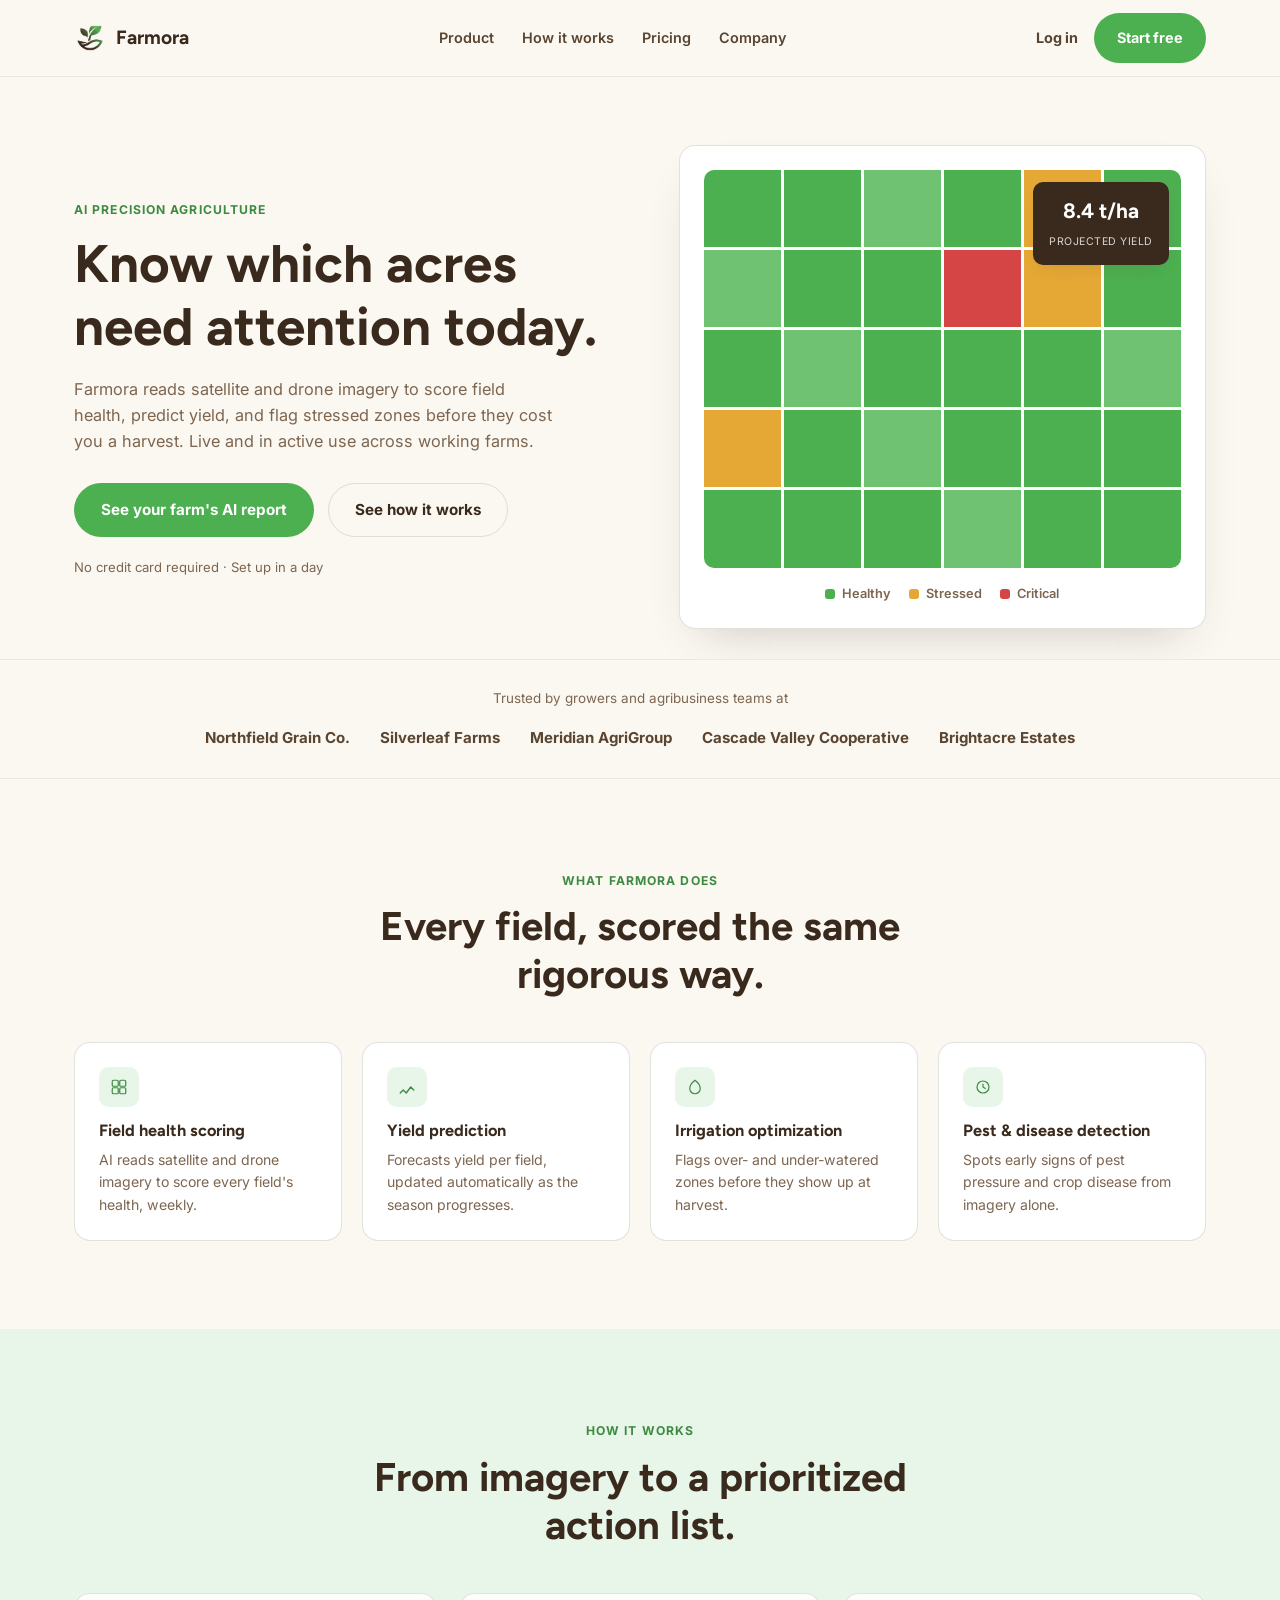
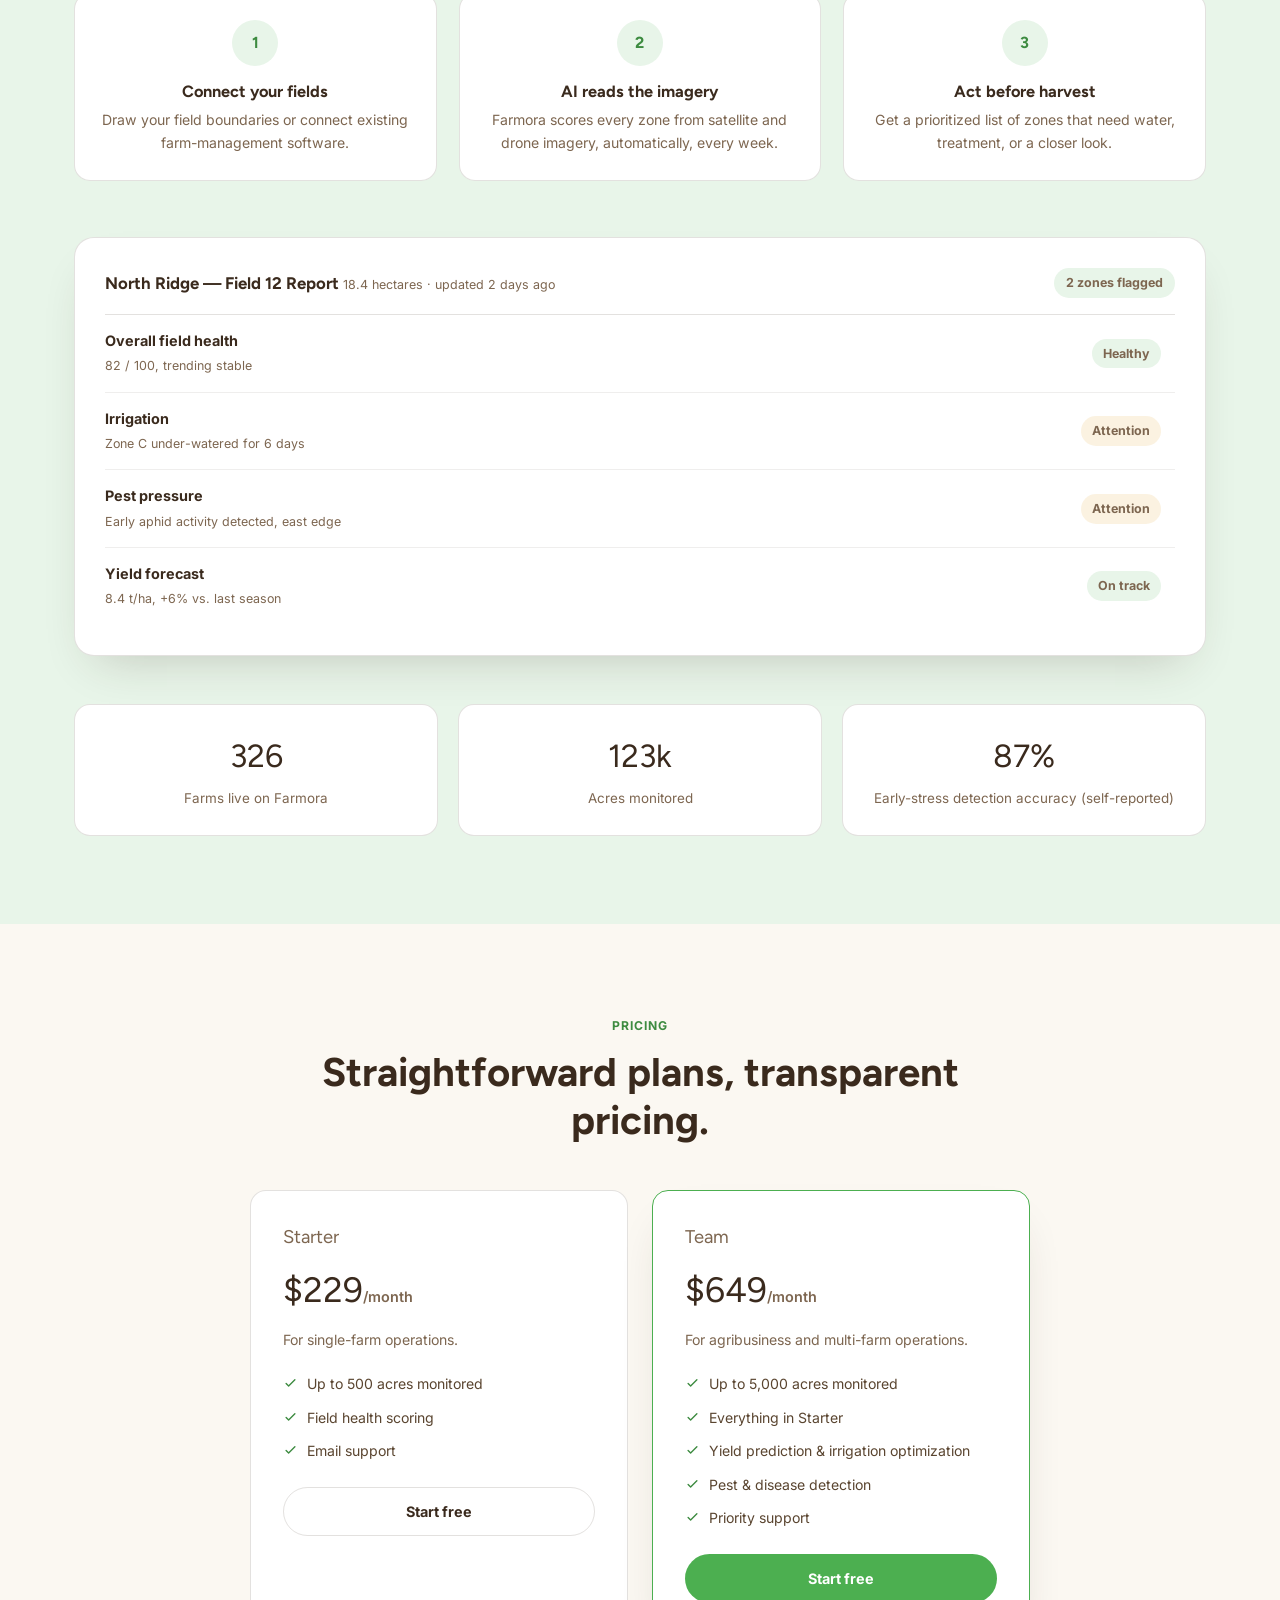
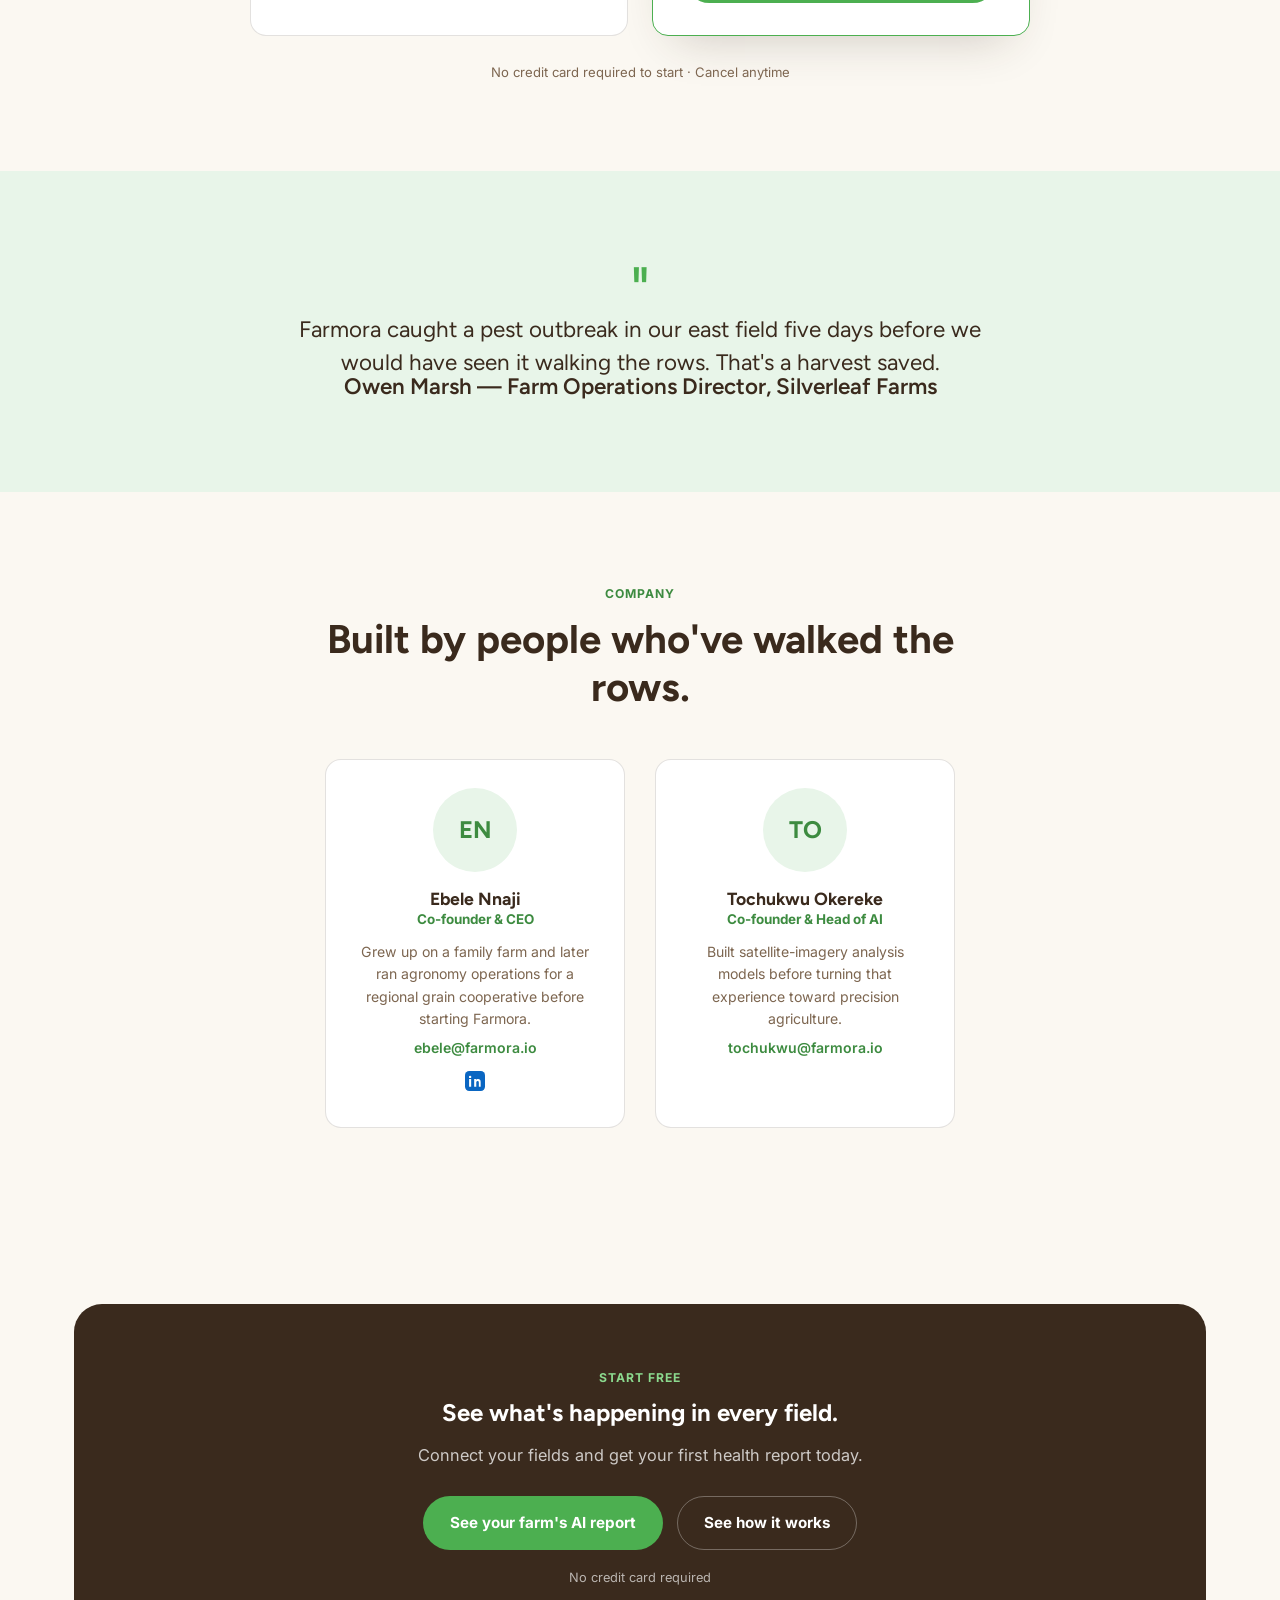
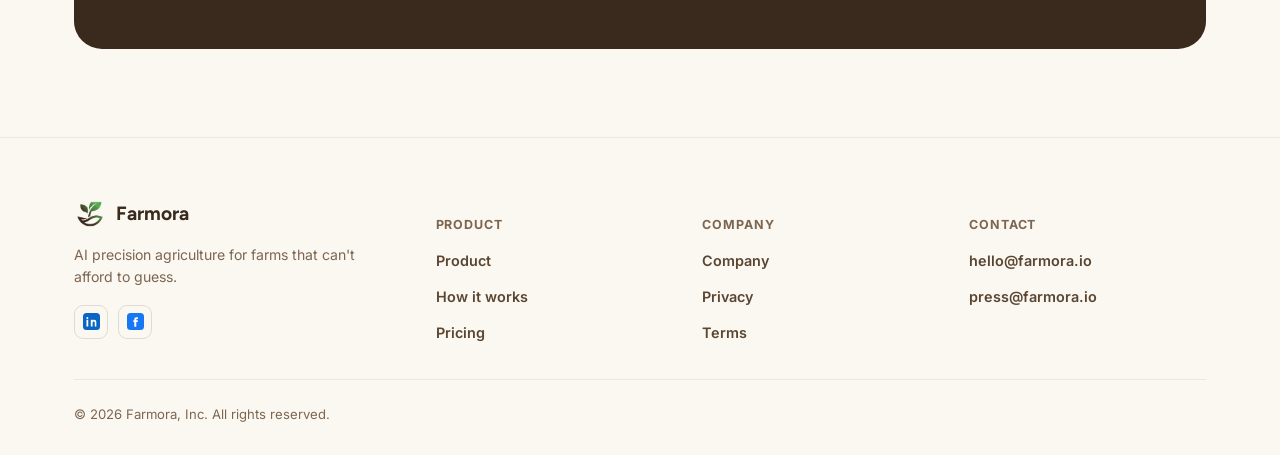
==== index.html @ 607ae991 "Initial commit — farmora B2B SaaS marketing site" ====
<!doctype html>
<html lang="en">
<head>
<meta charset="utf-8" />
<meta name="viewport" content="width=device-width, initial-scale=1" />
<title>Farmora — AI Precision Agriculture for Working Farms</title>
<meta name="description" content="Farmora reads satellite and drone imagery to score field health, predict yield, and flag stressed zones before they cost you a harvest." />
<link rel="preconnect" href="https://fonts.googleapis.com" />
<link rel="preconnect" href="https://fonts.gstatic.com" crossorigin />
<link href="https://fonts.googleapis.com/css2?family=Inter:wght@400;500;600;700&family=Figtree:wght@500;600;700;800&display=swap" rel="stylesheet" />
<link rel="stylesheet" href="assets/styles.css?v=1" />
<link rel="icon" type="image/png" href="assets/logo-mark.png?v=1">
</head>
<body>
<header class="nav" id="nav">
  <div class="container nav__inner">
    <a href="index.html" class="brand">
      <span class="brand__mark"><img src="assets/logo-mark.png?v=1" alt="Farmora logo"></span>
      Farmora
    </a>
    <nav class="nav__links" id="navLinks">
      <a href="#product">Product</a>
      <a href="#how">How it works</a>
      <a href="#pricing">Pricing</a>
      <a href="#team">Company</a>
      <a href="login.html" class="nav__m-only btn btn--line nav__m-login">Log in</a>
      <a href="signup.html" class="nav__m-only btn btn--green nav__m-demo">Start free</a>
    </nav>
    <div class="nav__cta">
      <a href="login.html" class="nav__login">Log in</a>
      <a href="signup.html" class="btn btn--green">Start free</a>
    </div>
    <button class="nav__toggle" id="navToggle" aria-label="Toggle menu">
      <svg width="22" height="22" viewBox="0 0 24 24" fill="none"><path d="M4 6h16M4 12h16M4 18h16" stroke="currentColor" stroke-width="2" stroke-linecap="round"/></svg>
    </button>
  </div>
  <div class="nav__scrim" id="navScrim"></div>
</header>

<section class="hero">
  <div class="container hero__inner">
    <div class="hero__copy">
      <span class="eyebrow">AI Precision Agriculture</span>
      <h1>Know which acres need attention today.</h1>
      <p class="hero__sub">Farmora reads satellite and drone imagery to score field health, predict yield, and flag stressed zones before they cost you a harvest. Live and in active use across working farms.</p>
      <div class="hero__actions">
        <a href="signup.html" class="btn btn--green btn--lg">See your farm's AI report</a>
        <a href="#how" class="btn btn--line btn--lg">See how it works</a>
      </div>
      <p class="hero__note">No credit card required · Set up in a day</p>
    </div>
    <div class="field-wrap reveal">
      <div class="field-yield"><b>8.4 t/ha</b><span>Projected yield</span></div>
      <div class="field-map">
        <i class="ok"></i><i class="ok"></i><i class="ok2"></i><i class="ok"></i><i class="stress"></i><i class="ok"></i>
        <i class="ok2"></i><i class="ok"></i><i class="ok"></i><i class="crit"></i><i class="stress"></i><i class="ok"></i>
        <i class="ok"></i><i class="ok2"></i><i class="ok"></i><i class="ok"></i><i class="ok"></i><i class="ok2"></i>
        <i class="stress"></i><i class="ok"></i><i class="ok2"></i><i class="ok"></i><i class="ok"></i><i class="ok"></i>
        <i class="ok"></i><i class="ok"></i><i class="ok"></i><i class="ok2"></i><i class="ok"></i><i class="ok"></i>
      </div>
      <div class="field-legend">
        <span class="field-legend__item"><span class="field-legend__dot" style="background:#4CAF50"></span> Healthy</span>
        <span class="field-legend__item"><span class="field-legend__dot" style="background:#E5A835"></span> Stressed</span>
        <span class="field-legend__item"><span class="field-legend__dot" style="background:#D64545"></span> Critical</span>
      </div>
    </div>
  </div>
</section>

<section class="trust">
  <div class="container">
    <p class="trust__label">Trusted by growers and agribusiness teams at</p>
    <div class="trust__row">
      <span class="trust__item">Northfield Grain Co.</span>
      <span class="trust__item">Silverleaf Farms</span>
      <span class="trust__item">Meridian AgriGroup</span>
      <span class="trust__item">Cascade Valley Cooperative</span>
      <span class="trust__item">Brightacre Estates</span>
    </div>
  </div>
</section>

<section class="section" id="product">
  <div class="container">
    <div class="section-head section-head--center">
      <span class="eyebrow">What Farmora does</span>
      <h2 class="h2">Every field, scored the same rigorous way.</h2>
    </div>
    <div class="crop-grid">
      <div class="crop-card">
        <span class="crop-card__ic"><svg viewBox="0 0 24 24" width="18" height="18" fill="none"><rect x="3" y="3" width="8" height="8" rx="1.5" stroke="currentColor" stroke-width="1.6"/><rect x="13" y="3" width="8" height="8" rx="1.5" stroke="currentColor" stroke-width="1.6"/><rect x="3" y="13" width="8" height="8" rx="1.5" stroke="currentColor" stroke-width="1.6"/><rect x="13" y="13" width="8" height="8" rx="1.5" stroke="currentColor" stroke-width="1.6"/></svg></span>
        <h3>Field health scoring</h3>
        <p>AI reads satellite and drone imagery to score every field's health, weekly.</p>
      </div>
      <div class="crop-card">
        <span class="crop-card__ic"><svg viewBox="0 0 24 24" width="18" height="18" fill="none"><path d="M3 20l4-4 4 4 6-8 4 4" stroke="currentColor" stroke-width="1.8" stroke-linecap="round" stroke-linejoin="round"/></svg></span>
        <h3>Yield prediction</h3>
        <p>Forecasts yield per field, updated automatically as the season progresses.</p>
      </div>
      <div class="crop-card">
        <span class="crop-card__ic"><svg viewBox="0 0 24 24" width="18" height="18" fill="none"><path d="M12 3c4 3 7 7 7 11a7 7 0 01-14 0c0-4 3-8 7-11z" stroke="currentColor" stroke-width="1.6" stroke-linejoin="round"/></svg></span>
        <h3>Irrigation optimization</h3>
        <p>Flags over- and under-watered zones before they show up at harvest.</p>
      </div>
      <div class="crop-card">
        <span class="crop-card__ic"><svg viewBox="0 0 24 24" width="18" height="18" fill="none"><circle cx="12" cy="12" r="8" stroke="currentColor" stroke-width="1.6"/><path d="M12 8v4l3 2" stroke="currentColor" stroke-width="1.6" stroke-linecap="round" stroke-linejoin="round"/></svg></span>
        <h3>Pest &amp; disease detection</h3>
        <p>Spots early signs of pest pressure and crop disease from imagery alone.</p>
      </div>
    </div>
  </div>
</section>

<section class="section section--soft" id="how">
  <div class="container">
    <div class="section-head section-head--center">
      <span class="eyebrow">How it works</span>
      <h2 class="h2">From imagery to a prioritized action list.</h2>
    </div>
    <div class="season-flow">
      <div class="season-flow__item">
        <div class="season-flow__n">1</div>
        <h3>Connect your fields</h3>
        <p>Draw your field boundaries or connect existing farm-management software.</p>
      </div>
      <div class="season-flow__item">
        <div class="season-flow__n">2</div>
        <h3>AI reads the imagery</h3>
        <p>Farmora scores every zone from satellite and drone imagery, automatically, every week.</p>
      </div>
      <div class="season-flow__item">
        <div class="season-flow__n">3</div>
        <h3>Act before harvest</h3>
        <p>Get a prioritized list of zones that need water, treatment, or a closer look.</p>
      </div>
    </div>

    <div class="field-report">
      <div class="field-report__head">
        <div>
          <b>North Ridge — Field 12 Report</b>
          <span>18.4 hectares · updated 2 days ago</span>
        </div>
        <span class="field-report__badge">2 zones flagged</span>
      </div>
      <div class="field-row">
        <div><b>Overall field health</b><span>82 / 100, trending stable</span></div>
        <span class="status-pill status-pill--ok">Healthy</span>
      </div>
      <div class="field-row">
        <div><b>Irrigation</b><span>Zone C under-watered for 6 days</span></div>
        <span class="status-pill status-pill--warn">Attention</span>
      </div>
      <div class="field-row">
        <div><b>Pest pressure</b><span>Early aphid activity detected, east edge</span></div>
        <span class="status-pill status-pill--warn">Attention</span>
      </div>
      <div class="field-row">
        <div><b>Yield forecast</b><span>8.4 t/ha, +6% vs. last season</span></div>
        <span class="status-pill status-pill--ok">On track</span>
      </div>
    </div>

    <div class="stat-row3">
      <div class="stat-cell4">
        <div class="stat-cell4__num"><span class="count" data-to="340">0</span></div>
        <div class="stat-cell4__label">Farms live on Farmora</div>
      </div>
      <div class="stat-cell4">
        <div class="stat-cell4__num"><span class="count" data-to="128">0</span>k</div>
        <div class="stat-cell4__label">Acres monitored</div>
      </div>
      <div class="stat-cell4">
        <div class="stat-cell4__num"><span class="count" data-to="91">0</span>%</div>
        <div class="stat-cell4__label">Early-stress detection accuracy (self-reported)</div>
      </div>
    </div>
  </div>
</section>

<section class="section" id="pricing">
  <div class="container">
    <div class="section-head section-head--center">
      <span class="eyebrow">Pricing</span>
      <h2 class="h2">Straightforward plans, transparent pricing.</h2>
    </div>
    <div class="price-row">
      <div class="price-card">
        <div class="price-card__name">Starter</div>
        <div class="price-card__amt">$229<span>/month</span></div>
        <p class="lead" style="margin-top:10px;font-size:.88rem">For single-farm operations.</p>
        <ul>
          <li><svg viewBox="0 0 24 24" fill="none"><path d="M5 12l4 4 10-10" stroke="currentColor" stroke-width="2.2" stroke-linecap="round" stroke-linejoin="round"/></svg> Up to 500 acres monitored</li>
          <li><svg viewBox="0 0 24 24" fill="none"><path d="M5 12l4 4 10-10" stroke="currentColor" stroke-width="2.2" stroke-linecap="round" stroke-linejoin="round"/></svg> Field health scoring</li>
          <li><svg viewBox="0 0 24 24" fill="none"><path d="M5 12l4 4 10-10" stroke="currentColor" stroke-width="2.2" stroke-linecap="round" stroke-linejoin="round"/></svg> Email support</li>
        </ul>
        <a href="signup.html" class="btn btn--line">Start free</a>
      </div>
      <div class="price-card price-card--hi">
        <div class="price-card__name">Team</div>
        <div class="price-card__amt">$649<span>/month</span></div>
        <p class="lead" style="margin-top:10px;font-size:.88rem">For agribusiness and multi-farm operations.</p>
        <ul>
          <li><svg viewBox="0 0 24 24" fill="none"><path d="M5 12l4 4 10-10" stroke="currentColor" stroke-width="2.2" stroke-linecap="round" stroke-linejoin="round"/></svg> Up to 5,000 acres monitored</li>
          <li><svg viewBox="0 0 24 24" fill="none"><path d="M5 12l4 4 10-10" stroke="currentColor" stroke-width="2.2" stroke-linecap="round" stroke-linejoin="round"/></svg> Everything in Starter</li>
          <li><svg viewBox="0 0 24 24" fill="none"><path d="M5 12l4 4 10-10" stroke="currentColor" stroke-width="2.2" stroke-linecap="round" stroke-linejoin="round"/></svg> Yield prediction &amp; irrigation optimization</li>
          <li><svg viewBox="0 0 24 24" fill="none"><path d="M5 12l4 4 10-10" stroke="currentColor" stroke-width="2.2" stroke-linecap="round" stroke-linejoin="round"/></svg> Pest &amp; disease detection</li>
          <li><svg viewBox="0 0 24 24" fill="none"><path d="M5 12l4 4 10-10" stroke="currentColor" stroke-width="2.2" stroke-linecap="round" stroke-linejoin="round"/></svg> Priority support</li>
        </ul>
        <a href="signup.html" class="btn btn--green">Start free</a>
      </div>
    </div>
    <p style="text-align:center;margin-top:26px;font-size:.82rem;color:var(--soil-500)">No credit card required to start · Cancel anytime</p>
  </div>
</section>

<section class="section section--soft">
  <div class="container">
    <div class="quote-block">
      <span class="quote-block__mark">"</span>
      <p>Farmora caught a pest outbreak in our east field five days before we would have seen it walking the rows. That's a harvest saved.</p>
      <p class="quote-block__who">Owen Marsh — Farm Operations Director, Silverleaf Farms</p>
    </div>
  </div>
</section>

<section class="section" id="team">
  <div class="container">
    <div class="section-head section-head--center">
      <span class="eyebrow">Company</span>
      <h2 class="h2">Built by people who've walked the rows.</h2>
    </div>
    <div class="team-row8">
      <div class="member-card3">
        <div class="member-card3__ph">EN</div>
        <h3>Ebele Nnaji</h3>
        <div class="role">Co-founder &amp; CEO</div>
        <p>Grew up on a family farm and later ran agronomy operations for a regional grain cooperative before starting Farmora.</p>
        <p style="margin-top:6px"><a href="mailto:ebele@farmora.io" style="color:var(--green-600);font-weight:600">ebele@farmora.io</a></p>
        <div class="member-card3__socials">
          <a class="li" href="#" aria-label="LinkedIn"><svg viewBox="0 0 24 24"><rect width="24" height="24" rx="5" fill="#0A66C2"/><path d="M7.4 9.6H4.9V19h2.5V9.6zM6.15 8.5a1.45 1.45 0 100-2.9 1.45 1.45 0 000 2.9zM19.1 19h-2.5v-4.9c0-1.17-.42-1.97-1.47-1.97-.8 0-1.28.54-1.49 1.06-.08.19-.1.45-.1.71V19H11c0-6.8 0-9.4 0-9.4h2.54v1.33c.34-.52.94-1.27 2.3-1.27 1.68 0 2.96 1.1 2.96 3.45V19z" fill="#fff"/></svg></a>
        </div>
      </div>
      <div class="member-card3">
        <div class="member-card3__ph">TO</div>
        <h3>Tochukwu Okereke</h3>
        <div class="role">Co-founder &amp; Head of AI</div>
        <p>Built satellite-imagery analysis models before turning that experience toward precision agriculture.</p>
        <p style="margin-top:6px"><a href="mailto:tochukwu@farmora.io" style="color:var(--green-600);font-weight:600">tochukwu@farmora.io</a></p>
      </div>
    </div>
  </div>
</section>

<section class="section">
  <div class="container">
    <div class="cta-field">
      <span class="eyebrow" style="color:#8BD98E">Start free</span>
      <h2>See what's happening in every field.</h2>
      <p class="lead">Connect your fields and get your first health report today.</p>
      <div class="cta-field__actions">
        <a href="signup.html" class="btn btn--green btn--lg">See your farm's AI report</a>
        <a href="#how" class="btn btn--line btn--lg">See how it works</a>
      </div>
      <p class="cta-field__note">No credit card required</p>
    </div>
  </div>
</section>

<footer class="footer">
  <div class="container">
    <div class="footer__top">
      <div>
        <a href="index.html" class="brand"><span class="brand__mark"><img src="assets/logo-mark.png?v=1" alt="Farmora logo"></span>Farmora</a>
        <p class="footer__about">AI precision agriculture for farms that can't afford to guess.</p>
        <div class="footer__socials" style="margin-top:16px">
          <a href="#" aria-label="LinkedIn"><svg viewBox="0 0 24 24"><rect width="24" height="24" rx="5" fill="#0A66C2"/><path d="M7.4 9.6H4.9V19h2.5V9.6zM6.15 8.5a1.45 1.45 0 100-2.9 1.45 1.45 0 000 2.9zM19.1 19h-2.5v-4.9c0-1.17-.42-1.97-1.47-1.97-.8 0-1.28.54-1.49 1.06-.08.19-.1.45-.1.71V19H11c0-6.8 0-9.4 0-9.4h2.54v1.33c.34-.52.94-1.27 2.3-1.27 1.68 0 2.96 1.1 2.96 3.45V19z" fill="#fff"/></svg></a>
          <a href="#" aria-label="Facebook"><svg viewBox="0 0 24 24"><rect width="24" height="24" rx="5" fill="#1877F2"/><path d="M15.1 12.8h-2v6.7h-2.8v-6.7H8.9v-2.4h1.4V9c0-1.9 1-3 3.2-3h1.9v2.4h-1.2c-.9 0-1 .3-1 1v1h2.2l-.3 2.4z" fill="#fff"/></svg></a>
        </div>
      </div>
      <div>
        <h4>Product</h4>
        <ul>
          <li><a href="#product">Product</a></li>
          <li><a href="#how">How it works</a></li>
          <li><a href="#pricing">Pricing</a></li>
        </ul>
      </div>
      <div>
        <h4>Company</h4>
        <ul>
          <li><a href="#team">Company</a></li>
          <li><a href="privacy.html">Privacy</a></li>
          <li><a href="terms.html">Terms</a></li>
        </ul>
      </div>
      <div>
        <h4>Contact</h4>
        <ul>
          <li><a href="mailto:hello@farmora.io">hello@farmora.io</a></li>
          <li><a href="mailto:press@farmora.io">press@farmora.io</a></li>
        </ul>
      </div>
    </div>
    <div class="footer__bottom">
      <span>© 2026 Farmora, Inc. All rights reserved.</span>
    </div>
  </div>
</footer>

<script src="assets/app.js?v=1"></script>
</body>
</html>
---- assets/styles.css ----
/* Farmora — AI precision agriculture, soil-brown + grass-green, field-forward */
:root {
  --soil-900: #3A2A1D;
  --soil-700: #5A4530;
  --soil-500: #7D6650;
  --green-500: #4CAF50;
  --green-600: #3D8B40;
  --green-100: #E8F5E9;
  --amber-500: #E5A835;
  --red-500: #D64545;
  --bg: #FBF8F2;
  --paper: #FFFFFF;
  --line: rgba(58,42,29,.14);
  --line-soft: rgba(58,42,29,.08);
  --radius: 16px;
  --radius-sm: 10px;
  --shadow: 0 22px 46px -22px rgba(58,42,29,.24);
  --shadow-sm: 0 8px 18px -10px rgba(58,42,29,.18);
  --font-head: "Figtree", sans-serif;
  --font-body: "Inter", sans-serif;
  --maxw: 1180px;
  --gutter: 24px;
}
* { box-sizing: border-box; }
body { margin: 0; background: var(--bg); color: var(--soil-500); font-family: var(--font-body); line-height: 1.6; -webkit-font-smoothing: antialiased; }
img { max-width: 100%; display: block; }
a { text-decoration: none; color: inherit; }
h1, h2, h3 { font-family: var(--font-head); color: var(--soil-900); font-weight: 700; line-height: 1.2; margin: 0; }
p { margin: 0; }
.container { max-width: var(--maxw); margin-inline: auto; padding-inline: var(--gutter); }
.h2 { font-size: clamp(1.7rem, 3.2vw, 2.5rem); }
.eyebrow { display: inline-block; font-size: .76rem; letter-spacing: .09em; text-transform: uppercase; color: var(--green-600); font-weight: 700; margin-bottom: 12px; }
.lead { color: var(--soil-500); font-size: 1.02rem; max-width: 620px; }
.section { padding-block: 88px; }
.section--soft { background: var(--green-100); }
.section-head { max-width: 660px; }
.section-head--center { max-width: 640px; margin-inline: auto; text-align: center; }

.btn { display: inline-flex; align-items: center; gap: 8px; padding: 12px 22px; border-radius: 999px; font-weight: 700; font-size: .9rem; border: 1px solid transparent; cursor: pointer; transition: transform .15s; font-family: var(--font-body); }
.btn svg { width: 16px; height: 16px; }
.btn--green { background: var(--green-500); color: #fff; }
.btn--green:hover { transform: translateY(-1px); box-shadow: var(--shadow-sm); }
.btn--line { border-color: var(--line); color: var(--soil-900); }
.btn--line:hover { border-color: var(--green-500); }
.btn--lg { padding: 14px 26px; font-size: .95rem; }
.btn--block { width: 100%; justify-content: center; }

.nav { position: sticky; top: 0; z-index: 70; background: rgba(251,248,242,.9); backdrop-filter: blur(12px); border-bottom: 1px solid var(--line-soft); }
.nav__inner { display: flex; align-items: center; justify-content: space-between; height: 76px; }
.brand { display: flex; align-items: center; gap: 10px; font-family: var(--font-head); font-weight: 700; font-size: 1.2rem; color: var(--soil-900); }
.brand__mark { width: 32px; height: 32px; display: grid; place-items: center; flex: none; }
.brand__mark img { width: 100%; height: 100%; object-fit: contain; display: block; }
.nav__links { display: flex; align-items: center; gap: 28px; }
.nav__links a:not(.btn) { font-size: .9rem; color: var(--soil-700); font-weight: 600; }
.nav__links a:not(.btn):hover { color: var(--soil-900); }
.nav__cta { display: flex; align-items: center; gap: 16px; }
.nav__login { font-size: .9rem; font-weight: 700; color: var(--soil-700); }
.nav__toggle { display: none; background: none; border: none; cursor: pointer; padding: 8px; color: var(--soil-900); }
.nav__m-only { display: none; }

/* Hero — aerial field health map */
.hero { padding-block: 68px 30px; overflow: hidden; }
.hero__inner { display: grid; grid-template-columns: 1fr .95fr; gap: 50px; align-items: center; }
.hero__copy h1 { font-size: clamp(2.15rem, 4.2vw, 3.3rem); }
.hero__sub { margin-top: 18px; color: var(--soil-500); font-size: 1.02rem; max-width: 480px; }
.hero__actions { display: flex; gap: 14px; margin-top: 28px; flex-wrap: wrap; }
.hero__note { margin-top: 20px; font-size: .82rem; color: var(--soil-500); }

.field-wrap { position: relative; background: var(--paper); border: 1px solid var(--line); border-radius: var(--radius); padding: 24px; box-shadow: var(--shadow); }
.field-map { display: grid; grid-template-columns: repeat(6, 1fr); grid-template-rows: repeat(5, 1fr); gap: 3px; aspect-ratio: 6/5; border-radius: var(--radius-sm); overflow: hidden; }
.field-map i { display: block; }
.field-map .ok { background: var(--green-500); }
.field-map .ok2 { background: #6FC271; }
.field-map .stress { background: var(--amber-500); }
.field-map .crit { background: var(--red-500); }
.field-yield { position: absolute; top: 36px; right: 36px; background: var(--soil-900); color: #fff; border-radius: var(--radius-sm); padding: 12px 16px; text-align: center; box-shadow: var(--shadow-sm); }
.field-yield b { display: block; font-family: var(--font-head); font-size: 1.3rem; }
.field-yield span { font-size: .66rem; text-transform: uppercase; letter-spacing: .05em; opacity: .8; }
.field-legend { display: flex; justify-content: center; gap: 18px; margin-top: 16px; flex-wrap: wrap; }
.field-legend__item { display: flex; align-items: center; gap: 7px; font-size: .8rem; color: var(--soil-500); font-weight: 600; }
.field-legend__dot { width: 10px; height: 10px; border-radius: 3px; }

.trust { padding-block: 28px; border-top: 1px solid var(--line-soft); border-bottom: 1px solid var(--line-soft); }
.trust__label { text-align: center; font-size: .84rem; color: var(--soil-500); margin-bottom: 16px; }
.trust__row { display: flex; justify-content: center; flex-wrap: wrap; gap: 14px 30px; }
.trust__item { font-weight: 700; color: var(--soil-700); font-size: .94rem; }

/* Features */
.crop-grid { display: grid; grid-template-columns: repeat(4, 1fr); gap: 20px; margin-top: 44px; }
.crop-card { background: var(--paper); border: 1px solid var(--line); border-radius: var(--radius); padding: 24px; }
.crop-card__ic { width: 40px; height: 40px; border-radius: 10px; background: var(--green-100); display: grid; place-items: center; color: var(--green-600); }
.crop-card h3 { font-size: 1.02rem; margin-top: 14px; }
.crop-card p { margin-top: 8px; color: var(--soil-500); font-size: .88rem; }

/* How it works */
.season-flow { display: grid; grid-template-columns: repeat(3, 1fr); gap: 22px; margin-top: 44px; }
.season-flow__item { background: var(--paper); border: 1px solid var(--line); border-radius: var(--radius); padding: 26px; text-align: center; }
.season-flow__n { width: 46px; height: 46px; border-radius: 50%; background: var(--green-100); color: var(--green-600); font-family: var(--font-head); font-weight: 700; display: grid; place-items: center; margin: 0 auto 16px; }
.season-flow__item h3 { font-size: 1.02rem; }
.season-flow__item p { margin-top: 8px; color: var(--soil-500); font-size: .88rem; }

/* Field report panel */
.field-report { background: var(--paper); border: 1px solid var(--line); border-radius: 20px; padding: 30px; box-shadow: var(--shadow); margin-top: 56px; }
.field-report__head { display: flex; justify-content: space-between; align-items: center; padding-bottom: 16px; border-bottom: 1px solid var(--line); flex-wrap: wrap; gap: 10px; }
.field-report__head b { font-family: var(--font-head); font-size: 1.05rem; color: var(--soil-900); }
.field-report__head span { font-size: .78rem; color: var(--soil-500); }
.field-report__badge { font-size: .72rem; font-weight: 700; padding: 5px 12px; border-radius: 999px; background: var(--green-100); color: var(--green-600); white-space: nowrap; }
.field-row { display: grid; grid-template-columns: 1.4fr 1fr auto; align-items: center; gap: 14px; padding: 14px 0; border-bottom: 1px solid var(--line-soft); }
.field-row:last-child { border-bottom: none; }
.field-row b { color: var(--soil-900); font-size: .9rem; display: block; }
.field-row span { font-size: .78rem; color: var(--soil-500); }
.status-pill { font-size: .68rem; font-weight: 700; padding: 5px 11px; border-radius: 999px; white-space: nowrap; justify-self: end; }
.status-pill--ok { background: var(--green-100); color: var(--green-600); }
.status-pill--warn { background: rgba(229,168,53,.15); color: #A6740F; }
.status-pill--crit { background: rgba(214,69,69,.13); color: var(--red-500); }

/* Stats */
.stat-row3 { display: grid; grid-template-columns: repeat(3, 1fr); gap: 20px; margin-top: 48px; }
.stat-cell4 { text-align: center; padding: 26px 20px; border: 1px solid var(--line); border-radius: var(--radius); background: var(--paper); }
.stat-cell4__num { font-family: var(--font-head); font-size: 2rem; color: var(--soil-900); }
.stat-cell4__label { margin-top: 6px; color: var(--soil-500); font-size: .84rem; }

/* Pricing */
.price-row { display: grid; grid-template-columns: repeat(2, 1fr); gap: 24px; margin-top: 46px; max-width: 780px; margin-inline: auto; }
.price-card { background: var(--paper); border: 1px solid var(--line); border-radius: var(--radius); padding: 32px; }
.price-card--hi { border-color: var(--green-500); box-shadow: var(--shadow); }
.price-card__name { font-family: var(--font-head); font-size: 1.15rem; }
.price-card__amt { font-family: var(--font-head); font-size: 2.2rem; color: var(--soil-900); margin-top: 10px; }
.price-card__amt span { font-family: var(--font-body); font-size: .9rem; color: var(--soil-500); font-weight: 600; }
.price-card ul { list-style: none; margin: 22px 0 0; padding: 0; display: grid; gap: 11px; }
.price-card li { font-size: .88rem; color: var(--soil-700); display: flex; gap: 9px; }
.price-card li svg { width: 15px; height: 15px; flex: none; margin-top: 3px; color: var(--green-600); }
.price-card .btn { width: 100%; justify-content: center; margin-top: 24px; }

/* Testimonial */
.quote-block { max-width: 720px; margin-inline: auto; text-align: center; }
.quote-block__mark { font-family: var(--font-head); font-size: 4rem; color: var(--green-500); line-height: 1; }
.quote-block p { font-family: var(--font-head); font-size: 1.4rem; color: var(--soil-900); line-height: 1.5; margin-top: -10px; }
.quote-block__who { margin-top: 22px; font-size: .88rem; color: var(--soil-500); font-weight: 600; }

/* Team */
.team-row8 { display: flex; flex-wrap: wrap; justify-content: center; gap: 30px; margin-top: 48px; }
.member-card3 { width: 300px; background: var(--paper); border: 1px solid var(--line); border-radius: var(--radius); padding: 28px; text-align: center; }
.member-card3__ph { width: 84px; height: 84px; border-radius: 50%; margin: 0 auto; background: var(--green-100); display: grid; place-items: center; color: var(--green-600); font-family: var(--font-head); font-weight: 700; font-size: 1.5rem; overflow: hidden; position: relative; }
.member-card3__ph img { position: absolute; inset: 0; width: 100%; height: 100%; object-fit: cover; }
.member-card3 h3 { font-size: 1.1rem; margin-top: 16px; }
.member-card3 .role { color: var(--green-600); font-size: .84rem; font-weight: 700; }
.member-card3 p { font-size: .88rem; color: var(--soil-500); margin-top: 10px; }
.member-card3__socials { display: flex; align-items: center; justify-content: center; gap: 14px; margin-top: 12px; }
.member-card3 .li svg { width: 20px; height: 20px; }

/* CTA — soft rounded, field-toned */
.cta-field { background: var(--soil-900); border-radius: 28px; padding: 60px 50px; text-align: center; }
.cta-field h2 { color: #fff; max-width: 600px; margin-inline: auto; }
.cta-field p.lead { color: rgba(255,255,255,.75); margin: 14px auto 0; text-align: center; }
.cta-field__actions { margin-top: 28px; display: flex; justify-content: center; gap: 14px; flex-wrap: wrap; }
.cta-field .btn--line { border-color: rgba(255,255,255,.3); color: #fff; }
.cta-field__note { margin-top: 18px; font-size: .8rem; color: rgba(255,255,255,.65); }

/* Footer */
.footer { padding-block: 60px 30px; border-top: 1px solid var(--line-soft); }
.footer__top { display: grid; grid-template-columns: 1.4fr 1fr 1fr 1fr; gap: 30px; }
.footer__about { margin-top: 14px; max-width: 300px; font-size: .88rem; color: var(--soil-500); }
.footer h4 { font-size: .78rem; text-transform: uppercase; letter-spacing: .07em; color: var(--soil-500); margin-bottom: 14px; }
.footer ul { list-style: none; margin: 0; padding: 0; display: grid; gap: 10px; }
.footer ul a { font-size: .9rem; color: var(--soil-700); font-weight: 600; }
.footer ul a:hover { color: var(--green-600); }
.footer__bottom { margin-top: 34px; padding-top: 24px; border-top: 1px solid var(--line-soft); display: flex; justify-content: space-between; align-items: center; flex-wrap: wrap; gap: 12px; font-size: .82rem; color: var(--soil-500); }
.footer__socials { display: flex; gap: 10px; }
.footer__socials a { width: 34px; height: 34px; border-radius: 9px; display: grid; place-items: center; border: 1px solid var(--line); }
.footer__socials svg { width: 17px; height: 17px; }

.reveal { opacity: 0; transform: translateY(16px); transition: opacity .6s ease, transform .6s ease; }
.reveal.in { opacity: 1; transform: none; }
.js .reveal { opacity: 0; }
body:not(.js) .reveal { opacity: 1; transform: none; }

.legal { max-width: 760px; margin-inline: auto; padding-block: 60px; }
.legal h2 { margin-top: 34px; font-size: 1.2rem; }
.legal p, .legal li { color: var(--soil-500); font-size: .95rem; }
.legal ul { padding-left: 20px; }
.legal__meta { color: var(--soil-500); font-size: .85rem; margin-top: 6px; }
.callout { background: var(--green-100); border-radius: var(--radius-sm); padding: 18px 22px; margin: 22px 0; }
.callout p { color: var(--soil-900); }

.auth { display: grid; grid-template-columns: 1fr 1fr; min-height: 100dvh; }
.auth__aside { background: var(--soil-900); color: #fff; padding: 50px; display: flex; flex-direction: column; justify-content: space-between; }
.auth__quote { font-family: var(--font-head); font-weight: 700; font-size: 1.3rem; line-height: 1.4; }
.auth__points { list-style: none; margin: 26px 0 0; padding: 0; display: grid; gap: 12px; }
.auth__points li { display: flex; align-items: center; gap: 10px; font-size: .9rem; color: rgba(255,255,255,.8); }
.auth__points .ic { width: 20px; height: 20px; border-radius: 50%; background: rgba(255,255,255,.12); display: grid; place-items: center; color: var(--green-500); }
.auth__main { display: flex; align-items: center; justify-content: center; padding: 40px; }
.auth__card { width: 100%; max-width: 400px; }
.auth__back { display: inline-flex; align-items: center; gap: 6px; font-size: .86rem; color: var(--soil-500); margin-bottom: 24px; }
.auth__card h1 { font-size: 1.7rem; }
.auth__card .sub { color: var(--soil-500); margin-top: 6px; }
.oauth { display: grid; gap: 10px; margin-top: 26px; }
.oauth button { display: flex; align-items: center; justify-content: center; gap: 10px; padding: 12px; border-radius: var(--radius-sm); border: 1px solid var(--line); background: var(--paper); font-weight: 700; font-size: .9rem; cursor: pointer; }
.oauth svg { width: 18px; height: 18px; }
.divider { text-align: center; color: var(--soil-500); font-size: .82rem; margin: 22px 0; position: relative; }
.divider::before, .divider::after { content: ''; position: absolute; top: 50%; width: 40%; height: 1px; background: var(--line); }
.divider::before { left: 0; } .divider::after { right: 0; }
.field { margin-top: 14px; }
.field label { display: block; font-size: .84rem; font-weight: 700; color: var(--soil-700); margin-bottom: 6px; }
.field input, .field select { width: 100%; padding: 12px 14px; border-radius: var(--radius-sm); border: 1px solid var(--line); font-size: .92rem; background: var(--paper); font-family: var(--font-body); }
.strength { height: 4px; border-radius: 2px; background: var(--line-soft); margin-top: 8px; overflow: hidden; }
.strength i { display: block; height: 100%; width: 0; transition: width .2s; }
.checkbox { display: flex; align-items: flex-start; gap: 8px; font-size: .84rem; color: var(--soil-500); }
.auth__row { display: flex; justify-content: space-between; align-items: center; margin-top: 16px; font-size: .84rem; }
.auth__row a { color: var(--soil-700); font-weight: 700; }
.auth__foot { text-align: center; margin-top: 22px; font-size: .88rem; color: var(--soil-500); }
.auth__foot a { color: var(--soil-900); font-weight: 700; }

@media (max-width: 1024px) {
  .hero__inner { grid-template-columns: 1fr; }
  .hero__copy { text-align: center; }
  .hero__copy p.hero__sub { margin-inline: auto; }
  .hero__actions, .hero__note { justify-content: center; }
  .field-wrap { max-width: 460px; margin-inline: auto; }
  .crop-grid { grid-template-columns: 1fr 1fr; }
  .season-flow { grid-template-columns: 1fr; }
  .stat-row3 { grid-template-columns: 1fr; }
  .price-row { grid-template-columns: 1fr; }
  .footer__top { grid-template-columns: 1fr 1fr; gap: 26px 20px; }
  .auth { grid-template-columns: 1fr; }
  .auth__aside { display: none; }

  .nav__links { display: none; }
  .nav__cta .btn, .nav__cta .nav__login { display: none; }
  .nav__toggle { display: grid; place-items: center; }
  .nav__links {
    display: none;
    flex-direction: column; align-items: stretch; gap: 0;
    position: fixed; top: 88px; right: 14px; width: min(84vw, 320px);
    height: calc(100dvh - 102px); max-height: calc(100dvh - 102px);
    background: var(--paper); border: 1px solid var(--line); border-radius: 18px;
    padding: 8px 20px 20px; overflow-y: auto; z-index: 60; box-shadow: var(--shadow);
  }
  .nav__links.is-open { display: flex; }
  .nav__links > a:not(.btn) { padding: 15px 4px; font-size: 1.05rem; color: var(--soil-900); border-bottom: 1px solid var(--line-soft); }
  .nav__m-only { display: inline-flex; width: 100%; justify-content: center; }
  .nav__m-login { margin-top: 18px; }
  .nav__m-demo { margin-top: 10px; }
  .nav__scrim { display: none; position: fixed; inset: 0; background: rgba(58,42,29,.4); z-index: 55; }
  .nav__scrim.is-open { display: block; }
}
@media (max-width: 640px) {
  .crop-grid, .stat-row3 { grid-template-columns: 1fr; }
  .footer__top { grid-template-columns: 1fr; }
  .field-row { grid-template-columns: 1fr; }
  .field-yield { position: static; margin-bottom: 12px; display: inline-block; }
}
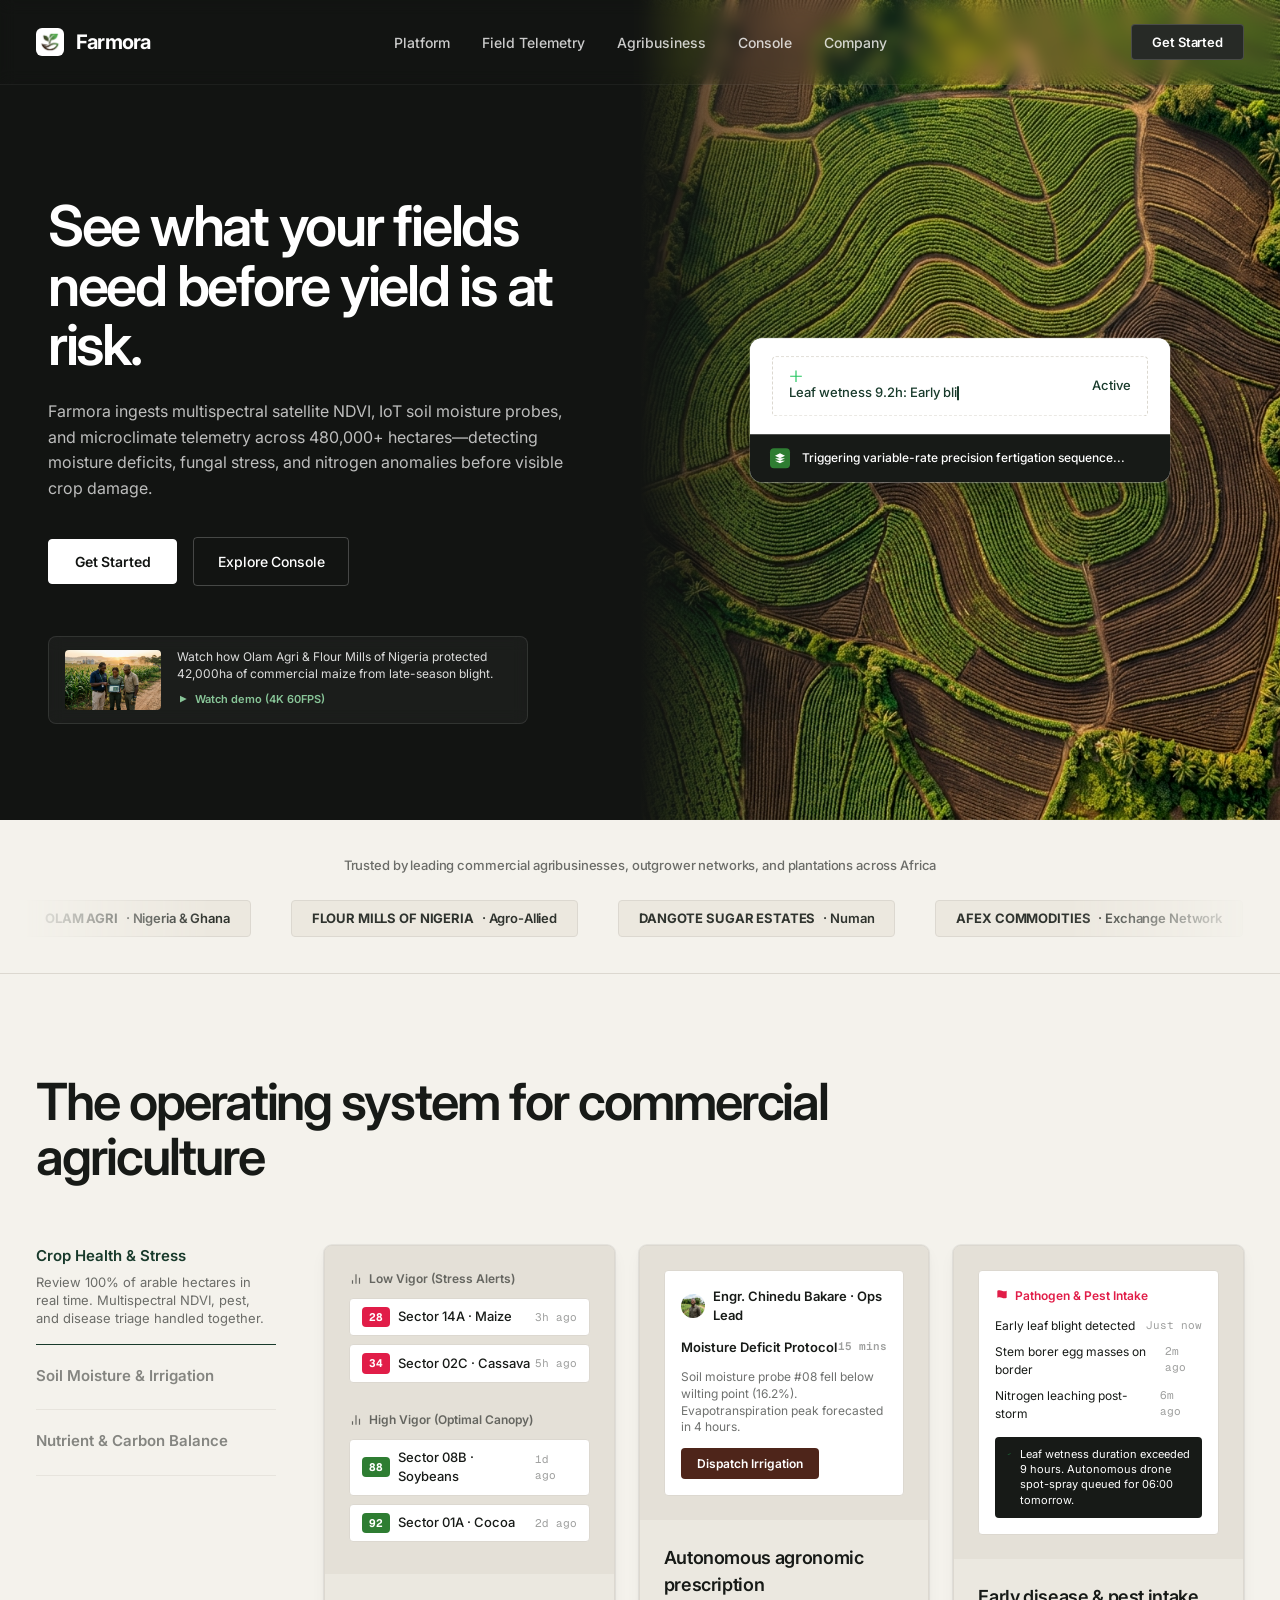
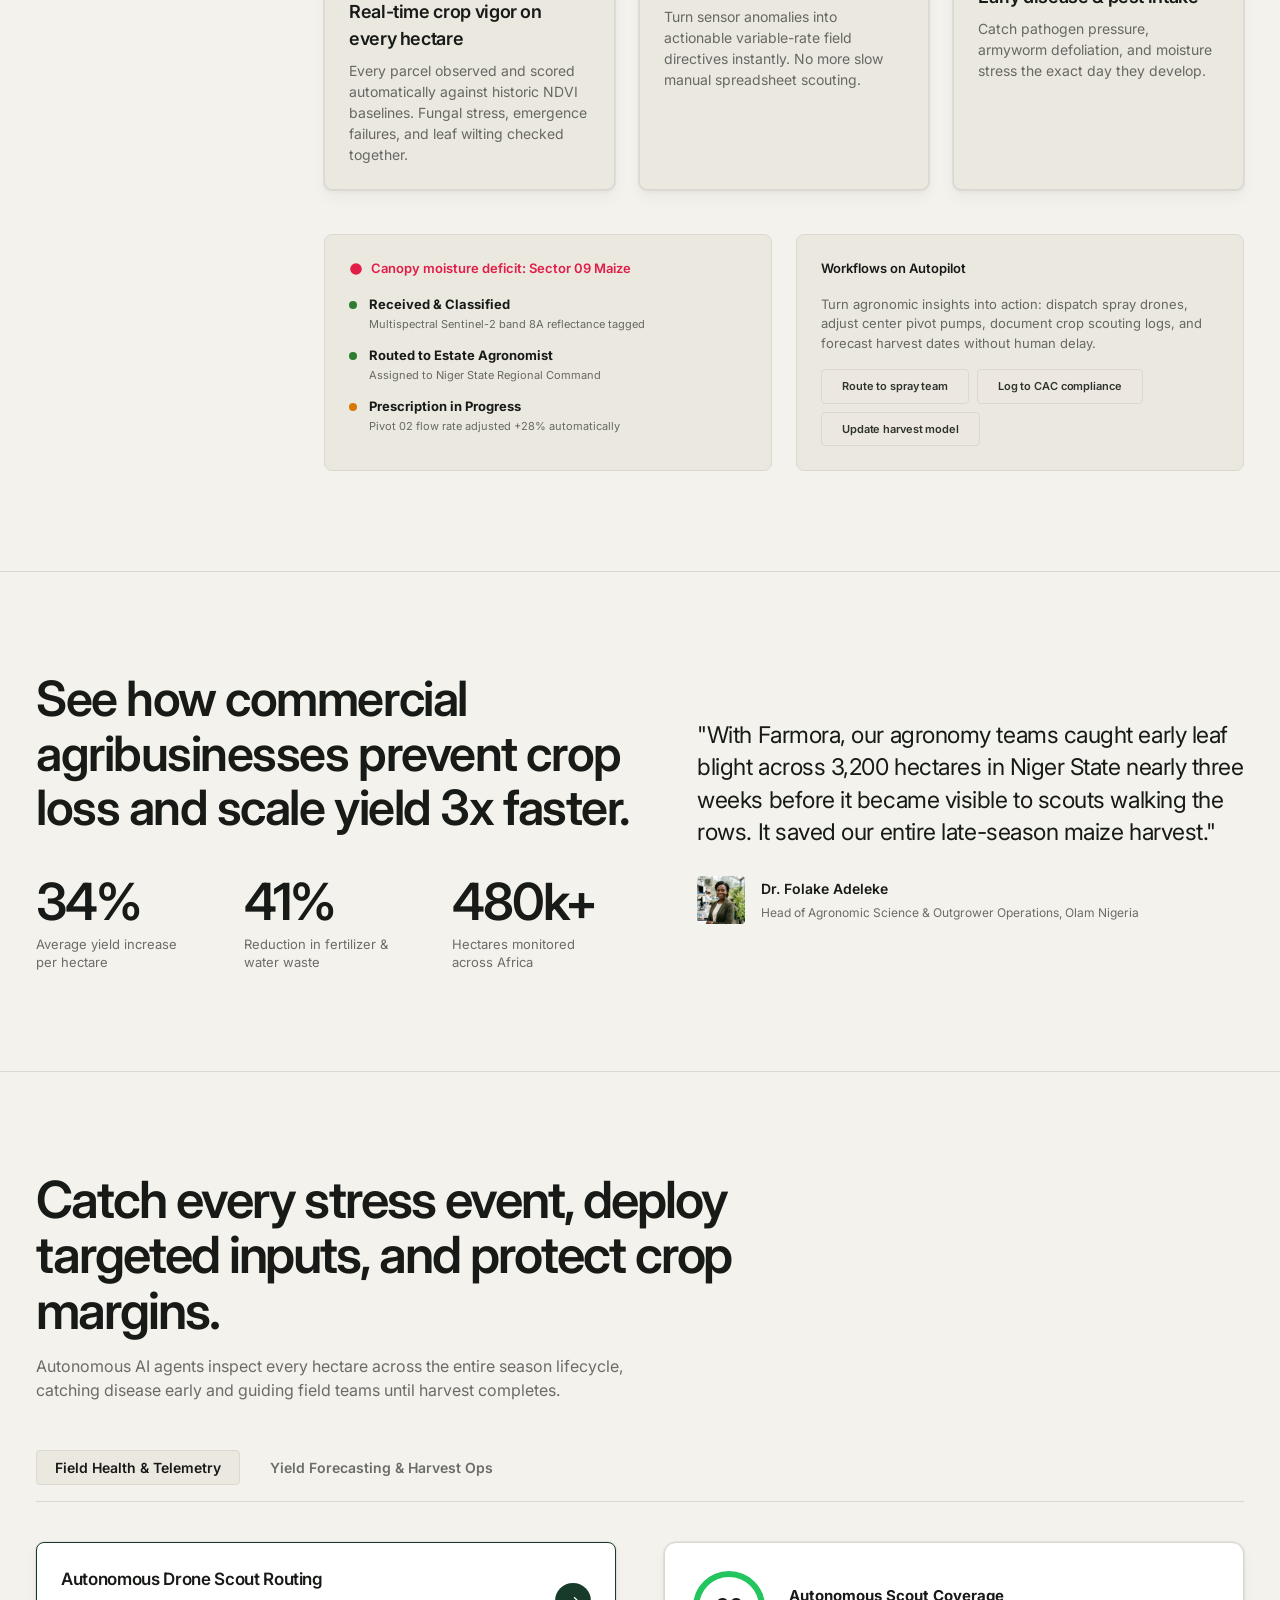
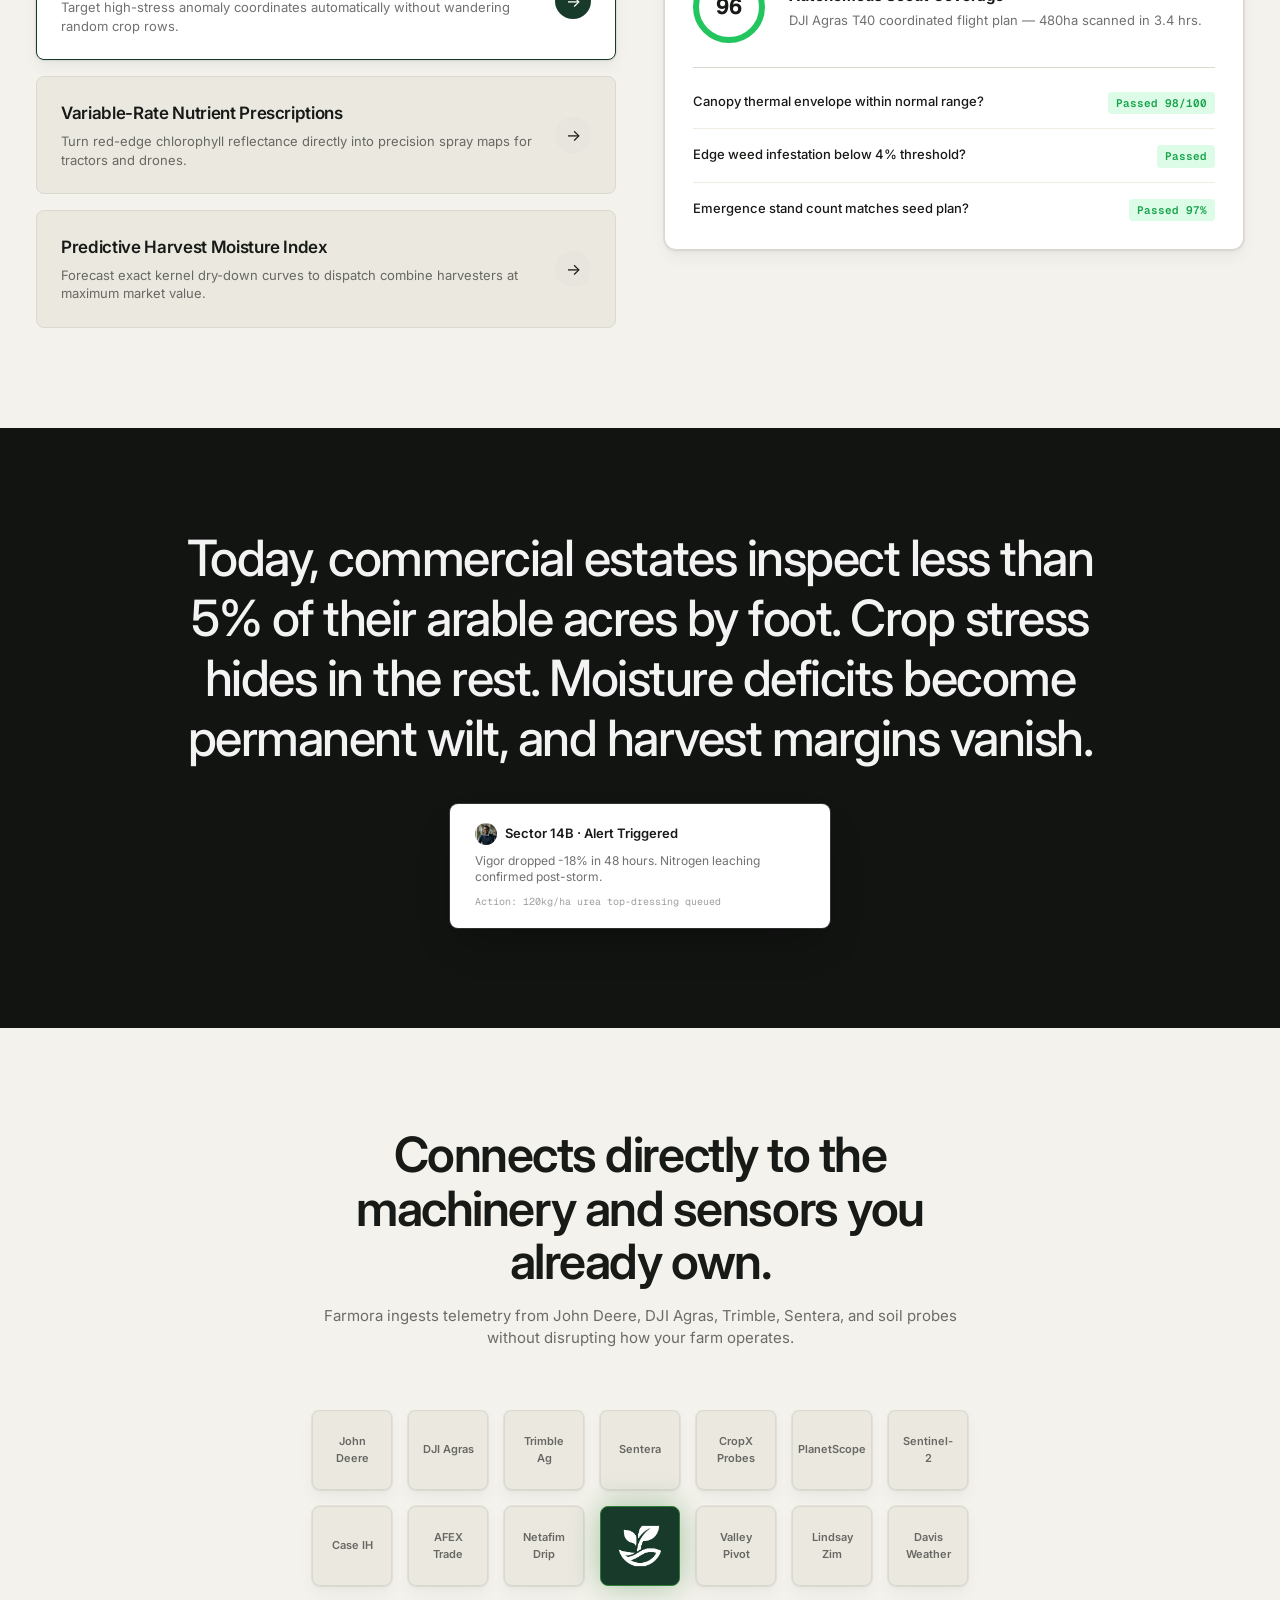
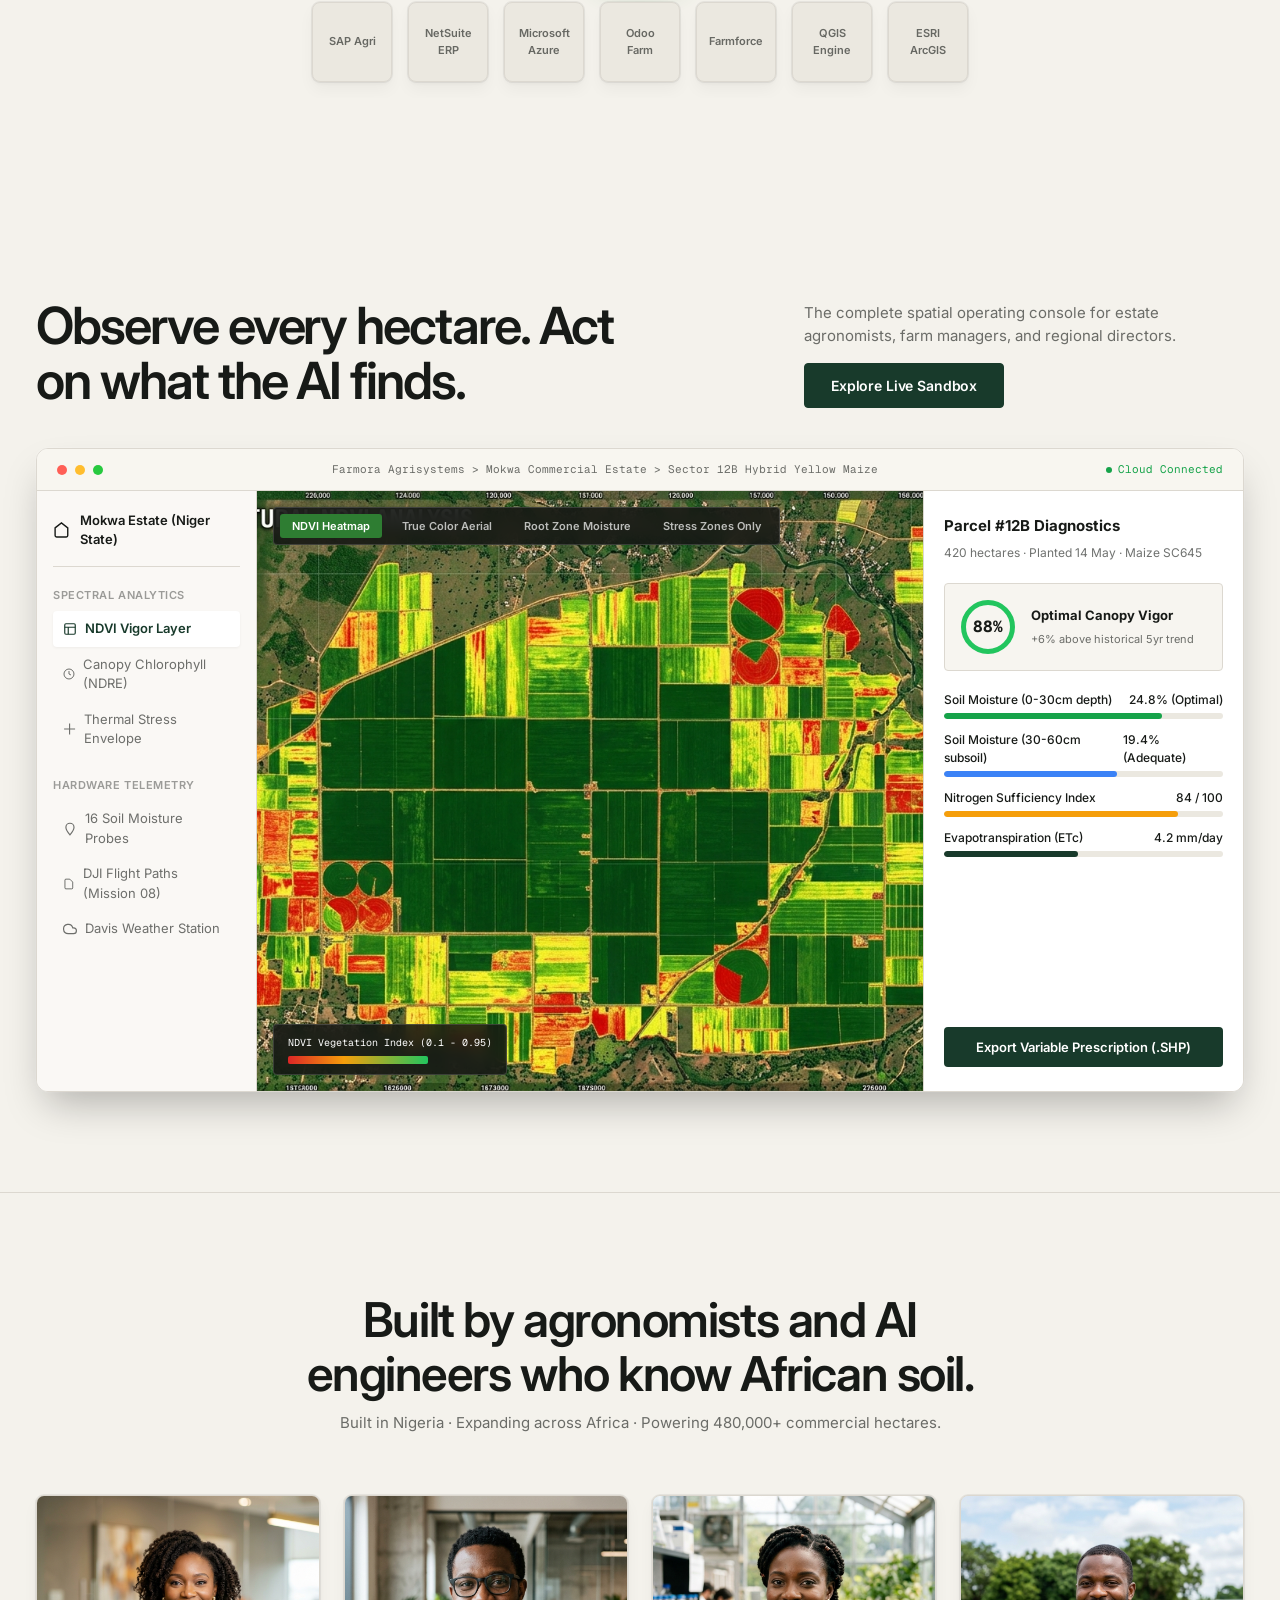
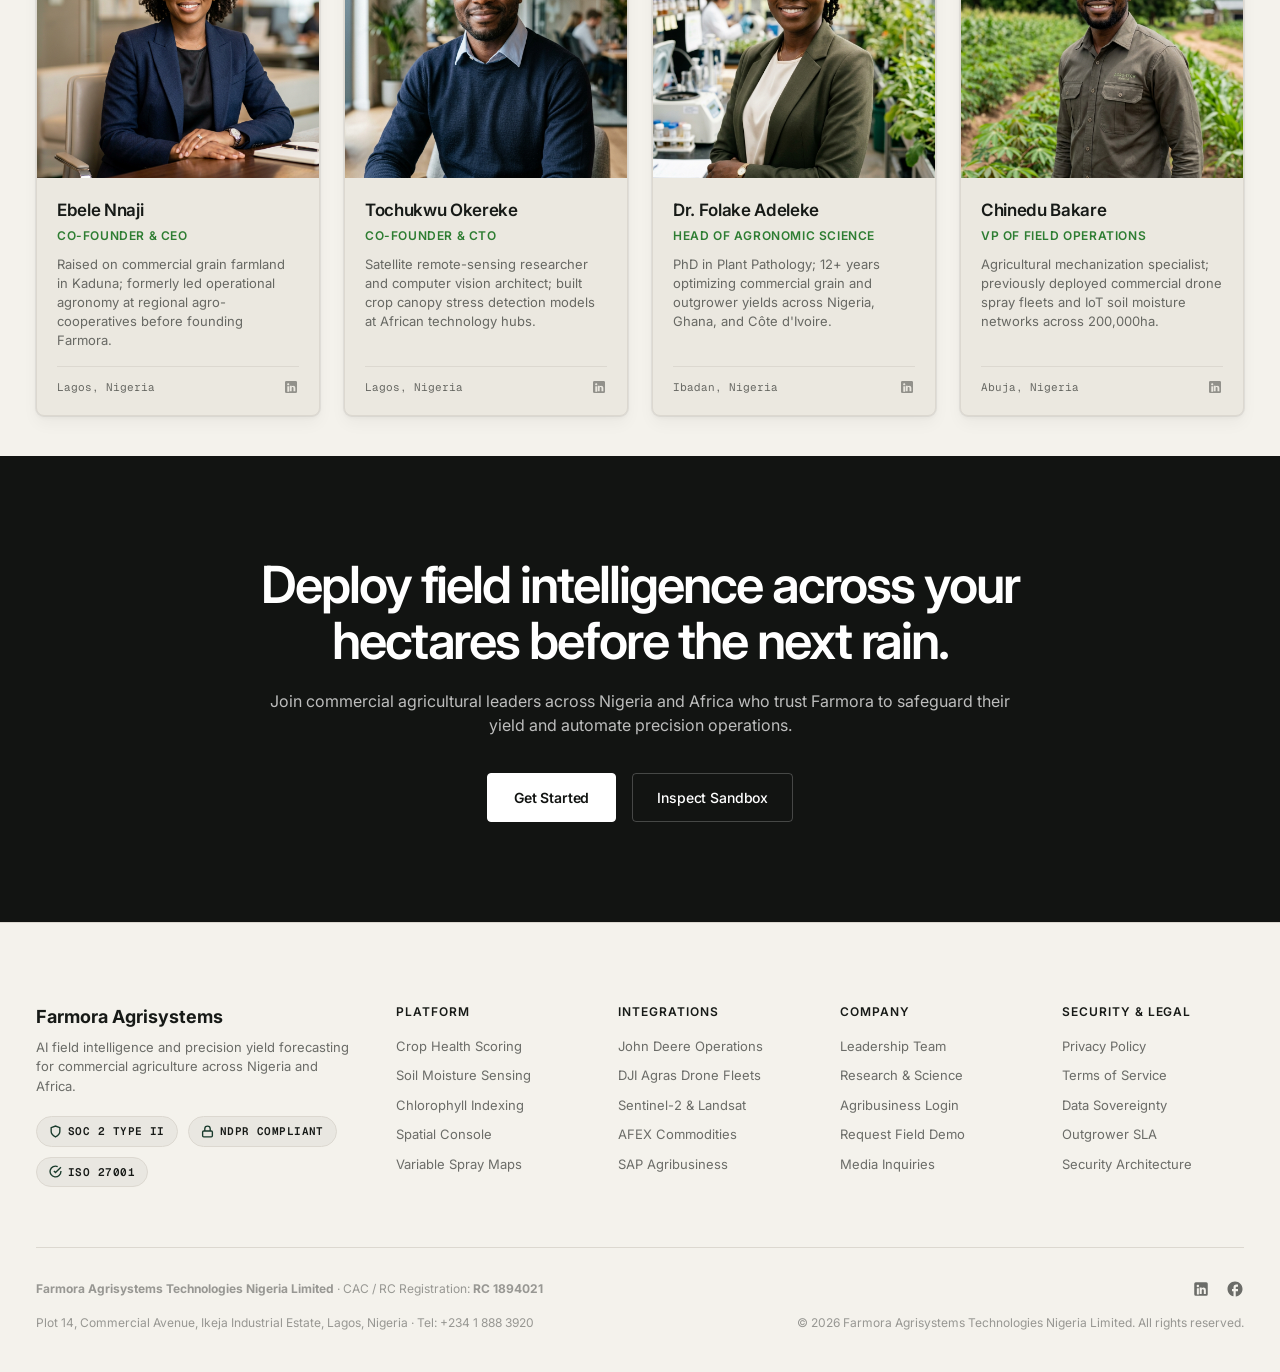
==== commit f2445af9: "Update mobile styles and hero layout" ====
--- a/index.html
+++ b/index.html
@@ -1,313 +1,939 @@
-<!doctype html>
+<!DOCTYPE html>
 <html lang="en">
 <head>
-<meta charset="utf-8" />
-<meta name="viewport" content="width=device-width, initial-scale=1" />
-<title>Farmora — AI Precision Agriculture for Working Farms</title>
-<meta name="description" content="Farmora reads satellite and drone imagery to score field health, predict yield, and flag stressed zones before they cost you a harvest." />
-<link rel="preconnect" href="https://fonts.googleapis.com" />
-<link rel="preconnect" href="https://fonts.gstatic.com" crossorigin />
-<link href="https://fonts.googleapis.com/css2?family=Inter:wght@400;500;600;700&family=Figtree:wght@500;600;700;800&display=swap" rel="stylesheet" />
-<link rel="stylesheet" href="assets/styles.css?v=1" />
-<link rel="icon" type="image/png" href="assets/logo-mark.png?v=1">
+  <meta charset="utf-8" />
+  <meta name="viewport" content="width=device-width, initial-scale=1" />
+  <title>Farmora | AI for precision agriculture &amp; field intelligence</title>
+  <meta name="description" content="Farmora ingests multispectral satellite NDVI, IoT soil moisture probes, and microclimate telemetry across 480,000+ hectares—detecting moisture deficits, fungal stress, and nitrogen anomalies before visible crop damage." />
+  <meta property="og:title" content="Farmora | AI for precision agriculture &amp; field intelligence" />
+  <meta property="og:description" content="Farmora ingests multispectral satellite NDVI, IoT soil moisture probes, and microclimate telemetry across 480,000+ hectares—detecting moisture deficits, fungal stress, and nitrogen anomalies before visible crop damage." />
+  <meta property="og:type" content="website" />
+  <link rel="icon" type="image/png" href="assets/logo-mark.png" />
+  <link rel="preconnect" href="https://fonts.googleapis.com" />
+  <link rel="preconnect" href="https://fonts.gstatic.com" crossorigin />
+  <link href="https://fonts.googleapis.com/css2?family=Geist+Mono:wght@400;500;600&family=Inter:wght@300;400;500;600;700&display=swap" rel="stylesheet" />
+  <link rel="stylesheet" href="assets/styles.css" />
 </head>
-<body>
-<header class="nav" id="nav">
-  <div class="container nav__inner">
-    <a href="index.html" class="brand">
-      <span class="brand__mark"><img src="assets/logo-mark.png?v=1" alt="Farmora logo"></span>
-      Farmora
+<body class="page-home">
+
+  <!-- ======================================================================
+       HEADER / NAVIGATION (Rulebase Floating Architectural Bar)
+       ====================================================================== -->
+  <header class="nav">
+    <a href="index.html" class="nav-logo" aria-label="Farmora — Home">
+      <div class="nav-logo-mark">
+        <img src="assets/logo-mark.png" alt="Farmora" />
+      </div>
+      <span>Farmora</span>
     </a>
-    <nav class="nav__links" id="navLinks">
-      <a href="#product">Product</a>
-      <a href="#how">How it works</a>
-      <a href="#pricing">Pricing</a>
+
+    <nav class="nav-links" aria-label="Primary Navigation">
+      <a href="#platform">Platform</a>
+      <a href="#telemetry">Field Telemetry</a>
+      <a href="#agribusiness">Agribusiness</a>
+      <a href="#console">Console</a>
       <a href="#team">Company</a>
-      <a href="login.html" class="nav__m-only btn btn--line nav__m-login">Log in</a>
-      <a href="signup.html" class="nav__m-only btn btn--green nav__m-demo">Start free</a>
     </nav>
-    <div class="nav__cta">
-      <a href="login.html" class="nav__login">Log in</a>
-      <a href="signup.html" class="btn btn--green">Start free</a>
-    </div>
-    <button class="nav__toggle" id="navToggle" aria-label="Toggle menu">
-      <svg width="22" height="22" viewBox="0 0 24 24" fill="none"><path d="M4 6h16M4 12h16M4 18h16" stroke="currentColor" stroke-width="2" stroke-linecap="round"/></svg>
+
+    <button class="nav-cta trigger-modal">Get Started</button>
+
+    <button class="nav-burger" id="navBurger" aria-label="Toggle navigation menu">
+      <span></span>
+      <span></span>
     </button>
-  </div>
-  <div class="nav__scrim" id="navScrim"></div>
-</header>
-
-<section class="hero">
-  <div class="container hero__inner">
-    <div class="hero__copy">
-      <span class="eyebrow">AI Precision Agriculture</span>
-      <h1>Know which acres need attention today.</h1>
-      <p class="hero__sub">Farmora reads satellite and drone imagery to score field health, predict yield, and flag stressed zones before they cost you a harvest. Live and in active use across working farms.</p>
-      <div class="hero__actions">
-        <a href="signup.html" class="btn btn--green btn--lg">See your farm's AI report</a>
-        <a href="#how" class="btn btn--line btn--lg">See how it works</a>
-      </div>
-      <p class="hero__note">No credit card required · Set up in a day</p>
-    </div>
-    <div class="field-wrap reveal">
-      <div class="field-yield"><b>8.4 t/ha</b><span>Projected yield</span></div>
-      <div class="field-map">
-        <i class="ok"></i><i class="ok"></i><i class="ok2"></i><i class="ok"></i><i class="stress"></i><i class="ok"></i>
-        <i class="ok2"></i><i class="ok"></i><i class="ok"></i><i class="crit"></i><i class="stress"></i><i class="ok"></i>
-        <i class="ok"></i><i class="ok2"></i><i class="ok"></i><i class="ok"></i><i class="ok"></i><i class="ok2"></i>
-        <i class="stress"></i><i class="ok"></i><i class="ok2"></i><i class="ok"></i><i class="ok"></i><i class="ok"></i>
-        <i class="ok"></i><i class="ok"></i><i class="ok"></i><i class="ok2"></i><i class="ok"></i><i class="ok"></i>
-      </div>
-      <div class="field-legend">
-        <span class="field-legend__item"><span class="field-legend__dot" style="background:#4CAF50"></span> Healthy</span>
-        <span class="field-legend__item"><span class="field-legend__dot" style="background:#E5A835"></span> Stressed</span>
-        <span class="field-legend__item"><span class="field-legend__dot" style="background:#D64545"></span> Critical</span>
-      </div>
+  </header>
+
+  <!-- Mobile Drawer -->
+  <div class="mobile-drawer" id="mobileDrawer">
+    <div class="mobile-drawer-content">
+      <div style="display: flex; justify-content: space-between; align-items: center; border-bottom: 1px solid rgba(255,255,255,0.1); padding-bottom: 16px;">
+        <span style="font-weight: 700; color: #FFFFFF; font-size: 18px;">Farmora</span>
+        <button id="mobileDrawerClose" style="color: #FFFFFF; font-size: 20px;">✕</button>
+      </div>
+      <div class="mobile-drawer-links">
+        <a href="#platform">Platform</a>
+        <a href="#telemetry">Field Telemetry</a>
+        <a href="#agribusiness">Agribusiness</a>
+        <a href="#console">Console</a>
+        <a href="#team">Company</a>
+      </div>
+      <button class="btn-demo-light trigger-modal" style="width: 100%; margin-top: auto;">Get Started</button>
     </div>
   </div>
-</section>
-
-<section class="trust">
-  <div class="container">
-    <p class="trust__label">Trusted by growers and agribusiness teams at</p>
-    <div class="trust__row">
-      <span class="trust__item">Northfield Grain Co.</span>
-      <span class="trust__item">Silverleaf Farms</span>
-      <span class="trust__item">Meridian AgriGroup</span>
-      <span class="trust__item">Cascade Valley Cooperative</span>
-      <span class="trust__item">Brightacre Estates</span>
+
+  <main>
+    <!-- ====================================================================
+         HERO SECTION (50/50 Split Rulebase Blueprint)
+         ==================================================================== -->
+    <section class="hero">
+      <div class="hero-inner">
+        <!-- Left 50% Content -->
+        <div class="hero-content">
+
+          <h1 class="hero-h1">
+            See what your fields need before yield is at risk.
+          </h1>
+
+          <p class="hero-body">
+            Farmora ingests multispectral satellite NDVI, IoT soil moisture probes, and microclimate telemetry across 480,000+ hectares—detecting moisture deficits, fungal stress, and nitrogen anomalies before visible crop damage.
+          </p>
+
+          <div class="hero-actions">
+            <button class="btn-demo-light trigger-modal">Get Started</button>
+            <a href="#console" class="btn-demo-outline">Explore Console</a>
+          </div>
+
+          <!-- Customer Video Teaser (Rulebase Hero-Mini Component) -->
+          <div class="hero-mini">
+            <img class="hero-mini-thumb" src="assets/hero_video_teaser.jpg" alt="Nigerian Agronomists on Commercial Estate" />
+            <div class="hero-mini-text">
+              <p>Watch how Olam Agri &amp; Flour Mills of Nigeria protected 42,000ha of commercial maize from late-season blight.</p>
+              <div class="hero-mini-link trigger-modal">
+                <svg viewBox="0 0 16 16" fill="currentColor"><path d="M4 3.5l9 4.5-9 4.5v-9z"/></svg>
+                Watch demo (4K 60FPS)
+              </div>
+            </div>
+          </div>
+        </div>
+
+        <!-- Right 50% Panel: Relief Texture + Floating Live Telemetry Card -->
+        <div class="hero-right-panel">
+          <img class="stone-bg" src="assets/hero_field_relief.jpg" alt="Nigerian Commercial Farmland Contour Relief" />
+          <div class="panel-overlay"></div>
+
+          <div class="hero-chat-card">
+            <div class="chat-messages">
+              <div class="chat-timeline">
+                <div class="chat-typing-row">
+                  <div class="chat-msg-text">
+                    <svg width="14" height="14" viewBox="0 0 24 24" fill="none" stroke="#22C55E" stroke-width="2"><path d="M12 2v20M2 12h20"/></svg>
+                    <span id="heroTypingText"></span><span class="chat-caret"></span>
+                  </div>
+                  <span class="chat-msg-time">Active</span>
+                </div>
+              </div>
+            </div>
+
+            <div class="chat-analyzing">
+              <div class="chat-analyzing-icon">
+                <svg viewBox="0 0 24 24"><path d="M12 2L2 7l10 5 10-5-10-5zM2 17l10 5 10-5M2 12l10 5 10-5"/></svg>
+              </div>
+              <span>Triggering variable-rate precision fertigation sequence...</span>
+            </div>
+          </div>
+        </div>
+      </div>
+    </section>
+
+    <!-- ====================================================================
+         TRUST MARQUEE BAR (Rulebase Logo Marquee Architecture)
+         ==================================================================== -->
+    <div class="trust-bar">
+      <p class="trust-label">Trusted by leading commercial agribusinesses, outgrower networks, and plantations across Africa</p>
+      <div class="trust-marquee">
+        <div class="trust-track">
+          <div class="trust-logo-pill"><b>OLAM AGRI</b> · Nigeria &amp; Ghana</div>
+          <div class="trust-logo-pill"><b>FLOUR MILLS OF NIGERIA</b> · Agro-Allied</div>
+          <div class="trust-logo-pill"><b>DANGOTE SUGAR ESTATES</b> · Numan</div>
+          <div class="trust-logo-pill"><b>AFEX COMMODITIES</b> · Exchange Network</div>
+          <div class="trust-logo-pill"><b>BUA FOODS</b> · Commercial Estates</div>
+          <div class="trust-logo-pill"><b>COSCHARIS FARMS</b> · Anaku Basin</div>
+          <!-- Duplicate set for seamless continuous marquee -->
+          <div class="trust-logo-pill"><b>OLAM AGRI</b> · Nigeria &amp; Ghana</div>
+          <div class="trust-logo-pill"><b>FLOUR MILLS OF NIGERIA</b> · Agro-Allied</div>
+          <div class="trust-logo-pill"><b>DANGOTE SUGAR ESTATES</b> · Numan</div>
+          <div class="trust-logo-pill"><b>AFEX COMMODITIES</b> · Exchange Network</div>
+          <div class="trust-logo-pill"><b>BUA FOODS</b> · Commercial Estates</div>
+          <div class="trust-logo-pill"><b>COSCHARIS FARMS</b> · Anaku Basin</div>
+        </div>
+      </div>
+    </div>
+
+    <!-- ====================================================================
+         SECTION 1: THE PRECISION OPERATING SYSTEM (Rulebase Features Grid)
+         ==================================================================== -->
+    <section class="features-section" id="platform">
+      <div class="features-head">
+        <h2>The operating system for commercial agriculture</h2>
+      </div>
+
+      <div class="features-body">
+        <!-- Left Category Selector Tabs -->
+        <div class="features-tabs">
+          <div class="feat-tab active-feat-tab" data-tab="crop">
+            <div class="feat-tab-title">Crop Health &amp; Stress</div>
+            <div class="feat-tab-desc">Review 100% of arable hectares in real time. Multispectral NDVI, pest, and disease triage handled together.</div>
+          </div>
+          <div class="feat-tab dim" data-tab="moisture">
+            <div class="feat-tab-title">Soil Moisture &amp; Irrigation</div>
+            <div class="feat-tab-desc">Continuous root-zone tension tracking mapped to center pivots and automated drip valves.</div>
+          </div>
+          <div class="feat-tab dim" data-tab="nutrient">
+            <div class="feat-tab-title">Nutrient &amp; Carbon Balance</div>
+            <div class="feat-tab-desc">Canopy chlorophyll indexing and variable-rate N-P-K prescription exports for tractors and spray drones.</div>
+          </div>
+        </div>
+
+        <!-- Right 3-Column Interactive Grid -->
+        <div class="features-panels" id="featuresPanelGrid">
+          <div class="features-cards-grid">
+            <!-- Card 1: Score breakdown -->
+            <div class="feature-card">
+              <div class="feature-card-preview">
+                <div class="score-group-label">
+                  <svg width="14" height="14" viewBox="0 0 24 24" fill="none" stroke="currentColor" stroke-width="2"><path d="M18 20V10M12 20V4M6 20v-6"/></svg>
+                  Low Vigor (Stress Alerts)
+                </div>
+                <div class="score-row">
+                  <span class="score-badge red">28</span>
+                  <span class="score-entity">Sector 14A · Maize</span>
+                  <span class="score-time">3h ago</span>
+                </div>
+                <div class="score-row">
+                  <span class="score-badge red">34</span>
+                  <span class="score-entity">Sector 02C · Cassava</span>
+                  <span class="score-time">5h ago</span>
+                </div>
+
+                <div class="score-group-label" style="margin-top: 20px;">
+                  <svg width="14" height="14" viewBox="0 0 24 24" fill="none" stroke="currentColor" stroke-width="2"><path d="M18 20V10M12 20V4M6 20v-6"/></svg>
+                  High Vigor (Optimal Canopy)
+                </div>
+                <div class="score-row">
+                  <span class="score-badge green">88</span>
+                  <span class="score-entity">Sector 08B · Soybeans</span>
+                  <span class="score-time">1d ago</span>
+                </div>
+                <div class="score-row">
+                  <span class="score-badge green">92</span>
+                  <span class="score-entity">Sector 01A · Cocoa</span>
+                  <span class="score-time">2d ago</span>
+                </div>
+              </div>
+              <div class="feature-card-info">
+                <div class="feature-card-title" id="featCard1Title">Real-time crop vigor on every hectare</div>
+                <div class="feature-card-desc" id="featCard1Desc">Every parcel observed and scored automatically against historic NDVI baselines. Fungal stress, emergence failures, and leaf wilting checked together.</div>
+              </div>
+            </div>
+
+            <!-- Card 2: Prescriptive Action Task Card -->
+            <div class="feature-card">
+              <div class="feature-card-preview">
+                <div class="task-mini-card">
+                  <div class="task-user-header">
+                    <img src="assets/team/chinedu_bakare.jpg" alt="Chinedu Bakare" />
+                    <span>Engr. Chinedu Bakare · Ops Lead</span>
+                  </div>
+                  <div class="task-body-title">
+                    <span>Moisture Deficit Protocol</span>
+                    <span style="font-family: var(--font-mono); font-size: 11px; color: var(--color-subtle);">15 mins</span>
+                  </div>
+                  <div class="task-body-desc">
+                    Soil moisture probe #08 fell below wilting point (16.2%). Evapotranspiration peak forecasted in 4 hours.
+                  </div>
+                  <button class="btn-task-action trigger-modal">Dispatch Irrigation</button>
+                </div>
+              </div>
+              <div class="feature-card-info">
+                <div class="feature-card-title" id="featCard2Title">Autonomous agronomic prescription</div>
+                <div class="feature-card-desc" id="featCard2Desc">Turn sensor anomalies into actionable variable-rate field directives instantly. No more slow manual spreadsheet scouting.</div>
+              </div>
+            </div>
+
+            <!-- Card 3: Real-Time Field Alerting -->
+            <div class="feature-card">
+              <div class="feature-card-preview">
+                <div class="alert-mini-card">
+                  <div class="alert-header-red">
+                    <svg width="14" height="14" viewBox="0 0 24 24" fill="currentColor"><path d="M4 15s1-1 4-1 5 2 8 2 4-1 4-1V3s-1 1-4 1-5-2-8-2-4 1-4 1zM4 22v-7"/></svg>
+                    Pathogen &amp; Pest Intake
+                  </div>
+                  <div class="alert-item-list">
+                    <div class="alert-item-row">
+                      <span>Early leaf blight detected</span>
+                      <span class="alert-item-time">Just now</span>
+                    </div>
+                    <div class="alert-item-row">
+                      <span>Stem borer egg masses on border</span>
+                      <span class="alert-item-time">2m ago</span>
+                    </div>
+                    <div class="alert-item-row">
+                      <span>Nitrogen leaching post-storm</span>
+                      <span class="alert-item-time">6m ago</span>
+                    </div>
+                  </div>
+                  <div class="alert-response-box">
+                    <svg width="14" height="14" viewBox="0 0 24 24" fill="none" stroke="#22C55E" stroke-width="2"><path d="M5 13l4 4L19 7"/></svg>
+                    <span>Leaf wetness duration exceeded 9 hours. Autonomous drone spot-spray queued for 06:00 tomorrow.</span>
+                  </div>
+                </div>
+              </div>
+              <div class="feature-card-info">
+                <div class="feature-card-title" id="featCard3Title">Early disease &amp; pest intake</div>
+                <div class="feature-card-desc" id="featCard3Desc">Catch pathogen pressure, armyworm defoliation, and moisture stress the exact day they develop.</div>
+              </div>
+            </div>
+          </div>
+
+          <!-- Supporting Workflow Nodes (Rulebase Workflow Connector Row) -->
+          <div class="workflow-nodes-grid">
+            <div class="workflow-card">
+              <div style="font-size: 13px; font-weight: 600; color: var(--color-crit); display: flex; align-items: center; gap: 8px;">
+                <svg width="14" height="14" viewBox="0 0 24 24" fill="currentColor"><circle cx="12" cy="12" r="10"/></svg>
+                Canopy moisture deficit: Sector 09 Maize
+              </div>
+              <div class="workflow-timeline">
+                <div class="wf-step">
+                  <span class="wf-dot"></span>
+                  <div class="wf-step-content">
+                    <b>Received &amp; Classified</b>
+                    <span>Multispectral Sentinel-2 band 8A reflectance tagged</span>
+                  </div>
+                </div>
+                <div class="wf-step">
+                  <span class="wf-dot"></span>
+                  <div class="wf-step-content">
+                    <b>Routed to Estate Agronomist</b>
+                    <span>Assigned to Niger State Regional Command</span>
+                  </div>
+                </div>
+                <div class="wf-step">
+                  <span class="wf-dot amber"></span>
+                  <div class="wf-step-content">
+                    <b>Prescription in Progress</b>
+                    <span>Pivot 02 flow rate adjusted +28% automatically</span>
+                  </div>
+                </div>
+              </div>
+            </div>
+
+            <div class="workflow-card">
+              <div style="font-size: 13px; font-weight: 600; color: var(--color-text);">
+                Workflows on Autopilot
+              </div>
+              <p style="font-size: 13px; color: var(--color-muted); line-height: 1.5;">
+                Turn agronomic insights into action: dispatch spray drones, adjust center pivot pumps, document crop scouting logs, and forecast harvest dates without human delay.
+              </p>
+              <div class="workflow-autopilot-badges" style="margin-top: auto;">
+                <span class="trust-logo-pill" style="font-size: 11px;">Route to spray team</span>
+                <span class="trust-logo-pill" style="font-size: 11px;">Log to CAC compliance</span>
+                <span class="trust-logo-pill" style="font-size: 11px;">Update harvest model</span>
+              </div>
+            </div>
+          </div>
+        </div>
+      </div>
+    </section>
+
+    <!-- ====================================================================
+         SECTION 2: PROOF & SOCIAL METRICS STRIP (Rulebase Social Section)
+         ==================================================================== -->
+    <section class="social-section" id="agribusiness">
+      <div class="social-inner">
+        <div class="social-left">
+          <h2>See how commercial agribusinesses prevent crop loss and scale yield 3x faster.</h2>
+          <div class="social-stats">
+            <div class="stat-item">
+              <div class="stat-num">34%</div>
+              <div class="stat-label">Average yield increase per hectare</div>
+            </div>
+            <div class="stat-item">
+              <div class="stat-num">41%</div>
+              <div class="stat-label">Reduction in fertilizer &amp; water waste</div>
+            </div>
+            <div class="stat-item">
+              <div class="stat-num">480k+</div>
+              <div class="stat-label">Hectares monitored across Africa</div>
+            </div>
+          </div>
+        </div>
+
+        <div class="social-right">
+          <blockquote class="social-quote">
+            "With Farmora, our agronomy teams caught early leaf blight across 3,200 hectares in Niger State nearly three weeks before it became visible to scouts walking the rows. It saved our entire late-season maize harvest."
+          </blockquote>
+          <div class="social-attributor">
+            <img class="social-avatar" src="assets/team/folake_adeleke.jpg" alt="Dr. Folake Adeleke" />
+            <div class="social-who">
+              <b>Dr. Folake Adeleke</b>
+              <span>Head of Agronomic Science &amp; Outgrower Operations, Olam Nigeria</span>
+            </div>
+          </div>
+        </div>
+      </div>
+    </section>
+
+    <!-- ====================================================================
+         SECTION 3: WORKFORCE DEEP-DIVE SYSTEM (Rulebase Workforce Section)
+         ==================================================================== -->
+    <section class="workforce-section" id="telemetry">
+      <div class="wf-header">
+        <h2>Catch every stress event, deploy targeted inputs, and protect crop margins.</h2>
+        <p>Autonomous AI agents inspect every hectare across the entire season lifecycle, catching disease early and guiding field teams until harvest completes.</p>
+      </div>
+
+      <div class="wf-outer-tabs">
+        <button class="wf-outer-tab-btn active">Field Health &amp; Telemetry</button>
+        <button class="wf-outer-tab-btn">Yield Forecasting &amp; Harvest Ops</button>
+      </div>
+
+      <div class="wf-content-grid">
+        <!-- Accordion List Left -->
+        <div class="wf-accordion-list">
+          <div class="wf-accordion-item active" data-acc="drone">
+            <div class="wf-acc-info">
+              <h3>Autonomous Drone Scout Routing</h3>
+              <p>Target high-stress anomaly coordinates automatically without wandering random crop rows.</p>
+            </div>
+            <div class="wf-acc-btn">→</div>
+          </div>
+
+          <div class="wf-accordion-item" data-acc="nutrient">
+            <div class="wf-acc-info">
+              <h3>Variable-Rate Nutrient Prescriptions</h3>
+              <p>Turn red-edge chlorophyll reflectance directly into precision spray maps for tractors and drones.</p>
+            </div>
+            <div class="wf-acc-btn">→</div>
+          </div>
+
+          <div class="wf-accordion-item" data-acc="harvest">
+            <div class="wf-acc-info">
+              <h3>Predictive Harvest Moisture Index</h3>
+              <p>Forecast exact kernel dry-down curves to dispatch combine harvesters at maximum market value.</p>
+            </div>
+            <div class="wf-acc-btn">→</div>
+          </div>
+        </div>
+
+        <!-- High-Fidelity Diagnostic Card Right -->
+        <div class="wf-diagnostic-card">
+          <div class="diag-score-row">
+            <div class="diag-score-donut" id="diagScoreNumber">96</div>
+            <div class="diag-score-info">
+              <b id="diagScoreTitle">Autonomous Scout Coverage</b>
+              <p id="diagScoreSub">DJI Agras T40 coordinated flight plan — 480ha scanned in 3.4 hrs.</p>
+            </div>
+          </div>
+
+          <div class="diag-checklist" id="diagCheckList">
+            <div class="diag-check-item">
+              <span class="diag-check-label">Canopy thermal envelope within normal range?</span>
+              <span class="diag-check-pill">Passed 98/100</span>
+            </div>
+            <div class="diag-check-item">
+              <span class="diag-check-label">Edge weed infestation below 4% threshold?</span>
+              <span class="diag-check-pill">Passed</span>
+            </div>
+            <div class="diag-check-item">
+              <span class="diag-check-label">Emergence stand count matches seed plan?</span>
+              <span class="diag-check-pill">Passed 97%</span>
+            </div>
+          </div>
+        </div>
+      </div>
+    </section>
+
+    <!-- ====================================================================
+         SECTION 4: DARK IMPACT STATEMENT (Rulebase Problem Section)
+         ==================================================================== -->
+    <section class="problem-scroll">
+      <div class="problem-statement-wrap">
+        <p class="problem-statement-text">
+          Today, commercial estates inspect less than 5% of their arable acres by foot. Crop stress hides in the rest. Moisture deficits become permanent wilt, and harvest margins vanish.
+        </p>
+
+        <div class="problem-floating-card">
+          <div class="problem-floating-header">
+            <img src="assets/team/tochukwu_okereke.jpg" alt="Tochukwu Okereke" />
+            <span>Sector 14B · Alert Triggered</span>
+          </div>
+          <div class="problem-floating-desc">
+            Vigor dropped -18% in 48 hours. Nitrogen leaching confirmed post-storm.
+          </div>
+          <div class="problem-floating-time">
+            Action: 120kg/ha urea top-dressing queued
+          </div>
+        </div>
+      </div>
+    </section>
+
+    <!-- ====================================================================
+         SECTION 5: INTEGRATION MATRIX (Rulebase 3-Row Grid with Glowing Center)
+         ==================================================================== -->
+    <section class="integrations-section">
+      <div class="int-header">
+        <h2>Connects directly to the machinery and sensors you already own.</h2>
+        <p>Farmora ingests telemetry from John Deere, DJI Agras, Trimble, Sentera, and soil probes without disrupting how your farm operates.</p>
+      </div>
+
+      <div class="integrations-grid-container">
+        <!-- Row 1 -->
+        <div class="integrations-row">
+          <div class="int-tile">John Deere</div>
+          <div class="int-tile">DJI Agras</div>
+          <div class="int-tile">Trimble Ag</div>
+          <div class="int-tile">Sentera</div>
+          <div class="int-tile">CropX Probes</div>
+          <div class="int-tile">PlanetScope</div>
+          <div class="int-tile">Sentinel-2</div>
+        </div>
+
+        <!-- Row 2 with glowing center product icon -->
+        <div class="integrations-row">
+          <div class="int-tile">Case IH</div>
+          <div class="int-tile">AFEX Trade</div>
+          <div class="int-tile">Netafim Drip</div>
+          <div class="int-tile center-highlight" title="Farmora Core Intelligence Engine">
+            <img src="assets/logo-mark.png" alt="Farmora" />
+          </div>
+          <div class="int-tile">Valley Pivot</div>
+          <div class="int-tile">Lindsay Zim</div>
+          <div class="int-tile">Davis Weather</div>
+        </div>
+
+        <!-- Row 3 -->
+        <div class="integrations-row">
+          <div class="int-tile">SAP Agri</div>
+          <div class="int-tile">NetSuite ERP</div>
+          <div class="int-tile">Microsoft Azure</div>
+          <div class="int-tile">Odoo Farm</div>
+          <div class="int-tile">Farmforce</div>
+          <div class="int-tile">QGIS Engine</div>
+          <div class="int-tile">ESRI ArcGIS</div>
+        </div>
+      </div>
+    </section>
+
+    <!-- ====================================================================
+         SECTION 6: INTERACTIVE AGRONOMIC CONSOLE (Rulebase Catch Section)
+         ==================================================================== -->
+    <section class="catch-section" id="console">
+      <div class="catch-header">
+        <h2>Observe every hectare. Act on what the AI finds.</h2>
+        <div class="catch-right">
+          <p>The complete spatial operating console for estate agronomists, farm managers, and regional directors.</p>
+          <button class="btn-demo-light trigger-modal" style="background: var(--color-forest); color: #FFFFFF; border-color: var(--color-forest);">Explore Live Sandbox</button>
+        </div>
+      </div>
+
+      <!-- Application Frame Window -->
+      <div class="console-window">
+        <div class="console-titlebar">
+          <div class="window-dots">
+            <span></span><span></span><span></span>
+          </div>
+          <div class="console-breadcrumb">
+            Farmora Agrisystems &gt; Mokwa Commercial Estate &gt; Sector 12B Hybrid Yellow Maize
+          </div>
+          <div style="font-family: var(--font-mono); font-size: 11px; color: #16A34A; display: flex; align-items: center; gap: 6px;">
+            <span style="width: 6px; height: 6px; border-radius: 50%; background: #16A34A;"></span> Cloud Connected
+          </div>
+        </div>
+
+        <div class="console-body">
+          <!-- Left Sidebar Rail -->
+          <div class="console-rail">
+            <div class="console-estate-selector">
+              <svg width="18" height="18" viewBox="0 0 24 24" fill="none" stroke="currentColor" stroke-width="2"><path d="M3 9l9-7 9 7v11a2 2 0 01-2 2H5a2 2 0 01-2-2z"/></svg>
+              <span>Mokwa Estate (Niger State)</span>
+            </div>
+
+            <div>
+              <div class="console-nav-group-title">Spectral Analytics</div>
+              <div class="console-nav-item active">
+                <svg width="14" height="14" viewBox="0 0 24 24" fill="none" stroke="currentColor" stroke-width="2"><rect x="3" y="3" width="18" height="18" rx="2"/><path d="M3 9h18M9 21V9"/></svg>
+                NDVI Vigor Layer
+              </div>
+              <div class="console-nav-item">
+                <svg width="14" height="14" viewBox="0 0 24 24" fill="none" stroke="currentColor" stroke-width="2"><circle cx="12" cy="12" r="10"/><path d="M12 6v6l4 2"/></svg>
+                Canopy Chlorophyll (NDRE)
+              </div>
+              <div class="console-nav-item">
+                <svg width="14" height="14" viewBox="0 0 24 24" fill="none" stroke="currentColor" stroke-width="2"><path d="M12 2v20M2 12h20"/></svg>
+                Thermal Stress Envelope
+              </div>
+            </div>
+
+            <div>
+              <div class="console-nav-group-title">Hardware Telemetry</div>
+              <div class="console-nav-item">
+                <svg width="14" height="14" viewBox="0 0 24 24" fill="none" stroke="currentColor" stroke-width="2"><path d="M12 2a7 7 0 00-7 7c0 5.25 7 13 7 13s7-7.75 7-13a7 7 0 00-7-7z"/></svg>
+                16 Soil Moisture Probes
+              </div>
+              <div class="console-nav-item">
+                <svg width="14" height="14" viewBox="0 0 24 24" fill="none" stroke="currentColor" stroke-width="2"><path d="M14 2H6a2 2 0 00-2 2v16a2 2 0 002 2h12a2 2 0 002-2V8z"/></svg>
+                DJI Flight Paths (Mission 08)
+              </div>
+              <div class="console-nav-item">
+                <svg width="14" height="14" viewBox="0 0 24 24" fill="none" stroke="currentColor" stroke-width="2"><path d="M18 10h-1.26A8 8 0 109 20h9a5 5 0 000-10z"/></svg>
+                Davis Weather Station
+              </div>
+            </div>
+          </div>
+
+          <!-- Main Interactive Map Viewport -->
+          <div class="console-map-viewport">
+            <div class="console-map-toolbar">
+              <button class="map-layer-btn active" data-layer="ndvi">NDVI Heatmap</button>
+              <button class="map-layer-btn" data-layer="truecolor">True Color Aerial</button>
+              <button class="map-layer-btn" data-layer="moisture">Root Zone Moisture</button>
+              <button class="map-layer-btn" data-layer="stress">Stress Zones Only</button>
+            </div>
+
+            <img id="consoleSatelliteImg" class="console-satellite-img" src="assets/field_satellite_ndvi.jpg" alt="Satellite Field Heatmap" />
+
+            <div class="console-map-legend">
+              <div>NDVI Vegetation Index (0.1 - 0.95)</div>
+              <div class="legend-bar"></div>
+            </div>
+          </div>
+
+          <!-- Right Inspector Panel -->
+          <div class="console-inspector">
+            <div class="inspector-header">
+              <b>Parcel #12B Diagnostics</b>
+              <span>420 hectares · Planted 14 May · Maize SC645</span>
+            </div>
+
+            <div class="inspector-vigor-meter">
+              <div class="meter-circle">88%</div>
+              <div class="meter-text">
+                <b>Optimal Canopy Vigor</b>
+                <span>+6% above historical 5yr trend</span>
+              </div>
+            </div>
+
+            <div class="inspector-probes-list">
+              <div class="probe-item">
+                <div class="probe-item-header">
+                  <span>Soil Moisture (0-30cm depth)</span>
+                  <span>24.8% (Optimal)</span>
+                </div>
+                <div class="probe-progress">
+                  <div class="probe-bar" style="width: 78%; background: #16A34A;"></div>
+                </div>
+              </div>
+
+              <div class="probe-item">
+                <div class="probe-item-header">
+                  <span>Soil Moisture (30-60cm subsoil)</span>
+                  <span>19.4% (Adequate)</span>
+                </div>
+                <div class="probe-progress">
+                  <div class="probe-bar" style="width: 62%; background: #3B82F6;"></div>
+                </div>
+              </div>
+
+              <div class="probe-item">
+                <div class="probe-item-header">
+                  <span>Nitrogen Sufficiency Index</span>
+                  <span>84 / 100</span>
+                </div>
+                <div class="probe-progress">
+                  <div class="probe-bar" style="width: 84%; background: #F59E0B;"></div>
+                </div>
+              </div>
+
+              <div class="probe-item">
+                <div class="probe-item-header">
+                  <span>Evapotranspiration (ETc)</span>
+                  <span>4.2 mm/day</span>
+                </div>
+                <div class="probe-progress">
+                  <div class="probe-bar" style="width: 48%; background: #183A2B;"></div>
+                </div>
+              </div>
+            </div>
+
+            <button class="btn-export-shapefile trigger-modal">
+              Export Variable Prescription (.SHP)
+            </button>
+          </div>
+        </div>
+      </div>
+    </section>
+
+    <!-- ====================================================================
+         SECTION 7: AUTHENTIC NIGERIAN LEADERSHIP TEAM (Mandatory Rule)
+         ==================================================================== -->
+    <section class="team-section" id="team">
+      <div class="team-inner">
+        <div class="team-header">
+          <h2>Built by agronomists and AI engineers who know African soil.</h2>
+          <p>Built in Nigeria · Expanding across Africa · Powering 480,000+ commercial hectares.</p>
+        </div>
+
+        <div class="team-grid">
+          <!-- Team Member 1 -->
+          <div class="team-card">
+            <div class="team-photo-wrap">
+              <img class="team-photo" src="assets/team/ebele_nnaji.jpg" alt="Ebele Nnaji" />
+            </div>
+            <div class="team-card-info">
+              <h3 class="team-name">Ebele Nnaji</h3>
+              <div class="team-role">Co-founder &amp; CEO</div>
+              <p class="team-bio">Raised on commercial grain farmland in Kaduna; formerly led operational agronomy at regional agro-cooperatives before founding Farmora.</p>
+              <div class="team-card-footer">
+                <span style="font-size: 11px; font-family: var(--font-mono); color: var(--color-muted);">Lagos, Nigeria</span>
+                <a class="team-social-link" href="https://linkedin.com" target="_blank" rel="noopener" aria-label="Ebele Nnaji LinkedIn">
+                  <svg viewBox="0 0 24 24" fill="currentColor"><path d="M19 3a2 2 0 0 1 2 2v14a2 2 0 0 1-2 2H5a2 2 0 0 1-2-2V5a2 2 0 0 1 2-2h14m-.5 15.5v-5.3a3.26 3.26 0 0 0-3.26-3.26c-.85 0-1.84.52-2.28 1.3v-1.11h-2.79v8.37h2.79v-4.93c0-.77.62-1.4 1.39-1.4a1.4 1.4 0 0 1 1.4 1.4v4.93h2.75M6.46 10.9v8.37H9.2V10.9H6.46M7.83 6.25a1.64 1.64 0 0 0-1.66 1.64c0 .9.74 1.63 1.66 1.63.92 0 1.66-.73 1.66-1.63 0-.9-.74-1.64-1.66-1.64z"/></svg>
+                </a>
+              </div>
+            </div>
+          </div>
+
+          <!-- Team Member 2 -->
+          <div class="team-card">
+            <div class="team-photo-wrap">
+              <img class="team-photo" src="assets/team/tochukwu_okereke.jpg" alt="Tochukwu Okereke" />
+            </div>
+            <div class="team-card-info">
+              <h3 class="team-name">Tochukwu Okereke</h3>
+              <div class="team-role">Co-founder &amp; CTO</div>
+              <p class="team-bio">Satellite remote-sensing researcher and computer vision architect; built crop canopy stress detection models at African technology hubs.</p>
+              <div class="team-card-footer">
+                <span style="font-size: 11px; font-family: var(--font-mono); color: var(--color-muted);">Lagos, Nigeria</span>
+                <a class="team-social-link" href="https://linkedin.com" target="_blank" rel="noopener" aria-label="Tochukwu Okereke LinkedIn">
+                  <svg viewBox="0 0 24 24" fill="currentColor"><path d="M19 3a2 2 0 0 1 2 2v14a2 2 0 0 1-2 2H5a2 2 0 0 1-2-2V5a2 2 0 0 1 2-2h14m-.5 15.5v-5.3a3.26 3.26 0 0 0-3.26-3.26c-.85 0-1.84.52-2.28 1.3v-1.11h-2.79v8.37h2.79v-4.93c0-.77.62-1.4 1.39-1.4a1.4 1.4 0 0 1 1.4 1.4v4.93h2.75M6.46 10.9v8.37H9.2V10.9H6.46M7.83 6.25a1.64 1.64 0 0 0-1.66 1.64c0 .9.74 1.63 1.66 1.63.92 0 1.66-.73 1.66-1.63 0-.9-.74-1.64-1.66-1.64z"/></svg>
+                </a>
+              </div>
+            </div>
+          </div>
+
+          <!-- Team Member 3 -->
+          <div class="team-card">
+            <div class="team-photo-wrap">
+              <img class="team-photo" src="assets/team/folake_adeleke.jpg" alt="Dr. Folake Adeleke" />
+            </div>
+            <div class="team-card-info">
+              <h3 class="team-name">Dr. Folake Adeleke</h3>
+              <div class="team-role">Head of Agronomic Science</div>
+              <p class="team-bio">PhD in Plant Pathology; 12+ years optimizing commercial grain and outgrower yields across Nigeria, Ghana, and Côte d'Ivoire.</p>
+              <div class="team-card-footer">
+                <span style="font-size: 11px; font-family: var(--font-mono); color: var(--color-muted);">Ibadan, Nigeria</span>
+                <a class="team-social-link" href="https://linkedin.com" target="_blank" rel="noopener" aria-label="Dr. Folake Adeleke LinkedIn">
+                  <svg viewBox="0 0 24 24" fill="currentColor"><path d="M19 3a2 2 0 0 1 2 2v14a2 2 0 0 1-2 2H5a2 2 0 0 1-2-2V5a2 2 0 0 1 2-2h14m-.5 15.5v-5.3a3.26 3.26 0 0 0-3.26-3.26c-.85 0-1.84.52-2.28 1.3v-1.11h-2.79v8.37h2.79v-4.93c0-.77.62-1.4 1.39-1.4a1.4 1.4 0 0 1 1.4 1.4v4.93h2.75M6.46 10.9v8.37H9.2V10.9H6.46M7.83 6.25a1.64 1.64 0 0 0-1.66 1.64c0 .9.74 1.63 1.66 1.63.92 0 1.66-.73 1.66-1.63 0-.9-.74-1.64-1.66-1.64z"/></svg>
+                </a>
+              </div>
+            </div>
+          </div>
+
+          <!-- Team Member 4 -->
+          <div class="team-card">
+            <div class="team-photo-wrap">
+              <img class="team-photo" src="assets/team/chinedu_bakare.jpg" alt="Chinedu Bakare" />
+            </div>
+            <div class="team-card-info">
+              <h3 class="team-name">Chinedu Bakare</h3>
+              <div class="team-role">VP of Field Operations</div>
+              <p class="team-bio">Agricultural mechanization specialist; previously deployed commercial drone spray fleets and IoT soil moisture networks across 200,000ha.</p>
+              <div class="team-card-footer">
+                <span style="font-size: 11px; font-family: var(--font-mono); color: var(--color-muted);">Abuja, Nigeria</span>
+                <a class="team-social-link" href="https://linkedin.com" target="_blank" rel="noopener" aria-label="Chinedu Bakare LinkedIn">
+                  <svg viewBox="0 0 24 24" fill="currentColor"><path d="M19 3a2 2 0 0 1 2 2v14a2 2 0 0 1-2 2H5a2 2 0 0 1-2-2V5a2 2 0 0 1 2-2h14m-.5 15.5v-5.3a3.26 3.26 0 0 0-3.26-3.26c-.85 0-1.84.52-2.28 1.3v-1.11h-2.79v8.37h2.79v-4.93c0-.77.62-1.4 1.39-1.4a1.4 1.4 0 0 1 1.4 1.4v4.93h2.75M6.46 10.9v8.37H9.2V10.9H6.46M7.83 6.25a1.64 1.64 0 0 0-1.66 1.64c0 .9.74 1.63 1.66 1.63.92 0 1.66-.73 1.66-1.63 0-.9-.74-1.64-1.66-1.64z"/></svg>
+                </a>
+              </div>
+            </div>
+          </div>
+        </div>
+      </div>
+    </section>
+
+    <!-- ====================================================================
+         SECTION 8: BOTTOM CTA BANNER
+         ==================================================================== -->
+    <section class="bottom-cta-section">
+      <div class="bottom-cta-inner">
+        <h2>Deploy field intelligence across your hectares before the next rain.</h2>
+        <p>Join commercial agricultural leaders across Nigeria and Africa who trust Farmora to safeguard their yield and automate precision operations.</p>
+        <div class="bottom-cta-actions">
+          <button class="btn-demo-light trigger-modal">Get Started</button>
+          <a href="#console" class="btn-demo-outline">Inspect Sandbox</a>
+        </div>
+      </div>
+    </section>
+  </main>
+
+  <!-- ======================================================================
+       REGULATORY FOOTER (Mandatory Rule)
+       ====================================================================== -->
+  <footer class="footer">
+    <div class="footer-inner">
+      <div class="footer-top">
+        <div class="footer-brand">
+          <b>Farmora Agrisystems</b>
+          <p>AI field intelligence and precision yield forecasting for commercial agriculture across Nigeria and Africa.</p>
+          <div class="footer-badges">
+            <div class="cert-badge">
+              <svg width="13" height="13" viewBox="0 0 24 24" fill="none" stroke="currentColor" stroke-width="2.5"><path d="M12 22s8-4 8-10V5l-8-3-8 3v7c0 6 8 10 8 10z"/></svg>
+              <span>SOC 2 TYPE II</span>
+            </div>
+            <div class="cert-badge">
+              <svg width="13" height="13" viewBox="0 0 24 24" fill="none" stroke="currentColor" stroke-width="2.5"><rect x="3" y="11" width="18" height="11" rx="2" ry="2"/><path d="M7 11V7a5 5 0 0 1 10 0v4"/></svg>
+              <span>NDPR COMPLIANT</span>
+            </div>
+            <div class="cert-badge">
+              <svg width="13" height="13" viewBox="0 0 24 24" fill="none" stroke="currentColor" stroke-width="2.5"><path d="M22 11.08V12a10 10 0 1 1-5.93-9.14"/><polyline points="22 4 12 14.01 9 11.01"/></svg>
+              <span>ISO 27001</span>
+            </div>
+          </div>
+        </div>
+
+        <div>
+          <div class="footer-col-title">Platform</div>
+          <div class="footer-col-links">
+            <a href="#platform">Crop Health Scoring</a>
+            <a href="#telemetry">Soil Moisture Sensing</a>
+            <a href="#telemetry">Chlorophyll Indexing</a>
+            <a href="#console">Spatial Console</a>
+            <a href="#agribusiness">Variable Spray Maps</a>
+          </div>
+        </div>
+
+        <div>
+          <div class="footer-col-title">Integrations</div>
+          <div class="footer-col-links">
+            <a href="#platform">John Deere Operations</a>
+            <a href="#platform">DJI Agras Drone Fleets</a>
+            <a href="#platform">Sentinel-2 &amp; Landsat</a>
+            <a href="#platform">AFEX Commodities</a>
+            <a href="#platform">SAP Agribusiness</a>
+          </div>
+        </div>
+
+        <div>
+          <div class="footer-col-title">Company</div>
+          <div class="footer-col-links">
+            <a href="#team">Leadership Team</a>
+            <a href="#team">Research &amp; Science</a>
+            <a href="login.html">Agribusiness Login</a>
+            <a href="signup.html">Request Field Demo</a>
+            <a href="mailto:operations@farmora.ai">Media Inquiries</a>
+          </div>
+        </div>
+
+        <div>
+          <div class="footer-col-title">Security &amp; Legal</div>
+          <div class="footer-col-links">
+            <a href="privacy.html">Privacy Policy</a>
+            <a href="terms.html">Terms of Service</a>
+            <a href="privacy.html">Data Sovereignty</a>
+            <a href="terms.html">Outgrower SLA</a>
+            <a href="terms.html">Security Architecture</a>
+          </div>
+        </div>
+      </div>
+
+      <div class="footer-bottom">
+        <div class="footer-legal-line">
+          <div>
+            <b>Farmora Agrisystems Technologies Nigeria Limited</b> · CAC / RC Registration: <b>RC 1894021</b>
+          </div>
+          <div class="footer-social-icons">
+            <a href="https://linkedin.com" target="_blank" rel="noopener" aria-label="LinkedIn">
+              <svg width="18" height="18" viewBox="0 0 24 24" fill="currentColor"><path d="M19 3a2 2 0 0 1 2 2v14a2 2 0 0 1-2 2H5a2 2 0 0 1-2-2V5a2 2 0 0 1 2-2h14m-.5 15.5v-5.3a3.26 3.26 0 0 0-3.26-3.26c-.85 0-1.84.52-2.28 1.3v-1.11h-2.79v8.37h2.79v-4.93c0-.77.62-1.4 1.39-1.4a1.4 1.4 0 0 1 1.4 1.4v4.93h2.75M6.46 10.9v8.37H9.2V10.9H6.46M7.83 6.25a1.64 1.64 0 0 0-1.66 1.64c0 .9.74 1.63 1.66 1.63.92 0 1.66-.73 1.66-1.63 0-.9-.74-1.64-1.66-1.64z"/></svg>
+            </a>
+            <a href="https://facebook.com" target="_blank" rel="noopener" aria-label="Facebook">
+              <svg width="18" height="18" viewBox="0 0 24 24" fill="currentColor"><path d="M22 12c0-5.52-4.48-10-10-10S2 6.48 2 12c0 4.84 3.44 8.87 8 9.8V15H8v-3h2V9.5C10 7.57 11.57 6 13.5 6H16v3h-2c-.55 0-1 .45-1 1v2h3v3h-3v6.95c5.05-.5 9-4.76 9-9.95z"/></svg>
+            </a>
+          </div>
+        </div>
+
+        <div style="display: flex; justify-content: space-between; flex-wrap: wrap; gap: 8px;">
+          <span>Plot 14, Commercial Avenue, Ikeja Industrial Estate, Lagos, Nigeria · Tel: +234 1 888 3920</span>
+          <span>&copy; 2026 Farmora Agrisystems Technologies Nigeria Limited. All rights reserved.</span>
+        </div>
+      </div>
+    </div>
+  </footer>
+
+  <!-- ======================================================================
+       ENTERPRISE SSO & AZURE PROVISIONING MODAL (AGENTS.md Rule 3)
+       ====================================================================== -->
+  <div class="modal-overlay" id="enterpriseModal" aria-modal="true" role="dialog">
+    <div class="modal-dialog">
+      <div class="modal-header">
+        <div class="modal-title-group">
+          <h3>Access Farmora Enterprise</h3>
+          <p>Single sign-on for agribusinesses, cooperatives &amp; plantations</p>
+        </div>
+        <button class="modal-close-btn" id="modalCloseBtn" aria-label="Close modal">✕</button>
+      </div>
+
+      <div class="modal-body">
+        <!-- SSO Providers Group -->
+        <div class="sso-buttons-group">
+          <button class="btn-sso" id="ssoEntra">
+            <svg viewBox="0 0 23 23">
+              <path fill="#f35325" d="M1 1h10v10H1z"/>
+              <path fill="#81bc06" d="M12 1h10v10H12z"/>
+              <path fill="#05a6f0" d="M1 12h10v10H1z"/>
+              <path fill="#ffba08" d="M12 12h10v10H12z"/>
+            </svg>
+            Sign in with Microsoft Entra ID
+          </button>
+          <button class="btn-sso" id="ssoGoogle">
+            <svg viewBox="0 0 24 24">
+              <path fill="#4285F4" d="M23.745 12.27c0-.7-.06-1.4-.19-2.07H12v4.51h6.6c-.29 1.52-1.14 2.82-2.4 3.68v3.05h3.88c2.27-2.09 3.665-5.17 3.665-9.17z"/>
+              <path fill="#34A853" d="M12 24c3.24 0 5.95-1.08 7.93-2.91l-3.88-3.05c-1.08.72-2.45 1.16-4.05 1.16-3.12 0-5.77-2.1-6.72-4.93H1.25v3.15C3.26 21.36 7.33 24 12 24z"/>
+              <path fill="#FBBC05" d="M5.28 14.27A7.17 7.17 0 0 1 4.9 12c0-.79.14-1.57.38-2.27V6.58H1.25A11.96 11.96 0 0 0 0 12c0 1.92.45 3.74 1.25 5.42l4.03-3.15z"/>
+              <path fill="#EA4335" d="M12 4.75c1.77 0 3.35.61 4.6 1.8l3.42-3.42C17.95 1.19 15.24 0 12 0 7.33 0 3.26 2.64 1.25 6.58l4.03 3.15c.95-2.83 3.6-4.98 6.72-4.98z"/>
+            </svg>
+            Sign in with Google Workspace
+          </button>
+        </div>
+
+        <div class="modal-divider">or authenticate with work email</div>
+
+        <form id="enterpriseForm">
+          <div class="form-group">
+            <label class="form-label" for="modalEmail">Corporate Work Email</label>
+            <input class="form-input" id="modalEmail" type="email" placeholder="agronomist@agribusiness.com" required />
+          </div>
+
+          <div class="form-group">
+            <label class="form-label" for="modalPassword">Enterprise Password</label>
+            <div class="form-input-wrap">
+              <input class="form-input" id="modalPassword" type="password" placeholder="••••••••••••" required />
+              <button type="button" class="pwd-toggle-btn" id="pwdToggle" aria-label="Toggle password visibility">
+                <svg width="18" height="18" viewBox="0 0 24 24" fill="none"><path d="M1 12s4-8 11-8 11 8 11 8-4 8-11 8-11-8-11-8z" stroke="currentColor" stroke-width="2"/><circle cx="12" cy="12" r="3" stroke="currentColor" stroke-width="2"/></svg>
+              </button>
+            </div>
+
+            <!-- 4-State Password Strength Meter -->
+            <div class="pwd-strength-container">
+              <div class="pwd-meter-bars">
+                <div class="pwd-meter-bar"></div>
+                <div class="pwd-meter-bar"></div>
+                <div class="pwd-meter-bar"></div>
+                <div class="pwd-meter-bar"></div>
+              </div>
+              <span class="pwd-strength-text" id="pwdStrengthText">Enter a work password</span>
+            </div>
+          </div>
+
+          <button type="submit" class="btn-submit-provision" id="btnSubmitProvision">Provision Farmora Sandbox</button>
+        </form>
+
+        <!-- Simulated Azure 3-Step Sandbox Provisioning Flow -->
+        <div class="provision-progress-wrap" id="provisionProgressWrap">
+          <div class="provision-step" id="provStep1">
+            <span class="prov-spinner"></span>
+            <span>Allocating tenant workspace in Azure South Africa West...</span>
+          </div>
+          <div class="provision-step" id="provStep2">
+            <span class="prov-spinner"></span>
+            <span>Connecting Sentinel-2 &amp; PlanetScope spectral data streams...</span>
+          </div>
+          <div class="provision-step" id="provStep3">
+            <span class="prov-spinner"></span>
+            <span>Calibrating regional soil moisture &amp; agronomic models...</span>
+          </div>
+        </div>
+      </div>
     </div>
   </div>
-</section>
-
-<section class="section" id="product">
-  <div class="container">
-    <div class="section-head section-head--center">
-      <span class="eyebrow">What Farmora does</span>
-      <h2 class="h2">Every field, scored the same rigorous way.</h2>
-    </div>
-    <div class="crop-grid">
-      <div class="crop-card">
-        <span class="crop-card__ic"><svg viewBox="0 0 24 24" width="18" height="18" fill="none"><rect x="3" y="3" width="8" height="8" rx="1.5" stroke="currentColor" stroke-width="1.6"/><rect x="13" y="3" width="8" height="8" rx="1.5" stroke="currentColor" stroke-width="1.6"/><rect x="3" y="13" width="8" height="8" rx="1.5" stroke="currentColor" stroke-width="1.6"/><rect x="13" y="13" width="8" height="8" rx="1.5" stroke="currentColor" stroke-width="1.6"/></svg></span>
-        <h3>Field health scoring</h3>
-        <p>AI reads satellite and drone imagery to score every field's health, weekly.</p>
-      </div>
-      <div class="crop-card">
-        <span class="crop-card__ic"><svg viewBox="0 0 24 24" width="18" height="18" fill="none"><path d="M3 20l4-4 4 4 6-8 4 4" stroke="currentColor" stroke-width="1.8" stroke-linecap="round" stroke-linejoin="round"/></svg></span>
-        <h3>Yield prediction</h3>
-        <p>Forecasts yield per field, updated automatically as the season progresses.</p>
-      </div>
-      <div class="crop-card">
-        <span class="crop-card__ic"><svg viewBox="0 0 24 24" width="18" height="18" fill="none"><path d="M12 3c4 3 7 7 7 11a7 7 0 01-14 0c0-4 3-8 7-11z" stroke="currentColor" stroke-width="1.6" stroke-linejoin="round"/></svg></span>
-        <h3>Irrigation optimization</h3>
-        <p>Flags over- and under-watered zones before they show up at harvest.</p>
-      </div>
-      <div class="crop-card">
-        <span class="crop-card__ic"><svg viewBox="0 0 24 24" width="18" height="18" fill="none"><circle cx="12" cy="12" r="8" stroke="currentColor" stroke-width="1.6"/><path d="M12 8v4l3 2" stroke="currentColor" stroke-width="1.6" stroke-linecap="round" stroke-linejoin="round"/></svg></span>
-        <h3>Pest &amp; disease detection</h3>
-        <p>Spots early signs of pest pressure and crop disease from imagery alone.</p>
-      </div>
-    </div>
-  </div>
-</section>
-
-<section class="section section--soft" id="how">
-  <div class="container">
-    <div class="section-head section-head--center">
-      <span class="eyebrow">How it works</span>
-      <h2 class="h2">From imagery to a prioritized action list.</h2>
-    </div>
-    <div class="season-flow">
-      <div class="season-flow__item">
-        <div class="season-flow__n">1</div>
-        <h3>Connect your fields</h3>
-        <p>Draw your field boundaries or connect existing farm-management software.</p>
-      </div>
-      <div class="season-flow__item">
-        <div class="season-flow__n">2</div>
-        <h3>AI reads the imagery</h3>
-        <p>Farmora scores every zone from satellite and drone imagery, automatically, every week.</p>
-      </div>
-      <div class="season-flow__item">
-        <div class="season-flow__n">3</div>
-        <h3>Act before harvest</h3>
-        <p>Get a prioritized list of zones that need water, treatment, or a closer look.</p>
-      </div>
-    </div>
-
-    <div class="field-report">
-      <div class="field-report__head">
-        <div>
-          <b>North Ridge — Field 12 Report</b>
-          <span>18.4 hectares · updated 2 days ago</span>
-        </div>
-        <span class="field-report__badge">2 zones flagged</span>
-      </div>
-      <div class="field-row">
-        <div><b>Overall field health</b><span>82 / 100, trending stable</span></div>
-        <span class="status-pill status-pill--ok">Healthy</span>
-      </div>
-      <div class="field-row">
-        <div><b>Irrigation</b><span>Zone C under-watered for 6 days</span></div>
-        <span class="status-pill status-pill--warn">Attention</span>
-      </div>
-      <div class="field-row">
-        <div><b>Pest pressure</b><span>Early aphid activity detected, east edge</span></div>
-        <span class="status-pill status-pill--warn">Attention</span>
-      </div>
-      <div class="field-row">
-        <div><b>Yield forecast</b><span>8.4 t/ha, +6% vs. last season</span></div>
-        <span class="status-pill status-pill--ok">On track</span>
-      </div>
-    </div>
-
-    <div class="stat-row3">
-      <div class="stat-cell4">
-        <div class="stat-cell4__num"><span class="count" data-to="340">0</span></div>
-        <div class="stat-cell4__label">Farms live on Farmora</div>
-      </div>
-      <div class="stat-cell4">
-        <div class="stat-cell4__num"><span class="count" data-to="128">0</span>k</div>
-        <div class="stat-cell4__label">Acres monitored</div>
-      </div>
-      <div class="stat-cell4">
-        <div class="stat-cell4__num"><span class="count" data-to="91">0</span>%</div>
-        <div class="stat-cell4__label">Early-stress detection accuracy (self-reported)</div>
-      </div>
-    </div>
-  </div>
-</section>
-
-<section class="section" id="pricing">
-  <div class="container">
-    <div class="section-head section-head--center">
-      <span class="eyebrow">Pricing</span>
-      <h2 class="h2">Straightforward plans, transparent pricing.</h2>
-    </div>
-    <div class="price-row">
-      <div class="price-card">
-        <div class="price-card__name">Starter</div>
-        <div class="price-card__amt">$229<span>/month</span></div>
-        <p class="lead" style="margin-top:10px;font-size:.88rem">For single-farm operations.</p>
-        <ul>
-          <li><svg viewBox="0 0 24 24" fill="none"><path d="M5 12l4 4 10-10" stroke="currentColor" stroke-width="2.2" stroke-linecap="round" stroke-linejoin="round"/></svg> Up to 500 acres monitored</li>
-          <li><svg viewBox="0 0 24 24" fill="none"><path d="M5 12l4 4 10-10" stroke="currentColor" stroke-width="2.2" stroke-linecap="round" stroke-linejoin="round"/></svg> Field health scoring</li>
-          <li><svg viewBox="0 0 24 24" fill="none"><path d="M5 12l4 4 10-10" stroke="currentColor" stroke-width="2.2" stroke-linecap="round" stroke-linejoin="round"/></svg> Email support</li>
-        </ul>
-        <a href="signup.html" class="btn btn--line">Start free</a>
-      </div>
-      <div class="price-card price-card--hi">
-        <div class="price-card__name">Team</div>
-        <div class="price-card__amt">$649<span>/month</span></div>
-        <p class="lead" style="margin-top:10px;font-size:.88rem">For agribusiness and multi-farm operations.</p>
-        <ul>
-          <li><svg viewBox="0 0 24 24" fill="none"><path d="M5 12l4 4 10-10" stroke="currentColor" stroke-width="2.2" stroke-linecap="round" stroke-linejoin="round"/></svg> Up to 5,000 acres monitored</li>
-          <li><svg viewBox="0 0 24 24" fill="none"><path d="M5 12l4 4 10-10" stroke="currentColor" stroke-width="2.2" stroke-linecap="round" stroke-linejoin="round"/></svg> Everything in Starter</li>
-          <li><svg viewBox="0 0 24 24" fill="none"><path d="M5 12l4 4 10-10" stroke="currentColor" stroke-width="2.2" stroke-linecap="round" stroke-linejoin="round"/></svg> Yield prediction &amp; irrigation optimization</li>
-          <li><svg viewBox="0 0 24 24" fill="none"><path d="M5 12l4 4 10-10" stroke="currentColor" stroke-width="2.2" stroke-linecap="round" stroke-linejoin="round"/></svg> Pest &amp; disease detection</li>
-          <li><svg viewBox="0 0 24 24" fill="none"><path d="M5 12l4 4 10-10" stroke="currentColor" stroke-width="2.2" stroke-linecap="round" stroke-linejoin="round"/></svg> Priority support</li>
-        </ul>
-        <a href="signup.html" class="btn btn--green">Start free</a>
-      </div>
-    </div>
-    <p style="text-align:center;margin-top:26px;font-size:.82rem;color:var(--soil-500)">No credit card required to start · Cancel anytime</p>
-  </div>
-</section>
-
-<section class="section section--soft">
-  <div class="container">
-    <div class="quote-block">
-      <span class="quote-block__mark">"</span>
-      <p>Farmora caught a pest outbreak in our east field five days before we would have seen it walking the rows. That's a harvest saved.</p>
-      <p class="quote-block__who">Owen Marsh — Farm Operations Director, Silverleaf Farms</p>
-    </div>
-  </div>
-</section>
-
-<section class="section" id="team">
-  <div class="container">
-    <div class="section-head section-head--center">
-      <span class="eyebrow">Company</span>
-      <h2 class="h2">Built by people who've walked the rows.</h2>
-    </div>
-    <div class="team-row8">
-      <div class="member-card3">
-        <div class="member-card3__ph">EN</div>
-        <h3>Ebele Nnaji</h3>
-        <div class="role">Co-founder &amp; CEO</div>
-        <p>Grew up on a family farm and later ran agronomy operations for a regional grain cooperative before starting Farmora.</p>
-        <p style="margin-top:6px"><a href="mailto:ebele@farmora.io" style="color:var(--green-600);font-weight:600">ebele@farmora.io</a></p>
-        <div class="member-card3__socials">
-          <a class="li" href="#" aria-label="LinkedIn"><svg viewBox="0 0 24 24"><rect width="24" height="24" rx="5" fill="#0A66C2"/><path d="M7.4 9.6H4.9V19h2.5V9.6zM6.15 8.5a1.45 1.45 0 100-2.9 1.45 1.45 0 000 2.9zM19.1 19h-2.5v-4.9c0-1.17-.42-1.97-1.47-1.97-.8 0-1.28.54-1.49 1.06-.08.19-.1.45-.1.71V19H11c0-6.8 0-9.4 0-9.4h2.54v1.33c.34-.52.94-1.27 2.3-1.27 1.68 0 2.96 1.1 2.96 3.45V19z" fill="#fff"/></svg></a>
-        </div>
-      </div>
-      <div class="member-card3">
-        <div class="member-card3__ph">TO</div>
-        <h3>Tochukwu Okereke</h3>
-        <div class="role">Co-founder &amp; Head of AI</div>
-        <p>Built satellite-imagery analysis models before turning that experience toward precision agriculture.</p>
-        <p style="margin-top:6px"><a href="mailto:tochukwu@farmora.io" style="color:var(--green-600);font-weight:600">tochukwu@farmora.io</a></p>
-      </div>
-    </div>
-  </div>
-</section>
-
-<section class="section">
-  <div class="container">
-    <div class="cta-field">
-      <span class="eyebrow" style="color:#8BD98E">Start free</span>
-      <h2>See what's happening in every field.</h2>
-      <p class="lead">Connect your fields and get your first health report today.</p>
-      <div class="cta-field__actions">
-        <a href="signup.html" class="btn btn--green btn--lg">See your farm's AI report</a>
-        <a href="#how" class="btn btn--line btn--lg">See how it works</a>
-      </div>
-      <p class="cta-field__note">No credit card required</p>
-    </div>
-  </div>
-</section>
-
-<footer class="footer">
-  <div class="container">
-    <div class="footer__top">
-      <div>
-        <a href="index.html" class="brand"><span class="brand__mark"><img src="assets/logo-mark.png?v=1" alt="Farmora logo"></span>Farmora</a>
-        <p class="footer__about">AI precision agriculture for farms that can't afford to guess.</p>
-        <div class="footer__socials" style="margin-top:16px">
-          <a href="#" aria-label="LinkedIn"><svg viewBox="0 0 24 24"><rect width="24" height="24" rx="5" fill="#0A66C2"/><path d="M7.4 9.6H4.9V19h2.5V9.6zM6.15 8.5a1.45 1.45 0 100-2.9 1.45 1.45 0 000 2.9zM19.1 19h-2.5v-4.9c0-1.17-.42-1.97-1.47-1.97-.8 0-1.28.54-1.49 1.06-.08.19-.1.45-.1.71V19H11c0-6.8 0-9.4 0-9.4h2.54v1.33c.34-.52.94-1.27 2.3-1.27 1.68 0 2.96 1.1 2.96 3.45V19z" fill="#fff"/></svg></a>
-          <a href="#" aria-label="Facebook"><svg viewBox="0 0 24 24"><rect width="24" height="24" rx="5" fill="#1877F2"/><path d="M15.1 12.8h-2v6.7h-2.8v-6.7H8.9v-2.4h1.4V9c0-1.9 1-3 3.2-3h1.9v2.4h-1.2c-.9 0-1 .3-1 1v1h2.2l-.3 2.4z" fill="#fff"/></svg></a>
-        </div>
-      </div>
-      <div>
-        <h4>Product</h4>
-        <ul>
-          <li><a href="#product">Product</a></li>
-          <li><a href="#how">How it works</a></li>
-          <li><a href="#pricing">Pricing</a></li>
-        </ul>
-      </div>
-      <div>
-        <h4>Company</h4>
-        <ul>
-          <li><a href="#team">Company</a></li>
-          <li><a href="privacy.html">Privacy</a></li>
-          <li><a href="terms.html">Terms</a></li>
-        </ul>
-      </div>
-      <div>
-        <h4>Contact</h4>
-        <ul>
-          <li><a href="mailto:hello@farmora.io">hello@farmora.io</a></li>
-          <li><a href="mailto:press@farmora.io">press@farmora.io</a></li>
-        </ul>
-      </div>
-    </div>
-    <div class="footer__bottom">
-      <span>© 2026 Farmora, Inc. All rights reserved.</span>
-    </div>
-  </div>
-</footer>
-
-<script src="assets/app.js?v=1"></script>
+
+  <script src="assets/app.js"></script>
 </body>
 </html>
--- a/assets/styles.css
+++ b/assets/styles.css
@@ -1,252 +1,3060 @@
-/* Farmora — AI precision agriculture, soil-brown + grass-green, field-forward */
+/* ==========================================================================
+   FARMORA — DESIGN SYSTEM & CORE STYLESHEET
+   Replicating Rulebase (rulebase.co) Architecture & High-End Aesthetic
+   Precision Agritech & Field Intelligence for Commercial Agriculture
+   ========================================================================== */
+
 :root {
-  --soil-900: #3A2A1D;
-  --soil-700: #5A4530;
-  --soil-500: #7D6650;
-  --green-500: #4CAF50;
-  --green-600: #3D8B40;
-  --green-100: #E8F5E9;
-  --amber-500: #E5A835;
-  --red-500: #D64545;
-  --bg: #FBF8F2;
-  --paper: #FFFFFF;
-  --line: rgba(58,42,29,.14);
-  --line-soft: rgba(58,42,29,.08);
-  --radius: 16px;
-  --radius-sm: 10px;
-  --shadow: 0 22px 46px -22px rgba(58,42,29,.24);
-  --shadow-sm: 0 8px 18px -10px rgba(58,42,29,.18);
-  --font-head: "Figtree", sans-serif;
-  --font-body: "Inter", sans-serif;
-  --maxw: 1180px;
-  --gutter: 24px;
-}
-* { box-sizing: border-box; }
-body { margin: 0; background: var(--bg); color: var(--soil-500); font-family: var(--font-body); line-height: 1.6; -webkit-font-smoothing: antialiased; }
-img { max-width: 100%; display: block; }
-a { text-decoration: none; color: inherit; }
-h1, h2, h3 { font-family: var(--font-head); color: var(--soil-900); font-weight: 700; line-height: 1.2; margin: 0; }
-p { margin: 0; }
-.container { max-width: var(--maxw); margin-inline: auto; padding-inline: var(--gutter); }
-.h2 { font-size: clamp(1.7rem, 3.2vw, 2.5rem); }
-.eyebrow { display: inline-block; font-size: .76rem; letter-spacing: .09em; text-transform: uppercase; color: var(--green-600); font-weight: 700; margin-bottom: 12px; }
-.lead { color: var(--soil-500); font-size: 1.02rem; max-width: 620px; }
-.section { padding-block: 88px; }
-.section--soft { background: var(--green-100); }
-.section-head { max-width: 660px; }
-.section-head--center { max-width: 640px; margin-inline: auto; text-align: center; }
-
-.btn { display: inline-flex; align-items: center; gap: 8px; padding: 12px 22px; border-radius: 999px; font-weight: 700; font-size: .9rem; border: 1px solid transparent; cursor: pointer; transition: transform .15s; font-family: var(--font-body); }
-.btn svg { width: 16px; height: 16px; }
-.btn--green { background: var(--green-500); color: #fff; }
-.btn--green:hover { transform: translateY(-1px); box-shadow: var(--shadow-sm); }
-.btn--line { border-color: var(--line); color: var(--soil-900); }
-.btn--line:hover { border-color: var(--green-500); }
-.btn--lg { padding: 14px 26px; font-size: .95rem; }
-.btn--block { width: 100%; justify-content: center; }
-
-.nav { position: sticky; top: 0; z-index: 70; background: rgba(251,248,242,.9); backdrop-filter: blur(12px); border-bottom: 1px solid var(--line-soft); }
-.nav__inner { display: flex; align-items: center; justify-content: space-between; height: 76px; }
-.brand { display: flex; align-items: center; gap: 10px; font-family: var(--font-head); font-weight: 700; font-size: 1.2rem; color: var(--soil-900); }
-.brand__mark { width: 32px; height: 32px; display: grid; place-items: center; flex: none; }
-.brand__mark img { width: 100%; height: 100%; object-fit: contain; display: block; }
-.nav__links { display: flex; align-items: center; gap: 28px; }
-.nav__links a:not(.btn) { font-size: .9rem; color: var(--soil-700); font-weight: 600; }
-.nav__links a:not(.btn):hover { color: var(--soil-900); }
-.nav__cta { display: flex; align-items: center; gap: 16px; }
-.nav__login { font-size: .9rem; font-weight: 700; color: var(--soil-700); }
-.nav__toggle { display: none; background: none; border: none; cursor: pointer; padding: 8px; color: var(--soil-900); }
-.nav__m-only { display: none; }
-
-/* Hero — aerial field health map */
-.hero { padding-block: 68px 30px; overflow: hidden; }
-.hero__inner { display: grid; grid-template-columns: 1fr .95fr; gap: 50px; align-items: center; }
-.hero__copy h1 { font-size: clamp(2.15rem, 4.2vw, 3.3rem); }
-.hero__sub { margin-top: 18px; color: var(--soil-500); font-size: 1.02rem; max-width: 480px; }
-.hero__actions { display: flex; gap: 14px; margin-top: 28px; flex-wrap: wrap; }
-.hero__note { margin-top: 20px; font-size: .82rem; color: var(--soil-500); }
-
-.field-wrap { position: relative; background: var(--paper); border: 1px solid var(--line); border-radius: var(--radius); padding: 24px; box-shadow: var(--shadow); }
-.field-map { display: grid; grid-template-columns: repeat(6, 1fr); grid-template-rows: repeat(5, 1fr); gap: 3px; aspect-ratio: 6/5; border-radius: var(--radius-sm); overflow: hidden; }
-.field-map i { display: block; }
-.field-map .ok { background: var(--green-500); }
-.field-map .ok2 { background: #6FC271; }
-.field-map .stress { background: var(--amber-500); }
-.field-map .crit { background: var(--red-500); }
-.field-yield { position: absolute; top: 36px; right: 36px; background: var(--soil-900); color: #fff; border-radius: var(--radius-sm); padding: 12px 16px; text-align: center; box-shadow: var(--shadow-sm); }
-.field-yield b { display: block; font-family: var(--font-head); font-size: 1.3rem; }
-.field-yield span { font-size: .66rem; text-transform: uppercase; letter-spacing: .05em; opacity: .8; }
-.field-legend { display: flex; justify-content: center; gap: 18px; margin-top: 16px; flex-wrap: wrap; }
-.field-legend__item { display: flex; align-items: center; gap: 7px; font-size: .8rem; color: var(--soil-500); font-weight: 600; }
-.field-legend__dot { width: 10px; height: 10px; border-radius: 3px; }
-
-.trust { padding-block: 28px; border-top: 1px solid var(--line-soft); border-bottom: 1px solid var(--line-soft); }
-.trust__label { text-align: center; font-size: .84rem; color: var(--soil-500); margin-bottom: 16px; }
-.trust__row { display: flex; justify-content: center; flex-wrap: wrap; gap: 14px 30px; }
-.trust__item { font-weight: 700; color: var(--soil-700); font-size: .94rem; }
-
-/* Features */
-.crop-grid { display: grid; grid-template-columns: repeat(4, 1fr); gap: 20px; margin-top: 44px; }
-.crop-card { background: var(--paper); border: 1px solid var(--line); border-radius: var(--radius); padding: 24px; }
-.crop-card__ic { width: 40px; height: 40px; border-radius: 10px; background: var(--green-100); display: grid; place-items: center; color: var(--green-600); }
-.crop-card h3 { font-size: 1.02rem; margin-top: 14px; }
-.crop-card p { margin-top: 8px; color: var(--soil-500); font-size: .88rem; }
-
-/* How it works */
-.season-flow { display: grid; grid-template-columns: repeat(3, 1fr); gap: 22px; margin-top: 44px; }
-.season-flow__item { background: var(--paper); border: 1px solid var(--line); border-radius: var(--radius); padding: 26px; text-align: center; }
-.season-flow__n { width: 46px; height: 46px; border-radius: 50%; background: var(--green-100); color: var(--green-600); font-family: var(--font-head); font-weight: 700; display: grid; place-items: center; margin: 0 auto 16px; }
-.season-flow__item h3 { font-size: 1.02rem; }
-.season-flow__item p { margin-top: 8px; color: var(--soil-500); font-size: .88rem; }
-
-/* Field report panel */
-.field-report { background: var(--paper); border: 1px solid var(--line); border-radius: 20px; padding: 30px; box-shadow: var(--shadow); margin-top: 56px; }
-.field-report__head { display: flex; justify-content: space-between; align-items: center; padding-bottom: 16px; border-bottom: 1px solid var(--line); flex-wrap: wrap; gap: 10px; }
-.field-report__head b { font-family: var(--font-head); font-size: 1.05rem; color: var(--soil-900); }
-.field-report__head span { font-size: .78rem; color: var(--soil-500); }
-.field-report__badge { font-size: .72rem; font-weight: 700; padding: 5px 12px; border-radius: 999px; background: var(--green-100); color: var(--green-600); white-space: nowrap; }
-.field-row { display: grid; grid-template-columns: 1.4fr 1fr auto; align-items: center; gap: 14px; padding: 14px 0; border-bottom: 1px solid var(--line-soft); }
-.field-row:last-child { border-bottom: none; }
-.field-row b { color: var(--soil-900); font-size: .9rem; display: block; }
-.field-row span { font-size: .78rem; color: var(--soil-500); }
-.status-pill { font-size: .68rem; font-weight: 700; padding: 5px 11px; border-radius: 999px; white-space: nowrap; justify-self: end; }
-.status-pill--ok { background: var(--green-100); color: var(--green-600); }
-.status-pill--warn { background: rgba(229,168,53,.15); color: #A6740F; }
-.status-pill--crit { background: rgba(214,69,69,.13); color: var(--red-500); }
-
-/* Stats */
-.stat-row3 { display: grid; grid-template-columns: repeat(3, 1fr); gap: 20px; margin-top: 48px; }
-.stat-cell4 { text-align: center; padding: 26px 20px; border: 1px solid var(--line); border-radius: var(--radius); background: var(--paper); }
-.stat-cell4__num { font-family: var(--font-head); font-size: 2rem; color: var(--soil-900); }
-.stat-cell4__label { margin-top: 6px; color: var(--soil-500); font-size: .84rem; }
-
-/* Pricing */
-.price-row { display: grid; grid-template-columns: repeat(2, 1fr); gap: 24px; margin-top: 46px; max-width: 780px; margin-inline: auto; }
-.price-card { background: var(--paper); border: 1px solid var(--line); border-radius: var(--radius); padding: 32px; }
-.price-card--hi { border-color: var(--green-500); box-shadow: var(--shadow); }
-.price-card__name { font-family: var(--font-head); font-size: 1.15rem; }
-.price-card__amt { font-family: var(--font-head); font-size: 2.2rem; color: var(--soil-900); margin-top: 10px; }
-.price-card__amt span { font-family: var(--font-body); font-size: .9rem; color: var(--soil-500); font-weight: 600; }
-.price-card ul { list-style: none; margin: 22px 0 0; padding: 0; display: grid; gap: 11px; }
-.price-card li { font-size: .88rem; color: var(--soil-700); display: flex; gap: 9px; }
-.price-card li svg { width: 15px; height: 15px; flex: none; margin-top: 3px; color: var(--green-600); }
-.price-card .btn { width: 100%; justify-content: center; margin-top: 24px; }
-
-/* Testimonial */
-.quote-block { max-width: 720px; margin-inline: auto; text-align: center; }
-.quote-block__mark { font-family: var(--font-head); font-size: 4rem; color: var(--green-500); line-height: 1; }
-.quote-block p { font-family: var(--font-head); font-size: 1.4rem; color: var(--soil-900); line-height: 1.5; margin-top: -10px; }
-.quote-block__who { margin-top: 22px; font-size: .88rem; color: var(--soil-500); font-weight: 600; }
-
-/* Team */
-.team-row8 { display: flex; flex-wrap: wrap; justify-content: center; gap: 30px; margin-top: 48px; }
-.member-card3 { width: 300px; background: var(--paper); border: 1px solid var(--line); border-radius: var(--radius); padding: 28px; text-align: center; }
-.member-card3__ph { width: 84px; height: 84px; border-radius: 50%; margin: 0 auto; background: var(--green-100); display: grid; place-items: center; color: var(--green-600); font-family: var(--font-head); font-weight: 700; font-size: 1.5rem; overflow: hidden; position: relative; }
-.member-card3__ph img { position: absolute; inset: 0; width: 100%; height: 100%; object-fit: cover; }
-.member-card3 h3 { font-size: 1.1rem; margin-top: 16px; }
-.member-card3 .role { color: var(--green-600); font-size: .84rem; font-weight: 700; }
-.member-card3 p { font-size: .88rem; color: var(--soil-500); margin-top: 10px; }
-.member-card3__socials { display: flex; align-items: center; justify-content: center; gap: 14px; margin-top: 12px; }
-.member-card3 .li svg { width: 20px; height: 20px; }
-
-/* CTA — soft rounded, field-toned */
-.cta-field { background: var(--soil-900); border-radius: 28px; padding: 60px 50px; text-align: center; }
-.cta-field h2 { color: #fff; max-width: 600px; margin-inline: auto; }
-.cta-field p.lead { color: rgba(255,255,255,.75); margin: 14px auto 0; text-align: center; }
-.cta-field__actions { margin-top: 28px; display: flex; justify-content: center; gap: 14px; flex-wrap: wrap; }
-.cta-field .btn--line { border-color: rgba(255,255,255,.3); color: #fff; }
-.cta-field__note { margin-top: 18px; font-size: .8rem; color: rgba(255,255,255,.65); }
-
-/* Footer */
-.footer { padding-block: 60px 30px; border-top: 1px solid var(--line-soft); }
-.footer__top { display: grid; grid-template-columns: 1.4fr 1fr 1fr 1fr; gap: 30px; }
-.footer__about { margin-top: 14px; max-width: 300px; font-size: .88rem; color: var(--soil-500); }
-.footer h4 { font-size: .78rem; text-transform: uppercase; letter-spacing: .07em; color: var(--soil-500); margin-bottom: 14px; }
-.footer ul { list-style: none; margin: 0; padding: 0; display: grid; gap: 10px; }
-.footer ul a { font-size: .9rem; color: var(--soil-700); font-weight: 600; }
-.footer ul a:hover { color: var(--green-600); }
-.footer__bottom { margin-top: 34px; padding-top: 24px; border-top: 1px solid var(--line-soft); display: flex; justify-content: space-between; align-items: center; flex-wrap: wrap; gap: 12px; font-size: .82rem; color: var(--soil-500); }
-.footer__socials { display: flex; gap: 10px; }
-.footer__socials a { width: 34px; height: 34px; border-radius: 9px; display: grid; place-items: center; border: 1px solid var(--line); }
-.footer__socials svg { width: 17px; height: 17px; }
-
-.reveal { opacity: 0; transform: translateY(16px); transition: opacity .6s ease, transform .6s ease; }
-.reveal.in { opacity: 1; transform: none; }
-.js .reveal { opacity: 0; }
-body:not(.js) .reveal { opacity: 1; transform: none; }
-
-.legal { max-width: 760px; margin-inline: auto; padding-block: 60px; }
-.legal h2 { margin-top: 34px; font-size: 1.2rem; }
-.legal p, .legal li { color: var(--soil-500); font-size: .95rem; }
-.legal ul { padding-left: 20px; }
-.legal__meta { color: var(--soil-500); font-size: .85rem; margin-top: 6px; }
-.callout { background: var(--green-100); border-radius: var(--radius-sm); padding: 18px 22px; margin: 22px 0; }
-.callout p { color: var(--soil-900); }
-
-.auth { display: grid; grid-template-columns: 1fr 1fr; min-height: 100dvh; }
-.auth__aside { background: var(--soil-900); color: #fff; padding: 50px; display: flex; flex-direction: column; justify-content: space-between; }
-.auth__quote { font-family: var(--font-head); font-weight: 700; font-size: 1.3rem; line-height: 1.4; }
-.auth__points { list-style: none; margin: 26px 0 0; padding: 0; display: grid; gap: 12px; }
-.auth__points li { display: flex; align-items: center; gap: 10px; font-size: .9rem; color: rgba(255,255,255,.8); }
-.auth__points .ic { width: 20px; height: 20px; border-radius: 50%; background: rgba(255,255,255,.12); display: grid; place-items: center; color: var(--green-500); }
-.auth__main { display: flex; align-items: center; justify-content: center; padding: 40px; }
-.auth__card { width: 100%; max-width: 400px; }
-.auth__back { display: inline-flex; align-items: center; gap: 6px; font-size: .86rem; color: var(--soil-500); margin-bottom: 24px; }
-.auth__card h1 { font-size: 1.7rem; }
-.auth__card .sub { color: var(--soil-500); margin-top: 6px; }
-.oauth { display: grid; gap: 10px; margin-top: 26px; }
-.oauth button { display: flex; align-items: center; justify-content: center; gap: 10px; padding: 12px; border-radius: var(--radius-sm); border: 1px solid var(--line); background: var(--paper); font-weight: 700; font-size: .9rem; cursor: pointer; }
-.oauth svg { width: 18px; height: 18px; }
-.divider { text-align: center; color: var(--soil-500); font-size: .82rem; margin: 22px 0; position: relative; }
-.divider::before, .divider::after { content: ''; position: absolute; top: 50%; width: 40%; height: 1px; background: var(--line); }
-.divider::before { left: 0; } .divider::after { right: 0; }
-.field { margin-top: 14px; }
-.field label { display: block; font-size: .84rem; font-weight: 700; color: var(--soil-700); margin-bottom: 6px; }
-.field input, .field select { width: 100%; padding: 12px 14px; border-radius: var(--radius-sm); border: 1px solid var(--line); font-size: .92rem; background: var(--paper); font-family: var(--font-body); }
-.strength { height: 4px; border-radius: 2px; background: var(--line-soft); margin-top: 8px; overflow: hidden; }
-.strength i { display: block; height: 100%; width: 0; transition: width .2s; }
-.checkbox { display: flex; align-items: flex-start; gap: 8px; font-size: .84rem; color: var(--soil-500); }
-.auth__row { display: flex; justify-content: space-between; align-items: center; margin-top: 16px; font-size: .84rem; }
-.auth__row a { color: var(--soil-700); font-weight: 700; }
-.auth__foot { text-align: center; margin-top: 22px; font-size: .88rem; color: var(--soil-500); }
-.auth__foot a { color: var(--soil-900); font-weight: 700; }
+  --color-bg: #F4F2EC;
+  --color-dark: #121412;
+  --color-dark-surface: #1A1D1A;
+  --color-dark-card: #202420;
+  --color-text: #171A17;
+  --color-cream: #FAF8F5;
+  --color-card: #EBE8E0;
+  --color-card-white: #FFFFFF;
+  --color-border: #DCD8D0;
+  --color-border-subtle: rgba(23, 26, 23, 0.08);
+  --color-border-dark: rgba(255, 255, 255, 0.12);
+  --color-muted: rgba(23, 26, 23, 0.62);
+  --color-subtle: rgba(23, 26, 23, 0.42);
+  --color-forest: #183A2B;
+  --color-crop: #2E7D32;
+  --color-crop-bright: #22C55E;
+  --color-crop-light: #EBF5ED;
+  --color-amber: #D97706;
+  --color-amber-light: #FEF3C7;
+  --color-crit: #E11D48;
+  --color-crit-light: #FFE4E6;
+  --shadow-card: 0 0 0 1px rgba(23, 26, 23, 0.06), 0 2px 4px rgba(23, 26, 23, 0.04), 0 8px 16px rgba(23, 26, 23, 0.04);
+  --shadow-float: 0 20px 40px -10px rgba(0, 0, 0, 0.28), 0 0 0 1px rgba(255, 255, 255, 0.15);
+  --font-display: 'Inter', -apple-system, BlinkMacSystemFont, "Segoe UI", Roboto, sans-serif;
+  --font-body: 'Inter', -apple-system, BlinkMacSystemFont, "Segoe UI", Roboto, sans-serif;
+  --font-mono: 'Geist Mono', ui-monospace, SFMono-Regular, Menlo, Monaco, Consolas, monospace;
+  --radius-sm: 4px;
+  --radius-md: 8px;
+  --radius-lg: 12px;
+  --radius-xl: 18px;
+  --radius-full: 9999px;
+  --transition: all 0.24s cubic-bezier(0.16, 1, 0.3, 1);
+}
+
+*, *::before, *::after {
+  box-sizing: border-box;
+  margin: 0;
+  padding: 0;
+}
+
+html {
+  font-family: var(--font-body);
+  color: var(--color-text);
+  background-color: var(--color-bg);
+  -webkit-font-smoothing: antialiased;
+  -moz-osx-font-smoothing: grayscale;
+  text-rendering: optimizeLegibility;
+  scroll-behavior: smooth;
+  overflow-x: hidden;
+  width: 100%;
+  max-width: 100vw;
+}
+
+body {
+  overflow-x: hidden;
+  width: 100%;
+  max-width: 100vw;
+  line-height: 1.5;
+  background-color: var(--color-bg);
+}
+
+img, svg, video {
+  display: block;
+  max-width: 100%;
+}
+
+a {
+  color: inherit;
+  text-decoration: none;
+}
+
+button {
+  font-family: inherit;
+  cursor: pointer;
+  border: none;
+  background: none;
+}
+
+/* ==========================================================================
+   NAVIGATION BAR (Rulebase Floating / Clean Top Architecture)
+   ========================================================================== */
+.nav {
+  position: fixed;
+  top: 0;
+  left: 0;
+  right: 0;
+  z-index: 1000;
+  display: flex;
+  align-items: center;
+  justify-content: space-between;
+  padding: 24px 36px;
+  max-width: 1440px;
+  margin: 0 auto;
+  background: transparent;
+  backdrop-filter: blur(8px);
+  -webkit-backdrop-filter: blur(8px);
+  border-bottom: 1px solid rgba(255, 255, 255, 0.05);
+}
+
+.nav-logo {
+  display: flex;
+  align-items: center;
+  gap: 12px;
+  font-size: 20px;
+  font-weight: 700;
+  letter-spacing: -0.04em;
+  color: #FFFFFF;
+}
+
+.nav-logo-mark {
+  width: 28px;
+  height: 28px;
+  border-radius: 6px;
+  background: #FFFFFF;
+  display: flex;
+  align-items: center;
+  justify-content: center;
+  overflow: hidden;
+  padding: 3px;
+}
+
+.nav-logo-mark img {
+  width: 100%;
+  height: 100%;
+  object-fit: contain;
+}
+
+.nav-links {
+  display: flex;
+  align-items: center;
+  gap: 32px;
+}
+
+.nav-links a {
+  font-size: 14px;
+  font-weight: 500;
+  color: rgba(255, 255, 255, 0.78);
+  transition: var(--transition);
+  position: relative;
+}
+
+.nav-links a:hover {
+  color: #FFFFFF;
+}
+
+.nav-cta {
+  background: #272A26;
+  color: #FFFFFF;
+  font-size: 13px;
+  font-weight: 600;
+  letter-spacing: -0.01em;
+  padding: 9px 20px;
+  border-radius: var(--radius-sm);
+  border: 1px solid rgba(255, 255, 255, 0.16);
+  transition: var(--transition);
+}
+
+.nav-cta:hover {
+  background: #363B34;
+  border-color: rgba(255, 255, 255, 0.3);
+}
+
+.nav-burger {
+  display: none;
+  flex-direction: column;
+  justify-content: space-between;
+  width: 24px;
+  height: 14px;
+  cursor: pointer;
+}
+
+.nav-burger span {
+  display: block;
+  height: 2px;
+  width: 100%;
+  background: #FFFFFF;
+  border-radius: 2px;
+  transition: var(--transition);
+}
+
+/* ==========================================================================
+   HERO SECTION (50/50 Split Rulebase Blueprint)
+   ========================================================================== */
+.hero {
+  background: var(--color-dark);
+  min-height: 820px;
+  position: relative;
+  overflow: hidden;
+  display: flex;
+  align-items: stretch;
+}
+
+.hero-inner {
+  max-width: 1600px;
+  margin: 0 auto;
+  width: 100%;
+  display: flex;
+  position: relative;
+  padding-top: 100px;
+}
+
+.hero-content {
+  width: 50%;
+  padding: 60px 48px 60px 48px;
+  display: flex;
+  flex-direction: column;
+  justify-content: center;
+  z-index: 10;
+  max-width: 720px;
+}
+
+.hero-eyebrow {
+  display: inline-flex;
+  align-items: center;
+  gap: 8px;
+  font-family: var(--font-mono);
+  font-size: 11px;
+  font-weight: 600;
+  text-transform: uppercase;
+  letter-spacing: 0.12em;
+  color: #88C598;
+  margin-bottom: 24px;
+}
+
+.hero-eyebrow-dot {
+  width: 6px;
+  height: 6px;
+  border-radius: 50%;
+  background: #22C55E;
+  box-shadow: 0 0 10px #22C55E;
+}
+
+.hero-h1 {
+  font-size: clamp(38px, 4.4vw, 64px);
+  line-height: 1.06;
+  font-weight: 600;
+  letter-spacing: -0.04em;
+  color: #FFFFFF;
+  margin-bottom: 24px;
+}
+
+.reveal-word {
+  display: inline-block;
+}
+
+.hero-body {
+  font-size: 16px;
+  line-height: 1.6;
+  color: rgba(255, 255, 255, 0.72);
+  max-width: 520px;
+  margin-bottom: 36px;
+  font-weight: 400;
+}
+
+.hero-actions {
+  display: flex;
+  align-items: center;
+  gap: 16px;
+  margin-bottom: 50px;
+}
+
+.btn-demo-light {
+  background: #FFFFFF;
+  color: var(--color-dark);
+  font-size: 14px;
+  font-weight: 600;
+  letter-spacing: -0.01em;
+  padding: 13px 26px;
+  border-radius: var(--radius-sm);
+  transition: var(--transition);
+  border: 1px solid #FFFFFF;
+}
+
+.btn-demo-light:hover {
+  background: #E8E8E8;
+  transform: translateY(-1px);
+}
+
+.btn-demo-outline {
+  background: transparent;
+  color: #FFFFFF;
+  font-size: 14px;
+  font-weight: 500;
+  letter-spacing: -0.01em;
+  padding: 13px 24px;
+  border-radius: var(--radius-sm);
+  border: 1px solid rgba(255, 255, 255, 0.22);
+  transition: var(--transition);
+}
+
+.btn-demo-outline:hover {
+  background: rgba(255, 255, 255, 0.08);
+  border-color: rgba(255, 255, 255, 0.4);
+}
+
+/* Bottom Left Customer Video Teaser (Rulebase Hero-Mini) */
+.hero-mini {
+  display: flex;
+  align-items: center;
+  gap: 16px;
+  background: rgba(255, 255, 255, 0.04);
+  border: 1px solid rgba(255, 255, 255, 0.1);
+  padding: 12px 16px;
+  border-radius: var(--radius-md);
+  max-width: 480px;
+  backdrop-filter: blur(8px);
+}
+
+.hero-mini-thumb {
+  width: 96px;
+  height: 60px;
+  border-radius: var(--radius-sm);
+  object-fit: cover;
+  flex-shrink: 0;
+}
+
+.hero-mini-text p {
+  font-size: 12px;
+  line-height: 1.4;
+  color: rgba(255, 255, 255, 0.85);
+  margin-bottom: 4px;
+}
+
+.hero-mini-link {
+  display: inline-flex;
+  align-items: center;
+  gap: 6px;
+  font-size: 11px;
+  font-weight: 600;
+  color: #88C598;
+  cursor: pointer;
+}
+
+.hero-mini-link svg {
+  width: 12px;
+  height: 12px;
+}
+
+/* Right Panel: Tactile Relief Texture + Floating Real-Time Card */
+.hero-right-panel {
+  position: absolute;
+  inset: 0 0 0 50%;
+  overflow: hidden;
+}
+
+.hero-right-panel .stone-bg {
+  width: 100%;
+  height: 100%;
+  object-fit: cover;
+  object-position: center;
+  filter: brightness(0.92) contrast(1.05);
+}
+
+.hero-right-panel .panel-overlay {
+  position: absolute;
+  inset: 0;
+  background: linear-gradient(90deg, var(--color-dark) 0%, rgba(18, 20, 18, 0.4) 15%, transparent 40%);
+  pointer-events: none;
+}
+
+.hero-chat-card {
+  width: 420px;
+  position: absolute;
+  top: 50%;
+  left: 50%;
+  transform: translate(-50%, -50%);
+  z-index: 20;
+  box-shadow: var(--shadow-float);
+  border-radius: var(--radius-lg);
+  overflow: hidden;
+  background: #FFFFFF;
+}
+
+.chat-messages {
+  padding: 18px 22px;
+  background: #FFFFFF;
+}
+
+.chat-timeline {
+  display: flex;
+  flex-direction: column;
+  gap: 10px;
+}
+
+.chat-typing-row {
+  display: flex;
+  justify-content: space-between;
+  align-items: center;
+  padding: 12px 16px;
+  background: #FFFFFF;
+  border-radius: var(--radius-sm);
+  border: 1px dashed #DCD8D0;
+  font-size: 13px;
+  color: var(--color-forest);
+  font-weight: 500;
+}
+
+.chat-caret {
+  display: inline-block;
+  width: 2px;
+  height: 14px;
+  background: var(--color-forest);
+  vertical-align: middle;
+  animation: blink 0.8s infinite;
+}
+
+@keyframes blink {
+  0%, 100% { opacity: 1; }
+  50% { opacity: 0; }
+}
+
+.chat-analyzing {
+  background: #171A17;
+  color: #FFFFFF;
+  padding: 14px 20px;
+  display: flex;
+  align-items: center;
+  gap: 12px;
+  font-size: 12px;
+  font-weight: 500;
+}
+
+.chat-analyzing-icon {
+  width: 20px;
+  height: 20px;
+  border-radius: 4px;
+  background: #2E7D32;
+  display: flex;
+  align-items: center;
+  justify-content: center;
+  flex-shrink: 0;
+}
+
+.chat-analyzing-icon svg {
+  width: 12px;
+  height: 12px;
+  fill: #FFFFFF;
+}
+
+/* ==========================================================================
+   TRUST BAR / MARQUEE (Rulebase Architecture)
+   ========================================================================== */
+.trust-bar {
+  background: var(--color-bg);
+  padding: 36px 24px;
+  border-bottom: 1px solid var(--color-border);
+  overflow: hidden;
+}
+
+.trust-label {
+  text-align: center;
+  font-size: 13px;
+  font-weight: 500;
+  color: var(--color-muted);
+  letter-spacing: -0.01em;
+  margin-bottom: 24px;
+}
+
+.trust-marquee {
+  position: relative;
+  width: 100%;
+  overflow: hidden;
+  mask-image: linear-gradient(90deg, transparent 0%, black 15%, black 85%, transparent 100%);
+  -webkit-mask-image: linear-gradient(90deg, transparent 0%, black 15%, black 85%, transparent 100%);
+}
+
+.trust-track {
+  display: flex;
+  align-items: center;
+  gap: 40px;
+  width: max-content;
+  animation: marquee 28s linear infinite;
+}
+
+.trust-logo-pill {
+  display: flex;
+  align-items: center;
+  gap: 8px;
+  background: #ECE8DF;
+  border: 1px solid var(--color-border);
+  padding: 8px 20px;
+  border-radius: var(--radius-sm);
+  font-size: 13px;
+  font-weight: 600;
+  color: #2F332E;
+  white-space: nowrap;
+  letter-spacing: -0.01em;
+}
+
+.trust-logo-pill svg, .trust-logo-pill img {
+  height: 20px;
+  width: auto;
+  opacity: 0.85;
+}
+
+@keyframes marquee {
+  0% { transform: translateX(0); }
+  100% { transform: translateX(-50%); }
+}
+
+/* ==========================================================================
+   SECTION 1: THE PRECISION OPERATING SYSTEM (Rulebase Features Section)
+   ========================================================================== */
+.features-section {
+  padding: 100px 36px;
+  max-width: 1440px;
+  margin: 0 auto;
+}
+
+.features-head {
+  margin-bottom: 60px;
+}
+
+.features-head h2 {
+  font-size: clamp(34px, 4vw, 56px);
+  line-height: 1.08;
+  font-weight: 600;
+  letter-spacing: -0.04em;
+  color: var(--color-text);
+  max-width: 800px;
+}
+
+.features-body {
+  display: grid;
+  grid-template-columns: 240px 1fr;
+  gap: 48px;
+}
+
+.features-tabs {
+  display: flex;
+  flex-direction: column;
+  gap: 20px;
+  position: sticky;
+  top: 100px;
+}
+
+.feat-tab {
+  padding-bottom: 16px;
+  border-bottom: 1px solid var(--color-border);
+  text-align: left;
+  cursor: pointer;
+  transition: var(--transition);
+}
+
+.feat-tab-title {
+  font-size: 15px;
+  font-weight: 600;
+  color: var(--color-text);
+  margin-bottom: 6px;
+}
+
+.feat-tab-desc {
+  font-size: 13px;
+  line-height: 1.4;
+  color: var(--color-muted);
+}
+
+.feat-tab.dim {
+  opacity: 0.5;
+}
+
+.feat-tab.dim .feat-tab-desc {
+  display: none;
+}
+
+.feat-tab.active-feat-tab {
+  opacity: 1;
+  border-bottom-color: var(--color-forest);
+}
+
+.feat-tab.active-feat-tab .feat-tab-title {
+  color: var(--color-forest);
+}
+
+/* 3-Column Live Cards Grid */
+.features-panels {
+  display: flex;
+  flex-direction: column;
+  gap: 32px;
+}
+
+.features-cards-grid {
+  display: grid;
+  grid-template-columns: repeat(3, 1fr);
+  gap: 24px;
+}
+
+.feature-card {
+  background: var(--color-card);
+  border: 1px solid var(--color-border);
+  border-radius: var(--radius-md);
+  overflow: hidden;
+  display: flex;
+  flex-direction: column;
+  box-shadow: var(--shadow-card);
+}
+
+.feature-card-preview {
+  padding: 24px;
+  min-height: auto;
+  background: #E4E0D7;
+  display: flex;
+  flex-direction: column;
+  position: relative;
+}
+
+/* Card 1 Internal: Score Lists */
+.score-group-label {
+  font-size: 12px;
+  font-weight: 600;
+  color: var(--color-muted);
+  display: flex;
+  align-items: center;
+  gap: 6px;
+  margin-bottom: 10px;
+}
+
+.score-row {
+  display: flex;
+  align-items: center;
+  justify-content: space-between;
+  background: #FFFFFF;
+  border-radius: var(--radius-sm);
+  padding: 8px 12px;
+  margin-bottom: 8px;
+  border: 1px solid var(--color-border);
+  font-size: 13px;
+}
+
+.score-badge {
+  font-family: var(--font-mono);
+  font-weight: 700;
+  font-size: 11px;
+  padding: 2px 7px;
+  border-radius: 4px;
+  color: #FFFFFF;
+}
+
+.score-badge.red {
+  background: var(--color-crit);
+}
+
+.score-badge.green {
+  background: var(--color-crop);
+}
+
+.score-entity {
+  font-weight: 500;
+  color: var(--color-text);
+  margin-left: 8px;
+  flex-grow: 1;
+}
+
+.score-time {
+  font-size: 11px;
+  color: var(--color-subtle);
+  font-family: var(--font-mono);
+}
+
+/* Card 2 Internal: Coaching / Action Card */
+.task-mini-card {
+  background: #FFFFFF;
+  border-radius: var(--radius-sm);
+  padding: 16px;
+  border: 1px solid var(--color-border);
+  display: flex;
+  flex-direction: column;
+  gap: 12px;
+}
+
+.task-user-header {
+  display: flex;
+  align-items: center;
+  gap: 8px;
+  font-size: 13px;
+  font-weight: 600;
+  color: var(--color-text);
+}
+
+.task-user-header img {
+  width: 24px;
+  height: 24px;
+  border-radius: 50%;
+}
+
+.task-body-title {
+  display: flex;
+  justify-content: space-between;
+  font-size: 13px;
+  font-weight: 600;
+  color: var(--color-text);
+}
+
+.task-body-desc {
+  font-size: 12px;
+  line-height: 1.4;
+  color: var(--color-muted);
+}
+
+.btn-task-action {
+  background: #4E251A;
+  color: #FFFFFF;
+  font-size: 12px;
+  font-weight: 600;
+  padding: 8px 16px;
+  border-radius: var(--radius-sm);
+  align-self: flex-start;
+  transition: var(--transition);
+}
+
+.btn-task-action:hover {
+  background: #6B3324;
+}
+
+/* Card 3 Internal: Alert Card */
+.alert-mini-card {
+  background: #FFFFFF;
+  border-radius: var(--radius-sm);
+  padding: 16px;
+  border: 1px solid var(--color-border);
+}
+
+.alert-header-red {
+  display: flex;
+  align-items: center;
+  gap: 6px;
+  font-size: 12px;
+  font-weight: 600;
+  color: var(--color-crit);
+  margin-bottom: 12px;
+}
+
+.alert-item-list {
+  display: flex;
+  flex-direction: column;
+  gap: 8px;
+  margin-bottom: 14px;
+}
+
+.alert-item-row {
+  display: flex;
+  justify-content: space-between;
+  font-size: 12px;
+  color: var(--color-text);
+}
+
+.alert-item-time {
+  font-size: 11px;
+  color: var(--color-subtle);
+  font-family: var(--font-mono);
+}
+
+.alert-response-box {
+  background: #171A17;
+  color: #FFFFFF;
+  border-radius: var(--radius-sm);
+  padding: 10px 12px;
+  font-size: 11px;
+  line-height: 1.4;
+  display: flex;
+  gap: 8px;
+}
+
+.feature-card-info {
+  padding: 24px;
+}
+
+.feature-card-title {
+  font-size: 18px;
+  font-weight: 600;
+  letter-spacing: -0.02em;
+  color: var(--color-text);
+  margin-bottom: 8px;
+}
+
+.feature-card-desc {
+  font-size: 14px;
+  line-height: 1.5;
+  color: var(--color-muted);
+}
+
+/* Workflow Supporting Nodes */
+.workflow-nodes-grid {
+  display: grid;
+  grid-template-columns: 1fr 1fr;
+  gap: 24px;
+  margin-top: 12px;
+}
+
+.workflow-card {
+  background: var(--color-card);
+  border: 1px solid var(--color-border);
+  border-radius: var(--radius-md);
+  padding: 24px;
+  display: flex;
+  flex-direction: column;
+  gap: 16px;
+}
+
+.workflow-timeline {
+  display: flex;
+  flex-direction: column;
+  gap: 12px;
+}
+
+.wf-step {
+  display: flex;
+  align-items: flex-start;
+  gap: 12px;
+  font-size: 13px;
+}
+
+.wf-dot {
+  width: 8px;
+  height: 8px;
+  border-radius: 50%;
+  margin-top: 6px;
+  background: var(--color-crop);
+  flex-shrink: 0;
+}
+
+.wf-dot.amber {
+  background: var(--color-amber);
+}
+
+.wf-step-content b {
+  display: block;
+  font-size: 13px;
+  color: var(--color-text);
+}
+
+.wf-step-content span {
+  font-size: 11px;
+  color: var(--color-muted);
+}
+
+/* ==========================================================================
+   SECTION 2: PROOF & SOCIAL METRICS STRIP (Rulebase Social Section)
+   ========================================================================== */
+.social-section {
+  padding: 100px 36px;
+  background: var(--color-bg);
+  border-top: 1px solid var(--color-border);
+  border-bottom: 1px solid var(--color-border);
+}
+
+.social-inner {
+  max-width: 1440px;
+  margin: 0 auto;
+  display: grid;
+  grid-template-columns: 1.1fr 1fr;
+  gap: 60px;
+  align-items: center;
+}
+
+.social-left h2 {
+  font-size: clamp(32px, 3.8vw, 50px);
+  line-height: 1.12;
+  font-weight: 600;
+  letter-spacing: -0.03em;
+  color: var(--color-text);
+  margin-bottom: 40px;
+}
+
+.social-stats {
+  display: flex;
+  gap: 48px;
+}
+
+.stat-item {
+  display: flex;
+  flex-direction: column;
+}
+
+.stat-num {
+  font-size: clamp(42px, 4vw, 58px);
+  font-weight: 600;
+  letter-spacing: -0.04em;
+  color: var(--color-text);
+  line-height: 1;
+  margin-bottom: 8px;
+}
+
+.stat-label {
+  font-size: 13px;
+  line-height: 1.4;
+  color: var(--color-muted);
+  max-width: 160px;
+}
+
+.social-right {
+  display: flex;
+  flex-direction: column;
+  gap: 28px;
+}
+
+.social-quote {
+  font-size: clamp(18px, 1.8vw, 24px);
+  line-height: 1.4;
+  font-weight: 400;
+  color: var(--color-text);
+  letter-spacing: -0.02em;
+}
+
+.social-attributor {
+  display: flex;
+  align-items: center;
+  gap: 16px;
+}
+
+.social-avatar {
+  width: 48px;
+  height: 48px;
+  border-radius: var(--radius-sm);
+  object-fit: cover;
+}
+
+.social-who b {
+  display: block;
+  font-size: 14px;
+  font-weight: 600;
+  color: var(--color-text);
+}
+
+.social-who span {
+  font-size: 12px;
+  color: var(--color-muted);
+}
+
+/* ==========================================================================
+   SECTION 3: WORKFORCE DEEP-DIVE SYSTEM (Rulebase Workforce Section)
+   ========================================================================== */
+.workforce-section {
+  padding: 100px 36px;
+  max-width: 1440px;
+  margin: 0 auto;
+}
+
+.wf-header {
+  margin-bottom: 48px;
+}
+
+.wf-header h2 {
+  font-size: clamp(34px, 4vw, 56px);
+  line-height: 1.08;
+  font-weight: 600;
+  letter-spacing: -0.04em;
+  color: var(--color-text);
+  margin-bottom: 16px;
+  max-width: 860px;
+}
+
+.wf-header p {
+  font-size: 16px;
+  color: var(--color-muted);
+  max-width: 620px;
+}
+
+.wf-outer-tabs {
+  display: flex;
+  align-items: center;
+  gap: 12px;
+  margin-bottom: 40px;
+  border-bottom: 1px solid var(--color-border);
+  padding-bottom: 16px;
+}
+
+.wf-outer-tab-btn {
+  display: flex;
+  align-items: center;
+  gap: 8px;
+  padding: 8px 18px;
+  border-radius: var(--radius-sm);
+  font-size: 14px;
+  font-weight: 600;
+  color: var(--color-muted);
+  background: transparent;
+  transition: var(--transition);
+}
+
+.wf-outer-tab-btn.active {
+  background: var(--color-card);
+  color: var(--color-text);
+  border: 1px solid var(--color-border);
+}
+
+.wf-content-grid {
+  display: grid;
+  grid-template-columns: 1fr 1fr;
+  gap: 48px;
+  align-items: flex-start;
+}
+
+/* Accordion list on left */
+.wf-accordion-list {
+  display: flex;
+  flex-direction: column;
+  gap: 16px;
+}
+
+.wf-accordion-item {
+  background: var(--color-card);
+  border: 1px solid var(--color-border);
+  border-radius: var(--radius-md);
+  padding: 24px;
+  cursor: pointer;
+  transition: var(--transition);
+  display: flex;
+  justify-content: space-between;
+  align-items: center;
+}
+
+.wf-accordion-item.active {
+  background: #FFFFFF;
+  box-shadow: var(--shadow-card);
+  border-color: var(--color-forest);
+}
+
+.wf-acc-info h3 {
+  font-size: 17px;
+  font-weight: 600;
+  letter-spacing: -0.02em;
+  color: var(--color-text);
+  margin-bottom: 6px;
+}
+
+.wf-acc-info p {
+  font-size: 13px;
+  line-height: 1.4;
+  color: var(--color-muted);
+}
+
+.wf-acc-btn {
+  width: 36px;
+  height: 36px;
+  border-radius: 50%;
+  background: #E8E5DF;
+  display: flex;
+  align-items: center;
+  justify-content: center;
+  flex-shrink: 0;
+  transition: var(--transition);
+}
+
+.wf-accordion-item.active .wf-acc-btn {
+  background: var(--color-forest);
+  color: #FFFFFF;
+}
+
+/* Right Diagnostic Card */
+.wf-diagnostic-card {
+  background: #FFFFFF;
+  border: 1px solid var(--color-border);
+  border-radius: var(--radius-lg);
+  padding: 28px;
+  box-shadow: var(--shadow-card);
+}
+
+.diag-score-row {
+  display: flex;
+  align-items: center;
+  gap: 24px;
+  padding-bottom: 24px;
+  border-bottom: 1px solid var(--color-border);
+  margin-bottom: 24px;
+}
+
+.diag-score-donut {
+  width: 72px;
+  height: 72px;
+  border-radius: 50%;
+  border: 6px solid #22C55E;
+  display: flex;
+  flex-direction: column;
+  align-items: center;
+  justify-content: center;
+  font-family: var(--font-mono);
+  font-weight: 700;
+  font-size: 22px;
+  color: var(--color-text);
+  flex-shrink: 0;
+}
+
+.diag-score-info b {
+  display: block;
+  font-size: 15px;
+  color: var(--color-text);
+  margin-bottom: 4px;
+}
+
+.diag-score-info p {
+  font-size: 13px;
+  color: var(--color-muted);
+  line-height: 1.4;
+}
+
+.diag-checklist {
+  display: flex;
+  flex-direction: column;
+  gap: 16px;
+}
+
+.diag-check-item {
+  display: flex;
+  justify-content: space-between;
+  align-items: flex-start;
+  font-size: 13px;
+  padding-bottom: 14px;
+  border-bottom: 1px solid #F0ECE4;
+}
+
+.diag-check-item:last-child {
+  border-bottom: none;
+  padding-bottom: 0;
+}
+
+.diag-check-label {
+  font-weight: 500;
+  color: var(--color-text);
+  max-width: 320px;
+}
+
+.diag-check-pill {
+  font-family: var(--font-mono);
+  font-size: 11px;
+  font-weight: 600;
+  background: #DCFCE7;
+  color: #16A34A;
+  padding: 3px 8px;
+  border-radius: 4px;
+}
+
+/* ==========================================================================
+   SECTION 4: DARK IMPACT STATEMENT (Rulebase Problem Section)
+   ========================================================================== */
+.problem-scroll {
+  background: var(--color-dark);
+  color: #FFFFFF;
+  padding: 100px 36px;
+  position: relative;
+  overflow: hidden;
+  display: flex;
+  align-items: center;
+  justify-content: center;
+}
+
+.problem-statement-wrap {
+  max-width: 940px;
+  margin: 0 auto;
+  text-align: center;
+  display: flex;
+  flex-direction: column;
+  align-items: center;
+}
+
+.problem-statement-text {
+  font-size: clamp(28px, 4vw, 50px);
+  line-height: 1.2;
+  font-weight: 500;
+  letter-spacing: -0.03em;
+  color: rgba(255, 255, 255, 0.95);
+  margin-bottom: 36px;
+  width: 100%;
+}
+
+.problem-floating-card {
+  position: relative;
+  margin: 0 auto;
+  background: #FFFFFF;
+  color: #171A17;
+  border-radius: var(--radius-md);
+  padding: 18px 24px;
+  text-align: left;
+  box-shadow: var(--shadow-float);
+  width: 100%;
+  max-width: 380px;
+  border: 1px solid rgba(255, 255, 255, 0.2);
+  z-index: 5;
+}
+
+.problem-floating-header {
+  display: flex;
+  align-items: center;
+  gap: 8px;
+  font-size: 13px;
+  font-weight: 600;
+  margin-bottom: 8px;
+}
+
+.problem-floating-header img {
+  width: 22px;
+  height: 22px;
+  border-radius: 50%;
+}
+
+.problem-floating-desc {
+  font-size: 12px;
+  line-height: 1.4;
+  color: var(--color-muted);
+  margin-bottom: 8px;
+}
+
+.problem-floating-time {
+  font-family: var(--font-mono);
+  font-size: 10px;
+  color: var(--color-subtle);
+}
+
+/* ==========================================================================
+   SECTION 5: INTEGRATION MATRIX (Rulebase 3-Row Grid with Glowing Center)
+   ========================================================================== */
+.integrations-section {
+  padding: 100px 36px;
+  background: var(--color-bg);
+  text-align: center;
+  overflow: hidden;
+}
+
+.int-header {
+  max-width: 640px;
+  margin: 0 auto 60px;
+}
+
+.int-header h2 {
+  font-size: clamp(32px, 3.8vw, 50px);
+  line-height: 1.1;
+  font-weight: 600;
+  letter-spacing: -0.03em;
+  color: var(--color-text);
+  margin-bottom: 16px;
+}
+
+.int-header p {
+  font-size: 15px;
+  color: var(--color-muted);
+}
+
+.integrations-grid-container {
+  position: relative;
+  max-width: 1200px;
+  margin: 0 auto;
+  overflow: hidden;
+  mask-image: linear-gradient(90deg, transparent 0%, black 15%, black 85%, transparent 100%);
+  -webkit-mask-image: linear-gradient(90deg, transparent 0%, black 15%, black 85%, transparent 100%);
+}
+
+.integrations-row {
+  display: flex;
+  justify-content: center;
+  gap: 16px;
+  margin-bottom: 16px;
+}
+
+.int-tile {
+  width: 80px;
+  height: 80px;
+  border-radius: var(--radius-md);
+  background: var(--color-card);
+  border: 1px solid var(--color-border);
+  display: flex;
+  align-items: center;
+  justify-content: center;
+  font-size: 11px;
+  font-weight: 600;
+  color: var(--color-muted);
+  box-shadow: var(--shadow-card);
+  transition: var(--transition);
+  padding: 12px;
+}
+
+.int-tile:hover {
+  transform: translateY(-2px);
+  background: #FFFFFF;
+}
+
+.int-tile img, .int-tile svg {
+  max-width: 100%;
+  max-height: 100%;
+  object-fit: contain;
+}
+
+.int-tile.center-highlight {
+  background: var(--color-forest);
+  border-color: #2E7D32;
+  box-shadow: 0 0 30px rgba(46, 125, 50, 0.4);
+}
+
+.int-tile.center-highlight img {
+  filter: brightness(10);
+}
+
+/* ==========================================================================
+   SECTION 6: INTERACTIVE AGRONOMIC CONSOLE (Rulebase Catch Section)
+   ========================================================================== */
+.catch-section {
+  padding: 100px 36px;
+  max-width: 1440px;
+  margin: 0 auto;
+}
+
+.catch-header {
+  display: flex;
+  justify-content: space-between;
+  align-items: flex-end;
+  margin-bottom: 40px;
+}
+
+.catch-header h2 {
+  font-size: clamp(34px, 4vw, 56px);
+  line-height: 1.08;
+  font-weight: 600;
+  letter-spacing: -0.04em;
+  color: var(--color-text);
+  max-width: 600px;
+}
+
+.catch-right {
+  max-width: 440px;
+}
+
+.catch-right p {
+  font-size: 15px;
+  color: var(--color-muted);
+  line-height: 1.5;
+  margin-bottom: 16px;
+}
+
+/* Application Frame Window */
+.console-window {
+  background: #FFFFFF;
+  border: 1px solid var(--color-border);
+  border-radius: var(--radius-lg);
+  overflow: hidden;
+  box-shadow: var(--shadow-float);
+}
+
+.console-titlebar {
+  background: #F8F6F0;
+  padding: 12px 20px;
+  border-bottom: 1px solid var(--color-border);
+  display: flex;
+  align-items: center;
+  justify-content: space-between;
+}
+
+.window-dots {
+  display: flex;
+  gap: 8px;
+}
+
+.window-dots span {
+  width: 10px;
+  height: 10px;
+  border-radius: 50%;
+  background: #D9D5CC;
+}
+
+.window-dots span:nth-child(1) { background: #FF5F56; }
+.window-dots span:nth-child(2) { background: #FFBD2E; }
+.window-dots span:nth-child(3) { background: #27C93F; }
+
+.console-breadcrumb {
+  font-family: var(--font-mono);
+  font-size: 11px;
+  color: var(--color-muted);
+}
+
+.console-body {
+  display: grid;
+  grid-template-columns: 220px 1fr 320px;
+  min-height: 600px;
+}
+
+/* Console Left Rail */
+.console-rail {
+  background: #FAF8F5;
+  border-right: 1px solid var(--color-border);
+  padding: 20px 16px;
+  display: flex;
+  flex-direction: column;
+  gap: 20px;
+}
+
+.console-estate-selector {
+  display: flex;
+  align-items: center;
+  gap: 10px;
+  font-size: 13px;
+  font-weight: 600;
+  color: var(--color-text);
+  padding-bottom: 16px;
+  border-bottom: 1px solid var(--color-border);
+}
+
+.console-nav-group-title {
+  font-size: 11px;
+  font-weight: 600;
+  text-transform: uppercase;
+  color: var(--color-subtle);
+  letter-spacing: 0.05em;
+  margin-bottom: 8px;
+}
+
+.console-nav-item {
+  display: flex;
+  align-items: center;
+  gap: 8px;
+  padding: 8px 10px;
+  border-radius: var(--radius-sm);
+  font-size: 13px;
+  color: var(--color-muted);
+  cursor: pointer;
+  transition: var(--transition);
+}
+
+.console-nav-item.active {
+  background: #FFFFFF;
+  color: var(--color-forest);
+  font-weight: 600;
+  box-shadow: 0 1px 3px rgba(0,0,0,0.05);
+}
+
+/* Console Map Area */
+.console-map-viewport {
+  position: relative;
+  overflow: hidden;
+  background: #1B211B;
+  display: flex;
+  align-items: center;
+  justify-content: center;
+}
+
+.console-satellite-img {
+  width: 100%;
+  height: 100%;
+  object-fit: cover;
+  transition: filter 0.3s ease;
+}
+
+.console-map-toolbar {
+  position: absolute;
+  top: 16px;
+  left: 16px;
+  display: flex;
+  gap: 8px;
+  background: rgba(18, 20, 18, 0.85);
+  backdrop-filter: blur(8px);
+  padding: 6px;
+  border-radius: var(--radius-sm);
+  border: 1px solid rgba(255, 255, 255, 0.15);
+  z-index: 10;
+}
+
+.map-layer-btn {
+  font-size: 11px;
+  font-weight: 600;
+  padding: 5px 12px;
+  border-radius: 3px;
+  color: rgba(255, 255, 255, 0.7);
+  background: transparent;
+  transition: var(--transition);
+}
+
+.map-layer-btn.active {
+  background: var(--color-crop);
+  color: #FFFFFF;
+}
+
+.console-map-legend {
+  position: absolute;
+  bottom: 16px;
+  left: 16px;
+  background: rgba(18, 20, 18, 0.85);
+  backdrop-filter: blur(8px);
+  padding: 10px 14px;
+  border-radius: var(--radius-sm);
+  border: 1px solid rgba(255, 255, 255, 0.15);
+  font-family: var(--font-mono);
+  font-size: 10px;
+  color: #FFFFFF;
+  z-index: 10;
+}
+
+.legend-bar {
+  width: 140px;
+  height: 8px;
+  border-radius: 2px;
+  background: linear-gradient(90deg, #DC2626 0%, #F59E0B 40%, #22C55E 100%);
+  margin-top: 6px;
+}
+
+/* Console Right Inspector */
+.console-inspector {
+  background: #FFFFFF;
+  border-left: 1px solid var(--color-border);
+  padding: 24px 20px;
+  display: flex;
+  flex-direction: column;
+  gap: 20px;
+}
+
+.inspector-header b {
+  display: block;
+  font-size: 15px;
+  color: var(--color-text);
+  margin-bottom: 2px;
+}
+
+.inspector-header span {
+  font-size: 12px;
+  color: var(--color-muted);
+}
+
+.inspector-vigor-meter {
+  background: #F7F5F0;
+  border-radius: var(--radius-sm);
+  padding: 16px;
+  border: 1px solid var(--color-border);
+  display: flex;
+  align-items: center;
+  gap: 16px;
+}
+
+.meter-circle {
+  width: 54px;
+  height: 54px;
+  border-radius: 50%;
+  border: 5px solid #22C55E;
+  display: flex;
+  align-items: center;
+  justify-content: center;
+  font-family: var(--font-mono);
+  font-size: 16px;
+  font-weight: 700;
+  color: var(--color-text);
+  flex-shrink: 0;
+}
+
+.meter-text b {
+  display: block;
+  font-size: 13px;
+  color: var(--color-text);
+}
+
+.meter-text span {
+  font-size: 11px;
+  color: var(--color-muted);
+}
+
+.inspector-probes-list {
+  display: flex;
+  flex-direction: column;
+  gap: 12px;
+}
+
+.probe-item {
+  display: flex;
+  flex-direction: column;
+  gap: 4px;
+}
+
+.probe-item-header {
+  display: flex;
+  justify-content: space-between;
+  font-size: 12px;
+  font-weight: 500;
+  color: var(--color-text);
+}
+
+.probe-progress {
+  width: 100%;
+  height: 6px;
+  background: #EBE8E0;
+  border-radius: 3px;
+  overflow: hidden;
+}
+
+.probe-bar {
+  height: 100%;
+  background: var(--color-forest);
+  border-radius: 3px;
+}
+
+.btn-export-shapefile {
+  margin-top: auto;
+  background: var(--color-forest);
+  color: #FFFFFF;
+  font-size: 13px;
+  font-weight: 600;
+  padding: 12px;
+  border-radius: var(--radius-sm);
+  text-align: center;
+  transition: var(--transition);
+}
+
+.btn-export-shapefile:hover {
+  background: #23543F;
+}
+
+/* ==========================================================================
+   SECTION 7: AUTHENTIC NIGERIAN LEADERSHIP TEAM (Mandatory Rule)
+   ========================================================================== */
+.team-section {
+  padding: 100px 36px 40px;
+  background: var(--color-bg);
+  border-top: 1px solid var(--color-border);
+}
+
+.team-inner {
+  max-width: 1440px;
+  margin: 0 auto;
+}
+
+.team-header {
+  text-align: center;
+  max-width: 700px;
+  margin: 0 auto 60px;
+}
+
+.team-header h2 {
+  font-size: clamp(32px, 3.8vw, 48px);
+  line-height: 1.12;
+  font-weight: 600;
+  letter-spacing: -0.03em;
+  color: var(--color-text);
+  margin-bottom: 12px;
+}
+
+.team-header p {
+  font-size: 15px;
+  color: var(--color-muted);
+}
+
+.team-grid {
+  display: grid;
+  grid-template-columns: repeat(4, 1fr);
+  gap: 24px;
+}
+
+.team-card {
+  background: var(--color-card);
+  border: 1px solid var(--color-border);
+  border-radius: var(--radius-md);
+  overflow: hidden;
+  box-shadow: var(--shadow-card);
+  transition: var(--transition);
+  display: flex;
+  flex-direction: column;
+}
+
+.team-card:hover {
+  transform: translateY(-3px);
+  background: #FFFFFF;
+}
+
+.team-photo-wrap {
+  width: 100%;
+  aspect-ratio: 1 / 1;
+  overflow: hidden;
+  background: #DCD8D0;
+}
+
+.team-photo {
+  width: 100%;
+  height: 100%;
+  object-fit: cover;
+  transition: transform 0.4s ease;
+}
+
+.team-card:hover .team-photo {
+  transform: scale(1.03);
+}
+
+.team-card-info {
+  padding: 20px;
+  display: flex;
+  flex-direction: column;
+  flex-grow: 1;
+}
+
+.team-name {
+  font-size: 17px;
+  font-weight: 600;
+  letter-spacing: -0.02em;
+  color: var(--color-text);
+  margin-bottom: 4px;
+}
+
+.team-role {
+  font-size: 12px;
+  font-weight: 600;
+  text-transform: uppercase;
+  letter-spacing: 0.05em;
+  color: var(--color-crop);
+  margin-bottom: 10px;
+}
+
+.team-bio {
+  font-size: 13px;
+  line-height: 1.45;
+  color: var(--color-muted);
+  margin-bottom: 16px;
+  flex-grow: 1;
+}
+
+.team-card-footer {
+  display: flex;
+  align-items: center;
+  justify-content: space-between;
+  padding-top: 12px;
+  border-top: 1px solid var(--color-border);
+}
+
+.team-social-link {
+  color: var(--color-subtle);
+  transition: var(--transition);
+}
+
+.team-social-link:hover {
+  color: var(--color-text);
+}
+
+.team-social-link svg {
+  width: 16px;
+  height: 16px;
+}
+
+/* ==========================================================================
+   SECTION 8: BOTTOM CTA BANNER
+   ========================================================================== */
+.bottom-cta-section {
+  padding: 100px 36px;
+  background: var(--color-dark);
+  color: #FFFFFF;
+  text-align: center;
+}
+
+.bottom-cta-inner {
+  max-width: 760px;
+  margin: 0 auto;
+}
+
+.bottom-cta-inner h2 {
+  font-size: clamp(34px, 4vw, 54px);
+  line-height: 1.1;
+  font-weight: 600;
+  letter-spacing: -0.04em;
+  margin-bottom: 20px;
+}
+
+.bottom-cta-inner p {
+  font-size: 16px;
+  line-height: 1.5;
+  color: rgba(255, 255, 255, 0.72);
+  margin-bottom: 36px;
+}
+
+.bottom-cta-actions {
+  display: flex;
+  justify-content: center;
+  gap: 16px;
+}
+
+/* ==========================================================================
+   SECTION 9: REGULATORY FOOTER (Mandatory Rule)
+   ========================================================================== */
+.footer {
+  background: var(--color-bg);
+  border-top: 1px solid var(--color-border);
+  padding: 80px 36px 40px;
+}
+
+.footer-inner {
+  max-width: 1440px;
+  margin: 0 auto;
+}
+
+.footer-top {
+  display: grid;
+  grid-template-columns: 320px repeat(4, 1fr);
+  gap: 40px;
+  margin-bottom: 60px;
+}
+
+.footer-brand b {
+  font-size: 18px;
+  font-weight: 700;
+  color: var(--color-text);
+  display: block;
+  margin-bottom: 8px;
+}
+
+.footer-brand p {
+  font-size: 13px;
+  line-height: 1.5;
+  color: var(--color-muted);
+  margin-bottom: 20px;
+}
+
+.footer-badges {
+  display: flex;
+  flex-wrap: wrap;
+  gap: 10px;
+  margin-top: 16px;
+}
+
+.cert-badge {
+  display: inline-flex;
+  align-items: center;
+  gap: 6px;
+  padding: 6px 12px;
+  background: rgba(23, 26, 23, 0.05);
+  border: 1px solid var(--color-border);
+  border-radius: var(--radius-full);
+  color: var(--color-text);
+  font-family: var(--font-mono);
+  font-size: 11px;
+  font-weight: 600;
+  letter-spacing: 0.04em;
+  text-transform: uppercase;
+}
+
+.cert-badge svg {
+  color: var(--color-forest);
+  flex-shrink: 0;
+}
+
+.footer-col-title {
+  font-size: 12px;
+  font-weight: 600;
+  text-transform: uppercase;
+  letter-spacing: 0.08em;
+  color: var(--color-text);
+  margin-bottom: 16px;
+}
+
+.footer-col-links {
+  display: flex;
+  flex-direction: column;
+  gap: 10px;
+}
+
+.footer-col-links a {
+  font-size: 13px;
+  color: var(--color-muted);
+  transition: var(--transition);
+}
+
+.footer-col-links a:hover {
+  color: var(--color-text);
+}
+
+.footer-bottom {
+  padding-top: 32px;
+  border-top: 1px solid var(--color-border);
+  display: flex;
+  flex-direction: column;
+  gap: 16px;
+  font-size: 12px;
+  color: var(--color-subtle);
+}
+
+.footer-legal-line {
+  display: flex;
+  justify-content: space-between;
+  align-items: center;
+  flex-wrap: wrap;
+  gap: 12px;
+}
+
+.footer-social-icons {
+  display: flex;
+  gap: 16px;
+}
+
+.footer-social-icons a {
+  color: var(--color-muted);
+  transition: var(--transition);
+}
+
+.footer-social-icons a:hover {
+  color: var(--color-text);
+}
+
+/* ==========================================================================
+   ENTERPRISE SSO & PROVISIONING MODAL (AGENTS.md Rule 3)
+   ========================================================================== */
+.modal-overlay {
+  position: fixed;
+  inset: 0;
+  background: rgba(18, 20, 18, 0.7);
+  backdrop-filter: blur(12px);
+  z-index: 1000;
+  display: flex;
+  align-items: center;
+  justify-content: center;
+  padding: 20px;
+  opacity: 0;
+  pointer-events: none;
+  transition: opacity 0.25s ease;
+}
+
+.modal-overlay.open {
+  opacity: 1;
+  pointer-events: auto;
+}
+
+.modal-dialog {
+  background: #FFFFFF;
+  width: 100%;
+  max-width: 480px;
+  border-radius: var(--radius-lg);
+  border: 1px solid var(--color-border);
+  box-shadow: 0 25px 50px -12px rgba(0, 0, 0, 0.35);
+  overflow: hidden;
+  transform: translateY(16px) scale(0.98);
+  transition: transform 0.25s cubic-bezier(0.16, 1, 0.3, 1);
+}
+
+.modal-overlay.open .modal-dialog {
+  transform: translateY(0) scale(1);
+}
+
+.modal-header {
+  padding: 24px 28px 16px;
+  display: flex;
+  justify-content: space-between;
+  align-items: flex-start;
+  border-bottom: 1px solid #F0ECE4;
+}
+
+.modal-title-group h3 {
+  font-size: 20px;
+  font-weight: 600;
+  color: var(--color-text);
+  letter-spacing: -0.02em;
+}
+
+.modal-title-group p {
+  font-size: 13px;
+  color: var(--color-muted);
+  margin-top: 4px;
+}
+
+.modal-close-btn {
+  width: 32px;
+  height: 32px;
+  border-radius: 50%;
+  background: #F4F2EC;
+  display: flex;
+  align-items: center;
+  justify-content: center;
+  color: var(--color-muted);
+  transition: var(--transition);
+}
+
+.modal-close-btn:hover {
+  background: #E8E5DF;
+  color: var(--color-text);
+}
+
+.modal-body {
+  padding: 24px 28px;
+}
+
+.sso-buttons-group {
+  display: flex;
+  flex-direction: column;
+  gap: 10px;
+  margin-bottom: 20px;
+}
+
+.btn-sso {
+  display: flex;
+  align-items: center;
+  justify-content: center;
+  gap: 12px;
+  padding: 11px 16px;
+  border-radius: var(--radius-sm);
+  border: 1px solid var(--color-border);
+  font-size: 13px;
+  font-weight: 500;
+  color: var(--color-text);
+  background: #FFFFFF;
+  transition: var(--transition);
+}
+
+.btn-sso:hover {
+  background: #F8F6F0;
+  border-color: #C8C4BC;
+}
+
+.btn-sso svg {
+  width: 18px;
+  height: 18px;
+}
+
+.modal-divider {
+  display: flex;
+  align-items: center;
+  gap: 12px;
+  margin-bottom: 20px;
+  font-size: 11px;
+  font-family: var(--font-mono);
+  color: var(--color-subtle);
+  text-transform: uppercase;
+}
+
+.modal-divider::before, .modal-divider::after {
+  content: "";
+  height: 1px;
+  background: #E8E5DF;
+  flex-grow: 1;
+}
+
+.form-group {
+  margin-bottom: 16px;
+}
+
+.form-label {
+  display: block;
+  font-size: 12px;
+  font-weight: 600;
+  color: var(--color-text);
+  margin-bottom: 6px;
+}
+
+.form-input-wrap {
+  position: relative;
+  display: flex;
+  align-items: center;
+}
+
+.form-input {
+  width: 100%;
+  padding: 11px 14px;
+  font-size: 14px;
+  border-radius: var(--radius-sm);
+  border: 1px solid var(--color-border);
+  background: #FAF8F5;
+  color: var(--color-text);
+  outline: none;
+  font-family: inherit;
+  transition: var(--transition);
+}
+
+.form-input:focus {
+  border-color: var(--color-forest);
+  background: #FFFFFF;
+  box-shadow: 0 0 0 3px rgba(24, 58, 43, 0.1);
+}
+
+.pwd-toggle-btn {
+  position: absolute;
+  right: 12px;
+  color: var(--color-subtle);
+  cursor: pointer;
+}
+
+/* 4-State Password Strength Meter */
+.pwd-strength-container {
+  margin-top: 8px;
+}
+
+.pwd-meter-bars {
+  display: grid;
+  grid-template-columns: repeat(4, 1fr);
+  gap: 4px;
+  margin-bottom: 4px;
+}
+
+.pwd-meter-bar {
+  height: 3px;
+  border-radius: 2px;
+  background: #E8E5DF;
+  transition: background 0.25s ease;
+}
+
+.pwd-strength-text {
+  font-size: 11px;
+  font-family: var(--font-mono);
+  color: var(--color-subtle);
+}
+
+.btn-submit-provision {
+  width: 100%;
+  padding: 13px;
+  border-radius: var(--radius-sm);
+  background: var(--color-forest);
+  color: #FFFFFF;
+  font-size: 14px;
+  font-weight: 600;
+  letter-spacing: -0.01em;
+  transition: var(--transition);
+  margin-top: 8px;
+}
+
+.btn-submit-provision:hover {
+  background: #23543F;
+}
+
+/* Azure 3-Step Sandbox Provisioning Display */
+.provision-progress-wrap {
+  display: none;
+  padding: 20px;
+  background: #F8F6F0;
+  border-radius: var(--radius-sm);
+  border: 1px solid var(--color-border);
+  margin-top: 16px;
+}
+
+.provision-step {
+  display: flex;
+  align-items: center;
+  gap: 10px;
+  font-size: 12px;
+  font-family: var(--font-mono);
+  color: var(--color-muted);
+  margin-bottom: 10px;
+}
+
+.provision-step:last-child {
+  margin-bottom: 0;
+}
+
+.prov-spinner {
+  width: 12px;
+  height: 12px;
+  border: 2px solid #DCD8D0;
+  border-top-color: var(--color-forest);
+  border-radius: 50%;
+  animation: spin 0.8s linear infinite;
+  flex-shrink: 0;
+}
+
+@keyframes spin {
+  to { transform: rotate(360deg); }
+}
+
+.prov-done-icon {
+  color: #16A34A;
+  font-weight: bold;
+}
+
+/* Mobile Slide-Out Panel */
+.mobile-drawer {
+  position: fixed;
+  inset: 0;
+  background: rgba(18, 20, 18, 0.6);
+  backdrop-filter: blur(8px);
+  z-index: 1100;
+  opacity: 0;
+  pointer-events: none;
+  transition: opacity 0.25s ease;
+}
+
+.mobile-drawer.open {
+  opacity: 1;
+  pointer-events: auto;
+}
+
+.mobile-drawer-content {
+  position: absolute;
+  top: 0;
+  right: 0;
+  bottom: 0;
+  width: 80%;
+  max-width: 320px;
+  background: #171A17;
+  padding: 32px 24px;
+  display: flex;
+  flex-direction: column;
+  gap: 24px;
+  transform: translateX(100%);
+  transition: transform 0.25s cubic-bezier(0.16, 1, 0.3, 1);
+}
+
+.mobile-drawer.open .mobile-drawer-content {
+  transform: translateX(0);
+}
+
+.mobile-drawer-links {
+  display: flex;
+  flex-direction: column;
+  gap: 18px;
+}
+
+.mobile-drawer-links a {
+  color: #FFFFFF;
+  font-size: 16px;
+  font-weight: 500;
+}
+
+/* ==========================================================================
+   MOBILE & RESPONSIVE BREAKPOINTS
+   ========================================================================== */
+/* ==========================================================================
+   MOBILE & RESPONSIVE BREAKPOINTS
+   ========================================================================== */
+.workflow-autopilot-badges {
+  display: flex;
+  gap: 8px;
+  flex-wrap: wrap;
+}
 
 @media (max-width: 1024px) {
-  .hero__inner { grid-template-columns: 1fr; }
-  .hero__copy { text-align: center; }
-  .hero__copy p.hero__sub { margin-inline: auto; }
-  .hero__actions, .hero__note { justify-content: center; }
-  .field-wrap { max-width: 460px; margin-inline: auto; }
-  .crop-grid { grid-template-columns: 1fr 1fr; }
-  .season-flow { grid-template-columns: 1fr; }
-  .stat-row3 { grid-template-columns: 1fr; }
-  .price-row { grid-template-columns: 1fr; }
-  .footer__top { grid-template-columns: 1fr 1fr; gap: 26px 20px; }
-  .auth { grid-template-columns: 1fr; }
-  .auth__aside { display: none; }
-
-  .nav__links { display: none; }
-  .nav__cta .btn, .nav__cta .nav__login { display: none; }
-  .nav__toggle { display: grid; place-items: center; }
-  .nav__links {
+  .hero {
+    padding: 110px 24px 50px;
+  }
+  .features-body {
+    grid-template-columns: 1fr;
+  }
+  .features-tabs {
+    flex-direction: row;
+    position: static;
+    overflow-x: auto;
+    padding-bottom: 12px;
+  }
+  .features-cards-grid {
+    grid-template-columns: 1fr;
+  }
+  .social-inner {
+    grid-template-columns: 1fr;
+    gap: 40px;
+  }
+  .wf-content-grid {
+    grid-template-columns: 1fr;
+  }
+  .console-body {
+    grid-template-columns: 1fr;
+    min-height: auto;
+  }
+  .console-rail, .console-inspector {
     display: none;
-    flex-direction: column; align-items: stretch; gap: 0;
-    position: fixed; top: 88px; right: 14px; width: min(84vw, 320px);
-    height: calc(100dvh - 102px); max-height: calc(100dvh - 102px);
-    background: var(--paper); border: 1px solid var(--line); border-radius: 18px;
-    padding: 8px 20px 20px; overflow-y: auto; z-index: 60; box-shadow: var(--shadow);
-  }
-  .nav__links.is-open { display: flex; }
-  .nav__links > a:not(.btn) { padding: 15px 4px; font-size: 1.05rem; color: var(--soil-900); border-bottom: 1px solid var(--line-soft); }
-  .nav__m-only { display: inline-flex; width: 100%; justify-content: center; }
-  .nav__m-login { margin-top: 18px; }
-  .nav__m-demo { margin-top: 10px; }
-  .nav__scrim { display: none; position: fixed; inset: 0; background: rgba(58,42,29,.4); z-index: 55; }
-  .nav__scrim.is-open { display: block; }
-}
-@media (max-width: 640px) {
-  .crop-grid, .stat-row3 { grid-template-columns: 1fr; }
-  .footer__top { grid-template-columns: 1fr; }
-  .field-row { grid-template-columns: 1fr; }
-  .field-yield { position: static; margin-bottom: 12px; display: inline-block; }
-}
+  }
+  .team-grid {
+    grid-template-columns: repeat(2, 1fr);
+  }
+  .footer-top {
+    grid-template-columns: 1fr 1fr;
+  }
+}
+
+@media (max-width: 768px) {
+  /* Navigation on mobile: hide Get Started, keep logo & burger */
+  .nav {
+    padding: 14px 18px;
+  }
+  .nav-links {
+    display: none;
+  }
+  .nav-cta {
+    display: none !important;
+  }
+  .nav-burger {
+    display: flex;
+  }
+
+  /* Hero Section on Mobile */
+  .hero {
+    padding: 0;
+    position: relative;
+    background: var(--color-dark);
+    min-height: auto;
+    display: flex;
+  }
+  .hero-inner {
+    display: flex;
+    flex-direction: column;
+    padding: 110px 18px 36px;
+    width: 100%;
+  }
+  .hero-content {
+    display: contents;
+  }
+  .hero-h1 {
+    order: 1;
+    font-size: clamp(28px, 7.6vw, 38px);
+    line-height: 1.12;
+    margin-bottom: 16px;
+    letter-spacing: -0.03em;
+    position: relative;
+    z-index: 10;
+  }
+  .hero-body {
+    order: 2;
+    font-size: 15px;
+    line-height: 1.55;
+    margin-bottom: 24px;
+    position: relative;
+    z-index: 10;
+  }
+  .hero-actions {
+    order: 3;
+    flex-direction: column;
+    width: 100%;
+    gap: 10px;
+    margin-bottom: 24px;
+    position: relative;
+    z-index: 10;
+  }
+  .hero-actions .btn-demo-light,
+  .hero-actions .btn-demo-outline {
+    width: 100%;
+    justify-content: center;
+    text-align: center;
+  }
+  .hero-right-panel {
+    display: contents;
+  }
+  .hero-chat-card {
+    order: 4;
+    position: relative;
+    top: auto;
+    left: auto;
+    transform: none;
+    margin: 16px auto 32px;
+    width: 100%;
+    max-width: 400px;
+    z-index: 10;
+  }
+  .hero-mini {
+    order: 5;
+    width: 100%;
+    max-width: 100%;
+    padding: 10px 14px;
+    gap: 12px;
+    position: relative;
+    z-index: 10;
+  }
+  .hero-mini-thumb {
+    width: 64px;
+    height: 48px;
+  }
+  .hero-mini-text p {
+    font-size: 11px;
+    line-height: 1.35;
+  }
+  .hero-right-panel .stone-bg {
+    position: absolute;
+    top: 0;
+    left: 0;
+    right: 0;
+    bottom: 0;
+    width: 100%;
+    height: 100%;
+    object-fit: cover;
+    z-index: 0;
+  }
+  .hero-right-panel .panel-overlay {
+    position: absolute;
+    top: 0;
+    left: 0;
+    right: 0;
+    bottom: 0;
+    width: 100%;
+    height: 100%;
+    background: rgba(18, 20, 18, 0.75);
+    z-index: 1;
+  }
+
+  /* Trust Marquee on Mobile */
+  .trust-bar {
+    padding: 24px 16px;
+  }
+  .trust-label {
+    font-size: 12px;
+    line-height: 1.4;
+    margin-bottom: 16px;
+  }
+
+  /* Video Demo Section on Mobile */
+  .video-demo-section {
+    padding: 0 16px 48px;
+  }
+  .video-demo-frame {
+    min-height: 280px;
+    max-height: 380px;
+    aspect-ratio: 16 / 10;
+    border-radius: var(--radius-md);
+  }
+  .video-demo-placeholder-badge {
+    top: 12px;
+    left: 12px;
+    font-size: 9px;
+    padding: 5px 10px;
+    max-width: calc(100% - 24px);
+    white-space: nowrap;
+    overflow: hidden;
+    text-overflow: ellipsis;
+  }
+  .video-demo-play-btn {
+    width: 56px;
+    height: 56px;
+  }
+  .video-demo-play-btn svg {
+    width: 20px;
+    height: 20px;
+  }
+  .video-demo-status-bar {
+    bottom: 12px;
+    left: 12px;
+    right: 12px;
+    padding: 8px 12px;
+    gap: 8px;
+  }
+  .demo-status-icon {
+    width: 24px;
+    height: 24px;
+  }
+  .demo-status-text {
+    font-size: 11px;
+  }
+  .demo-resolution-badge {
+    display: none;
+  }
+
+  /* Section 1: Features on Mobile */
+  .features-section {
+    padding: 48px 18px;
+  }
+  .features-head h2 {
+    font-size: 26px;
+    line-height: 1.18;
+    width: 100%;
+  }
+  .features-tabs {
+    flex-direction: column;
+    gap: 12px;
+    margin-bottom: 24px;
+    overflow-x: visible;
+  }
+  .feat-tab {
+    min-width: 100%;
+    width: 100%;
+    padding: 14px 16px;
+  }
+  .feat-tab.dim .feat-tab-desc {
+    display: none;
+  }
+
+  /* Section 2: Social & Stats on Mobile (Two on top, one below centered) */
+  .social-section {
+    padding: 48px 18px;
+  }
+  .social-left h2 {
+    font-size: 24px;
+    line-height: 1.2;
+    width: 100%;
+  }
+  .social-stats {
+    display: grid !important;
+    grid-template-columns: 1fr 1fr !important;
+    gap: 32px 14px !important;
+    width: 100% !important;
+    margin-top: 36px !important;
+    text-align: center !important;
+  }
+  .social-stats .stat-item {
+    text-align: center;
+    display: flex;
+    flex-direction: column;
+    align-items: center;
+  }
+  .social-stats .stat-item:nth-child(3) {
+    grid-column: 1 / -1 !important;
+    justify-self: center !important;
+    max-width: 260px !important;
+  }
+  
+  .workflow-autopilot-badges {
+    display: grid !important;
+    grid-template-columns: 1fr 1fr;
+    gap: 8px;
+  }
+  .workflow-autopilot-badges .trust-logo-pill {
+    width: 100%;
+    justify-content: center;
+  }
+  .workflow-autopilot-badges span:nth-child(3) {
+    grid-column: 1 / -1;
+    justify-self: center;
+    max-width: 200px;
+  }
+  .social-quote {
+    font-size: 16px;
+    line-height: 1.5;
+  }
+
+  /* Section 3: Workforce on Mobile */
+  .workforce-section {
+    padding: 48px 18px;
+  }
+  .wf-header h2 {
+    font-size: 24px;
+    line-height: 1.2;
+    width: 100%;
+  }
+  .wf-header p {
+    font-size: 14px;
+    max-width: 100%;
+  }
+  .wf-outer-tabs {
+    width: 100%;
+    overflow-x: auto;
+  }
+  .wf-outer-tab-btn {
+    white-space: nowrap;
+    font-size: 12px;
+    padding: 8px 12px;
+  }
+
+  /* Section 4: Problem Statement on Mobile (Never blocked by card) */
+  .problem-scroll {
+    padding: 56px 18px;
+  }
+  .problem-statement-text {
+    font-size: 24px;
+    line-height: 1.25;
+    text-align: left;
+    width: 100%;
+  }
+  .problem-floating-card {
+    position: static !important;
+    margin: 28px 0 0 !important;
+    width: 100% !important;
+    max-width: 100% !important;
+    box-sizing: border-box !important;
+  }
+
+  /* Section 5: Integrations Matrix on Mobile (Prevent 656px blowout) */
+  .integrations-section {
+    padding: 48px 18px;
+  }
+  .int-header h2 {
+    font-size: 24px;
+    line-height: 1.2;
+    width: 100%;
+  }
+  .int-header p {
+    font-size: 14px;
+    max-width: 100%;
+  }
+  .integrations-grid-container {
+    mask-image: none !important;
+    -webkit-mask-image: none !important;
+    overflow-x: auto !important;
+    -webkit-overflow-scrolling: touch !important;
+    padding-bottom: 12px !important;
+    width: 100% !important;
+  }
+  .integrations-row {
+    display: flex !important;
+    justify-content: flex-start !important;
+    gap: 8px !important;
+    width: max-content !important;
+    margin-bottom: 8px !important;
+  }
+  .int-tile {
+    width: 68px !important;
+    height: 68px !important;
+    font-size: 10px !important;
+    padding: 4px !important;
+  }
+
+  /* Section 6: Console on Mobile */
+  .catch-section {
+    padding: 48px 18px;
+  }
+  .catch-header {
+    flex-direction: column;
+    align-items: flex-start;
+    gap: 14px;
+  }
+  .catch-header h2 {
+    font-size: 24px;
+    line-height: 1.2;
+    width: 100%;
+  }
+  .catch-right {
+    width: 100%;
+  }
+  .catch-right p {
+    max-width: 100%;
+    font-size: 14px;
+  }
+  .console-titlebar {
+    padding: 8px 12px;
+    flex-wrap: wrap;
+    gap: 6px;
+  }
+  .console-breadcrumb {
+    font-size: 10px;
+    max-width: 200px;
+    white-space: nowrap;
+    overflow: hidden;
+    text-overflow: ellipsis;
+  }
+  .console-map-viewport {
+    height: 340px;
+  }
+  .console-map-toolbar {
+    position: static !important;
+    display: flex !important;
+    overflow-x: auto !important;
+    width: 100% !important;
+    padding: 6px !important;
+    gap: 6px !important;
+    background: #171A17 !important;
+    border-radius: 0 !important;
+  }
+  .map-layer-btn {
+    white-space: nowrap !important;
+    flex-shrink: 0 !important;
+    font-size: 10px !important;
+    padding: 4px 8px !important;
+  }
+
+  /* Section 7: Team on Mobile — Horizontal Scroll */
+  .team-section {
+    padding: 48px 18px;
+  }
+  .team-header h2 {
+    font-size: 24px;
+    line-height: 1.2;
+    width: 100%;
+  }
+  .team-header p {
+    max-width: 100%;
+    font-size: 14px;
+  }
+  .team-grid {
+    display: flex !important;
+    overflow-x: auto !important;
+    scroll-snap-type: x mandatory !important;
+    -webkit-overflow-scrolling: touch !important;
+    gap: 14px !important;
+    padding: 8px 18px 20px !important;
+    margin: 0 !important;
+    scrollbar-width: thin !important;
+  }
+  .team-grid::after {
+    content: '';
+    flex: 0 0 1px;
+  }
+  .team-card {
+    flex: 0 0 270px !important;
+    width: 270px !important;
+    min-width: 270px !important;
+    scroll-snap-align: center !important;
+  }
+
+  /* Section 8: Bottom CTA on Mobile */
+  .bottom-cta-section {
+    padding: 56px 18px;
+  }
+  .bottom-cta-inner h2 {
+    font-size: 24px;
+    line-height: 1.2;
+    width: 100%;
+  }
+  .bottom-cta-inner p {
+    max-width: 100%;
+    font-size: 14px;
+  }
+  .bottom-cta-actions {
+    flex-direction: column;
+    width: 100%;
+    gap: 10px;
+  }
+  .bottom-cta-actions .btn-demo-light,
+  .bottom-cta-actions .btn-demo-outline {
+    width: 100%;
+    justify-content: center;
+  }
+
+  /* Footer on Mobile */
+  .footer {
+    padding: 44px 18px 28px;
+  }
+  .footer-top {
+    grid-template-columns: 1fr !important;
+    gap: 28px !important;
+    margin-bottom: 36px !important;
+  }
+  .footer-legal-line {
+    flex-direction: column !important;
+    align-items: flex-start !important;
+    gap: 12px !important;
+  }
+  .workflow-nodes-grid {
+    grid-template-columns: 1fr !important;
+  }
+}
+
+/* ==========================================================================
+   AUTHENTICATION PAGES (Login / Signup)
+   ========================================================================== */
+.auth-page {
+  min-height: 100vh;
+  display: flex;
+  background-color: var(--color-bg);
+}
+
+.auth-aside {
+  width: 42%;
+  min-height: 100vh;
+  background: #121412 url('hero_field_relief.jpg') center/cover no-repeat;
+  position: relative;
+  display: flex;
+  flex-direction: column;
+  justify-content: space-between;
+  padding: 48px 56px;
+  color: #FFFFFF;
+}
+
+.auth-aside::before {
+  content: '';
+  position: absolute;
+  inset: 0;
+  background: linear-gradient(135deg, rgba(18, 20, 18, 0.94) 0%, rgba(24, 58, 43, 0.88) 100%);
+  z-index: 1;
+}
+
+.auth-aside > * {
+  position: relative;
+  z-index: 2;
+}
+
+.auth-brand {
+  display: flex;
+  align-items: center;
+  gap: 12px;
+  font-size: 20px;
+  font-weight: 700;
+  color: #FFFFFF;
+}
+
+.auth-brand img {
+  width: 32px;
+  height: 32px;
+}
+
+.auth-aside-content {
+  max-width: 440px;
+}
+
+.auth-quote-badge {
+  display: inline-flex;
+  align-items: center;
+  gap: 8px;
+  padding: 6px 14px;
+  border-radius: var(--radius-full);
+  background: rgba(255, 255, 255, 0.1);
+  border: 1px solid rgba(255, 255, 255, 0.15);
+  font-size: 12px;
+  font-weight: 600;
+  color: #86EFAC;
+  margin-bottom: 24px;
+}
+
+.auth-quote-text {
+  font-size: 20px;
+  line-height: 1.5;
+  font-weight: 500;
+  color: #FAF8F5;
+  margin-bottom: 24px;
+}
+
+.auth-quote-author {
+  display: flex;
+  align-items: center;
+  gap: 14px;
+  margin-bottom: 36px;
+}
+
+.auth-quote-avatar {
+  width: 48px;
+  height: 48px;
+  border-radius: 50%;
+  object-fit: cover;
+  border: 2px solid rgba(255, 255, 255, 0.3);
+}
+
+.auth-quote-meta b {
+  display: block;
+  font-size: 14px;
+  color: #FFFFFF;
+}
+
+.auth-quote-meta span {
+  font-size: 12px;
+  color: rgba(255, 255, 255, 0.65);
+}
+
+.auth-feature-list {
+  display: flex;
+  flex-direction: column;
+  gap: 12px;
+}
+
+.auth-feature-item {
+  display: flex;
+  align-items: center;
+  gap: 10px;
+  font-size: 13px;
+  color: rgba(255, 255, 255, 0.85);
+}
+
+.auth-feature-item svg {
+  flex-shrink: 0;
+  color: #22C55E;
+}
+
+.auth-aside-footer {
+  font-size: 11px;
+  font-family: var(--font-mono);
+  color: rgba(255, 255, 255, 0.45);
+}
+
+.auth-main {
+  flex: 1;
+  display: flex;
+  align-items: center;
+  justify-content: center;
+  padding: 48px 32px;
+  overflow-y: auto;
+}
+
+.auth-card-wrap {
+  width: 100%;
+  max-width: 460px;
+}
+
+.auth-back-link {
+  display: inline-flex;
+  align-items: center;
+  gap: 6px;
+  font-size: 13px;
+  font-weight: 500;
+  color: var(--color-muted);
+  margin-bottom: 32px;
+  transition: var(--transition);
+}
+
+.auth-back-link:hover {
+  color: var(--color-text);
+  transform: translateX(-3px);
+}
+
+.auth-h1 {
+  font-size: 28px;
+  font-weight: 700;
+  letter-spacing: -0.02em;
+  color: var(--color-text);
+  margin-bottom: 8px;
+}
+
+.auth-sub {
+  font-size: 14px;
+  color: var(--color-muted);
+  margin-bottom: 28px;
+}
+
+.auth-switch {
+  text-align: center;
+  margin-top: 24px;
+  font-size: 13px;
+  color: var(--color-muted);
+}
+
+.auth-switch a {
+  font-weight: 600;
+  color: var(--color-forest);
+  text-decoration: underline;
+}
+
+@media (max-width: 960px) {
+  .auth-page {
+    flex-direction: column;
+  }
+  .auth-aside {
+    width: 100%;
+    min-height: auto;
+    padding: 36px 24px;
+  }
+  .auth-main {
+    padding: 36px 20px;
+  }
+}
+
+/* ==========================================================================
+   LEGAL PAGES (Privacy / Terms)
+   ========================================================================== */
+.legal-header-static {
+  position: static;
+  background: #171A17;
+  border-bottom: 1px solid rgba(255, 255, 255, 0.08);
+}
+
+.legal-header-static .nav-logo span,
+.legal-header-static .nav-links a {
+  color: #FFFFFF;
+}
+
+.legal-hero {
+  background: #171A17;
+  color: #FFFFFF;
+  padding: 64px 36px 48px;
+  text-align: center;
+  border-bottom: 1px solid rgba(255, 255, 255, 0.08);
+}
+
+.legal-hero-inner {
+  max-width: 800px;
+  margin: 0 auto;
+}
+
+.legal-eyebrow {
+  display: inline-block;
+  font-family: var(--font-mono);
+  font-size: 12px;
+  text-transform: uppercase;
+  letter-spacing: 0.1em;
+  color: #86EFAC;
+  margin-bottom: 16px;
+}
+
+.legal-hero-title {
+  font-size: 40px;
+  font-weight: 700;
+  letter-spacing: -0.02em;
+  margin-bottom: 16px;
+}
+
+.legal-meta {
+  font-size: 13px;
+  font-family: var(--font-mono);
+  color: rgba(255, 255, 255, 0.6);
+}
+
+.legal-body {
+  max-width: 1160px;
+  margin: 0 auto;
+  padding: 64px 36px;
+  display: grid;
+  grid-template-columns: 260px 1fr;
+  gap: 64px;
+}
+
+.legal-toc {
+  position: sticky;
+  top: 40px;
+  height: fit-content;
+  display: flex;
+  flex-direction: column;
+  gap: 12px;
+  padding-right: 24px;
+  border-right: 1px solid var(--color-border);
+}
+
+.legal-toc-title {
+  font-size: 12px;
+  font-family: var(--font-mono);
+  text-transform: uppercase;
+  letter-spacing: 0.08em;
+  color: var(--color-subtle);
+  margin-bottom: 8px;
+}
+
+.legal-toc a {
+  font-size: 13px;
+  color: var(--color-muted);
+  line-height: 1.4;
+  transition: var(--transition);
+}
+
+.legal-toc a:hover {
+  color: var(--color-forest);
+  font-weight: 600;
+  transform: translateX(3px);
+}
+
+.legal-content {
+  color: var(--color-text);
+  line-height: 1.7;
+}
+
+.legal-content h2 {
+  font-size: 24px;
+  font-weight: 700;
+  margin-top: 44px;
+  margin-bottom: 16px;
+  padding-bottom: 8px;
+  border-bottom: 1px solid var(--color-border-subtle);
+  color: var(--color-text);
+}
+
+.legal-content h2:first-of-type {
+  margin-top: 0;
+}
+
+.legal-content p {
+  margin-bottom: 18px;
+  color: var(--color-text);
+  font-size: 15px;
+}
+
+.legal-content ul {
+  margin-bottom: 24px;
+  padding-left: 20px;
+}
+
+.legal-content li {
+  margin-bottom: 8px;
+  font-size: 15px;
+}
+
+.legal-callout {
+  background: var(--color-crop-light);
+  border-left: 4px solid var(--color-crop);
+  padding: 20px 24px;
+  border-radius: var(--radius-md);
+  margin: 28px 0;
+}
+
+.legal-callout b {
+  display: block;
+  font-size: 15px;
+  color: var(--color-forest);
+  margin-bottom: 6px;
+}
+
+.legal-callout p {
+  margin: 0;
+  font-size: 14px;
+  color: var(--color-forest);
+}
+
+@media (max-width: 900px) {
+  .legal-body {
+    grid-template-columns: 1fr;
+    gap: 36px;
+    padding: 36px 20px;
+  }
+  .legal-toc {
+    display: none;
+  }
+  .legal-hero-title {
+    font-size: 32px;
+  }
+}
+
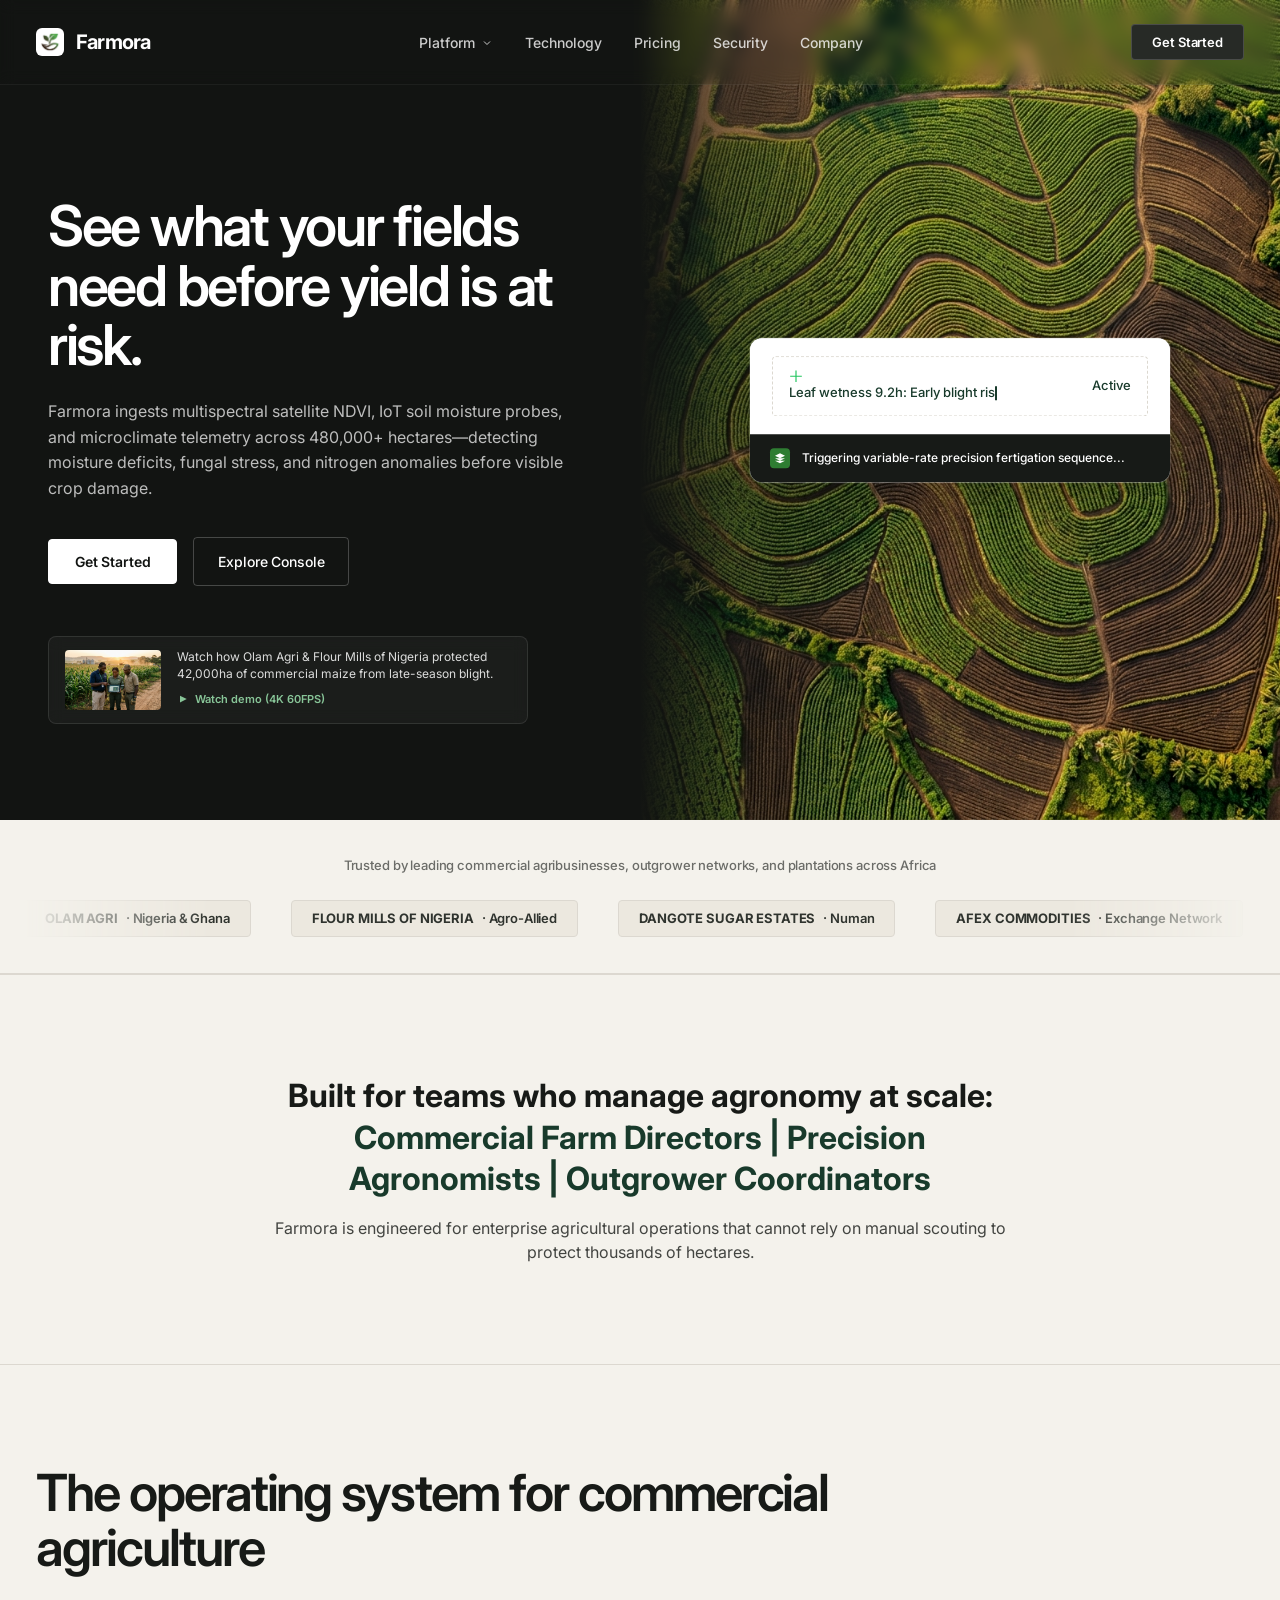
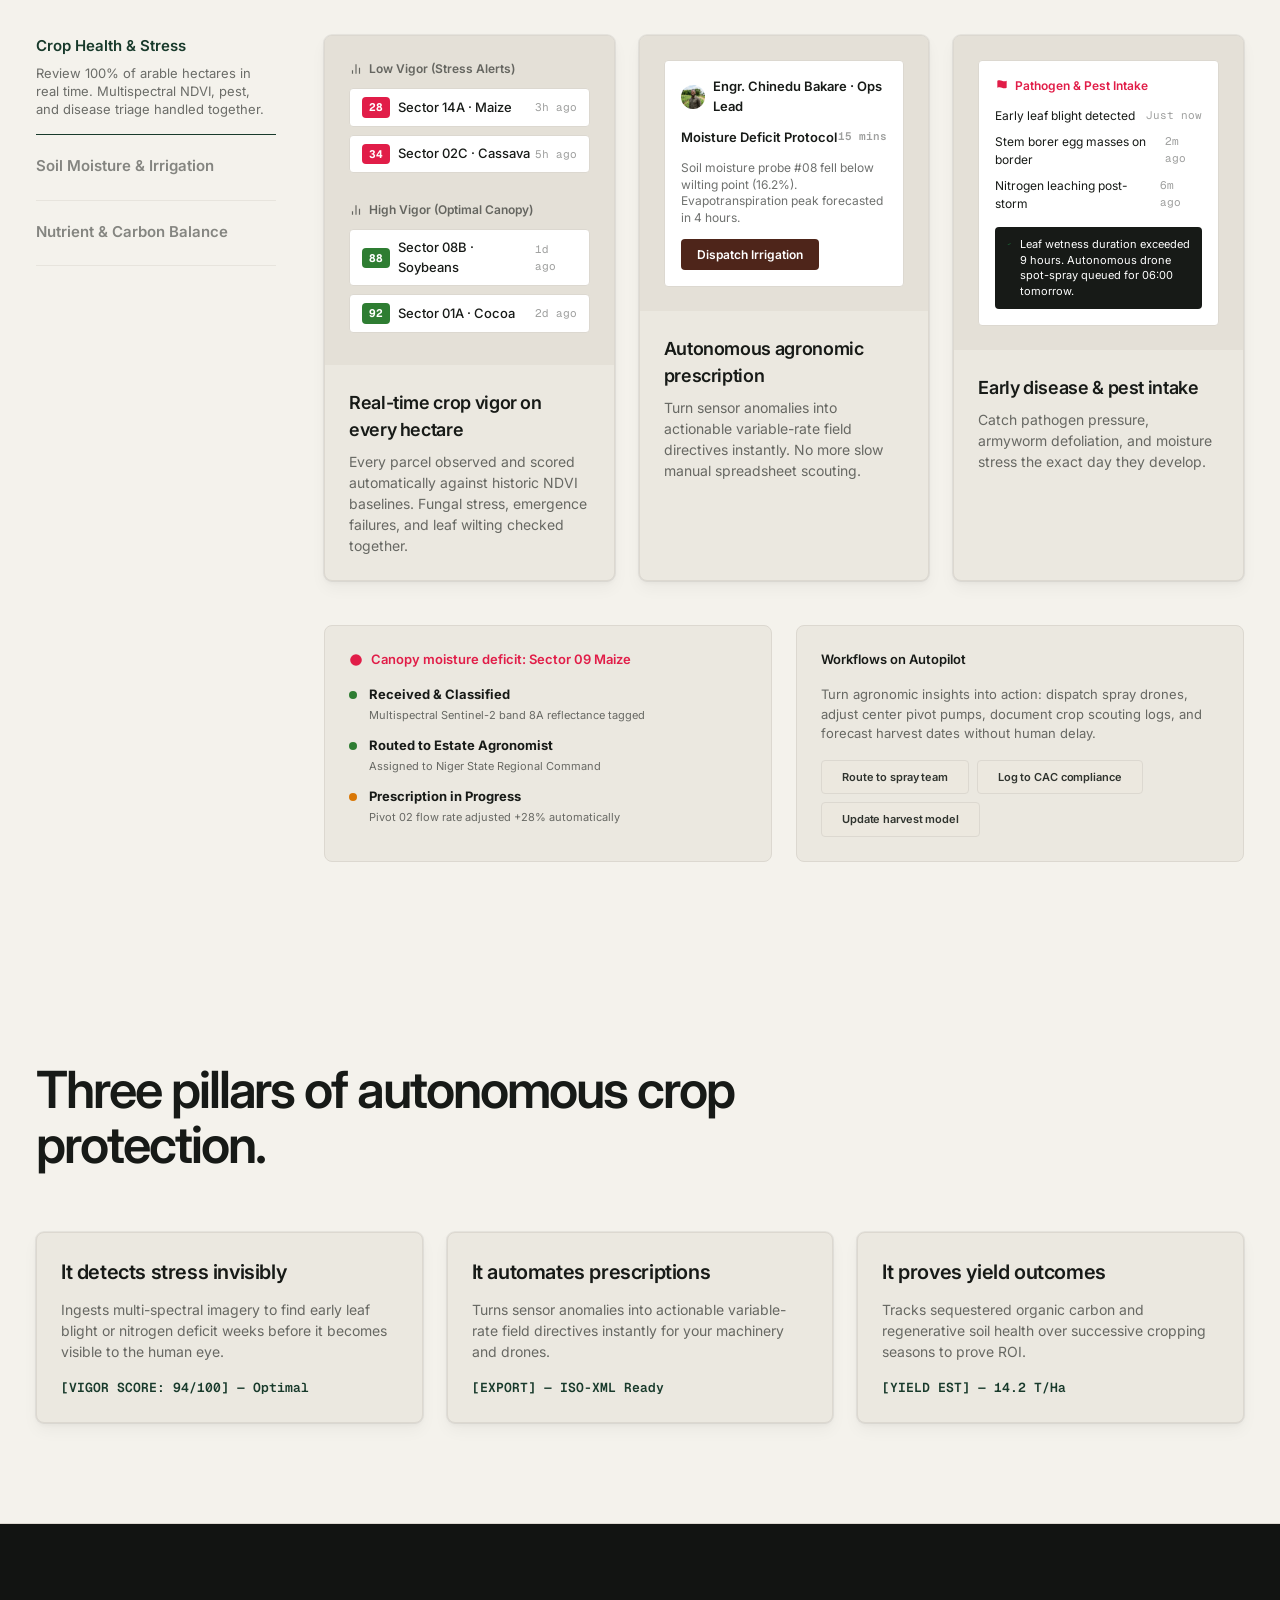
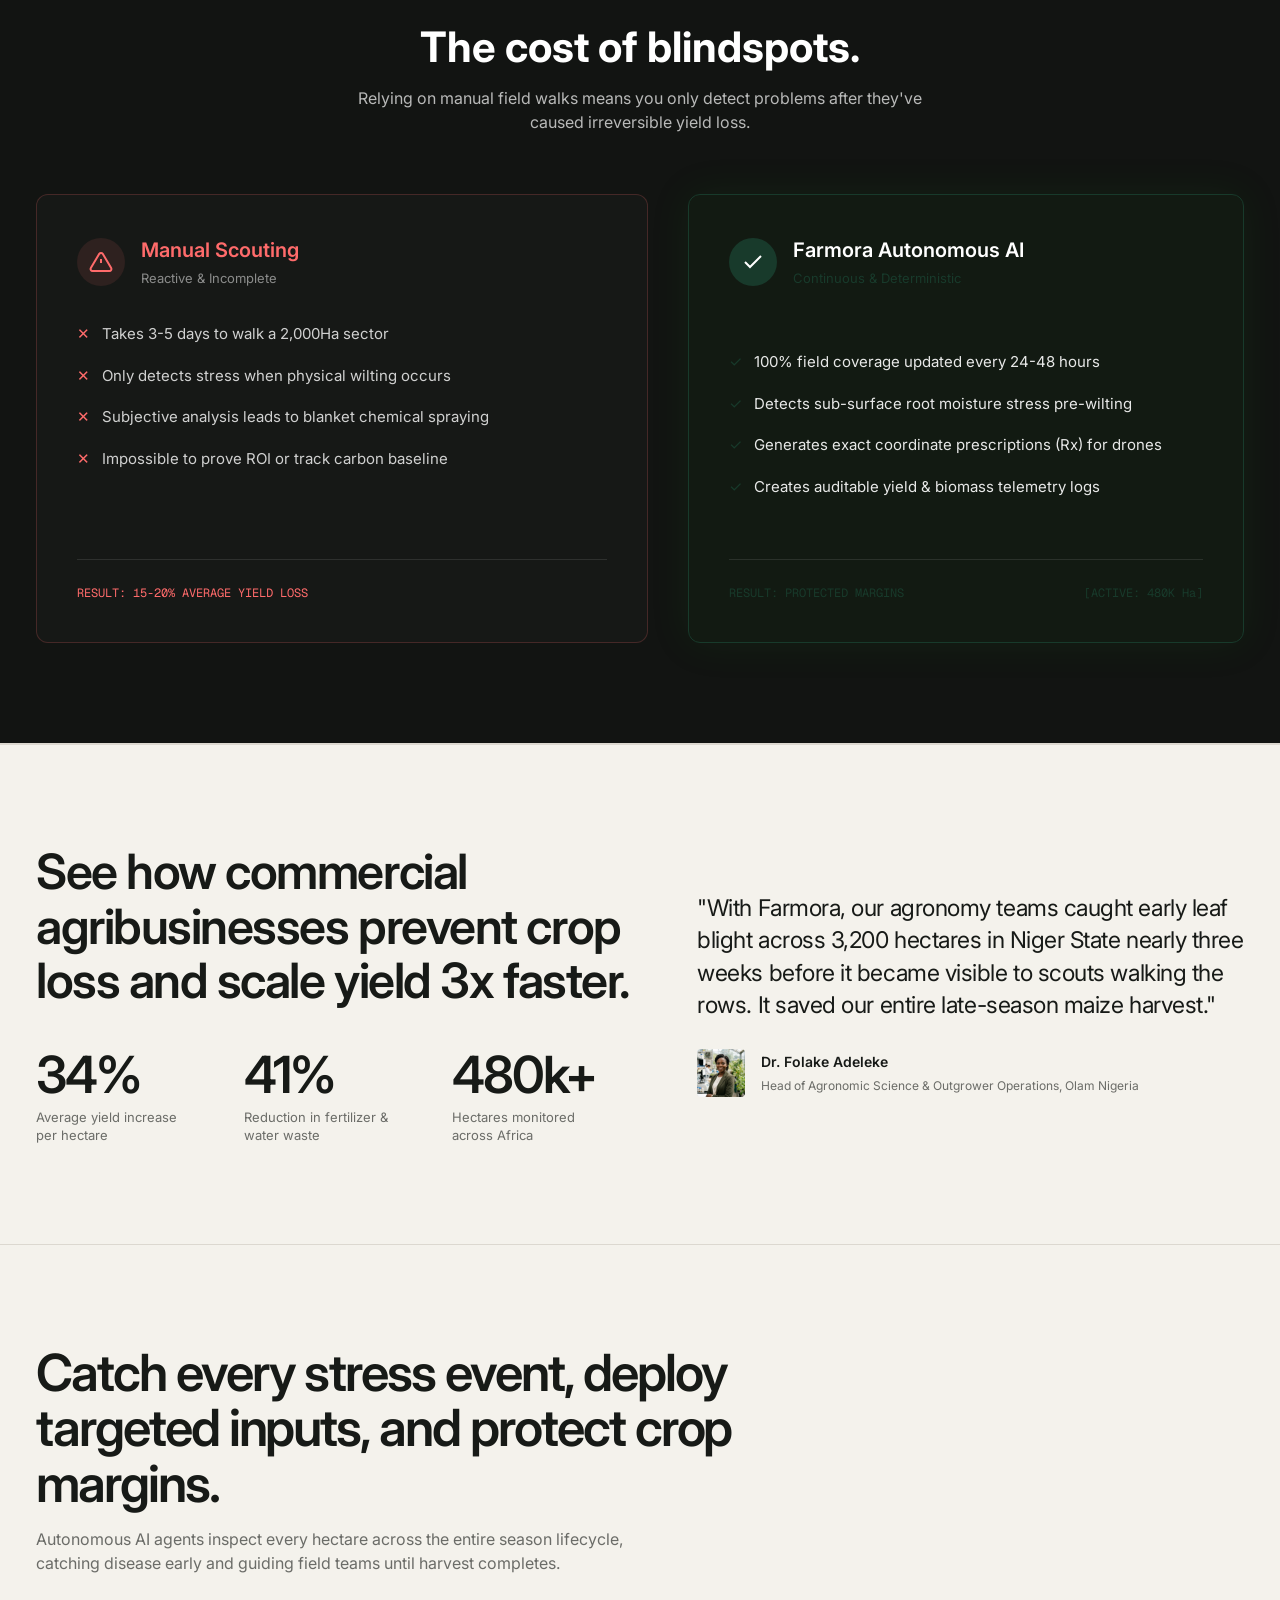
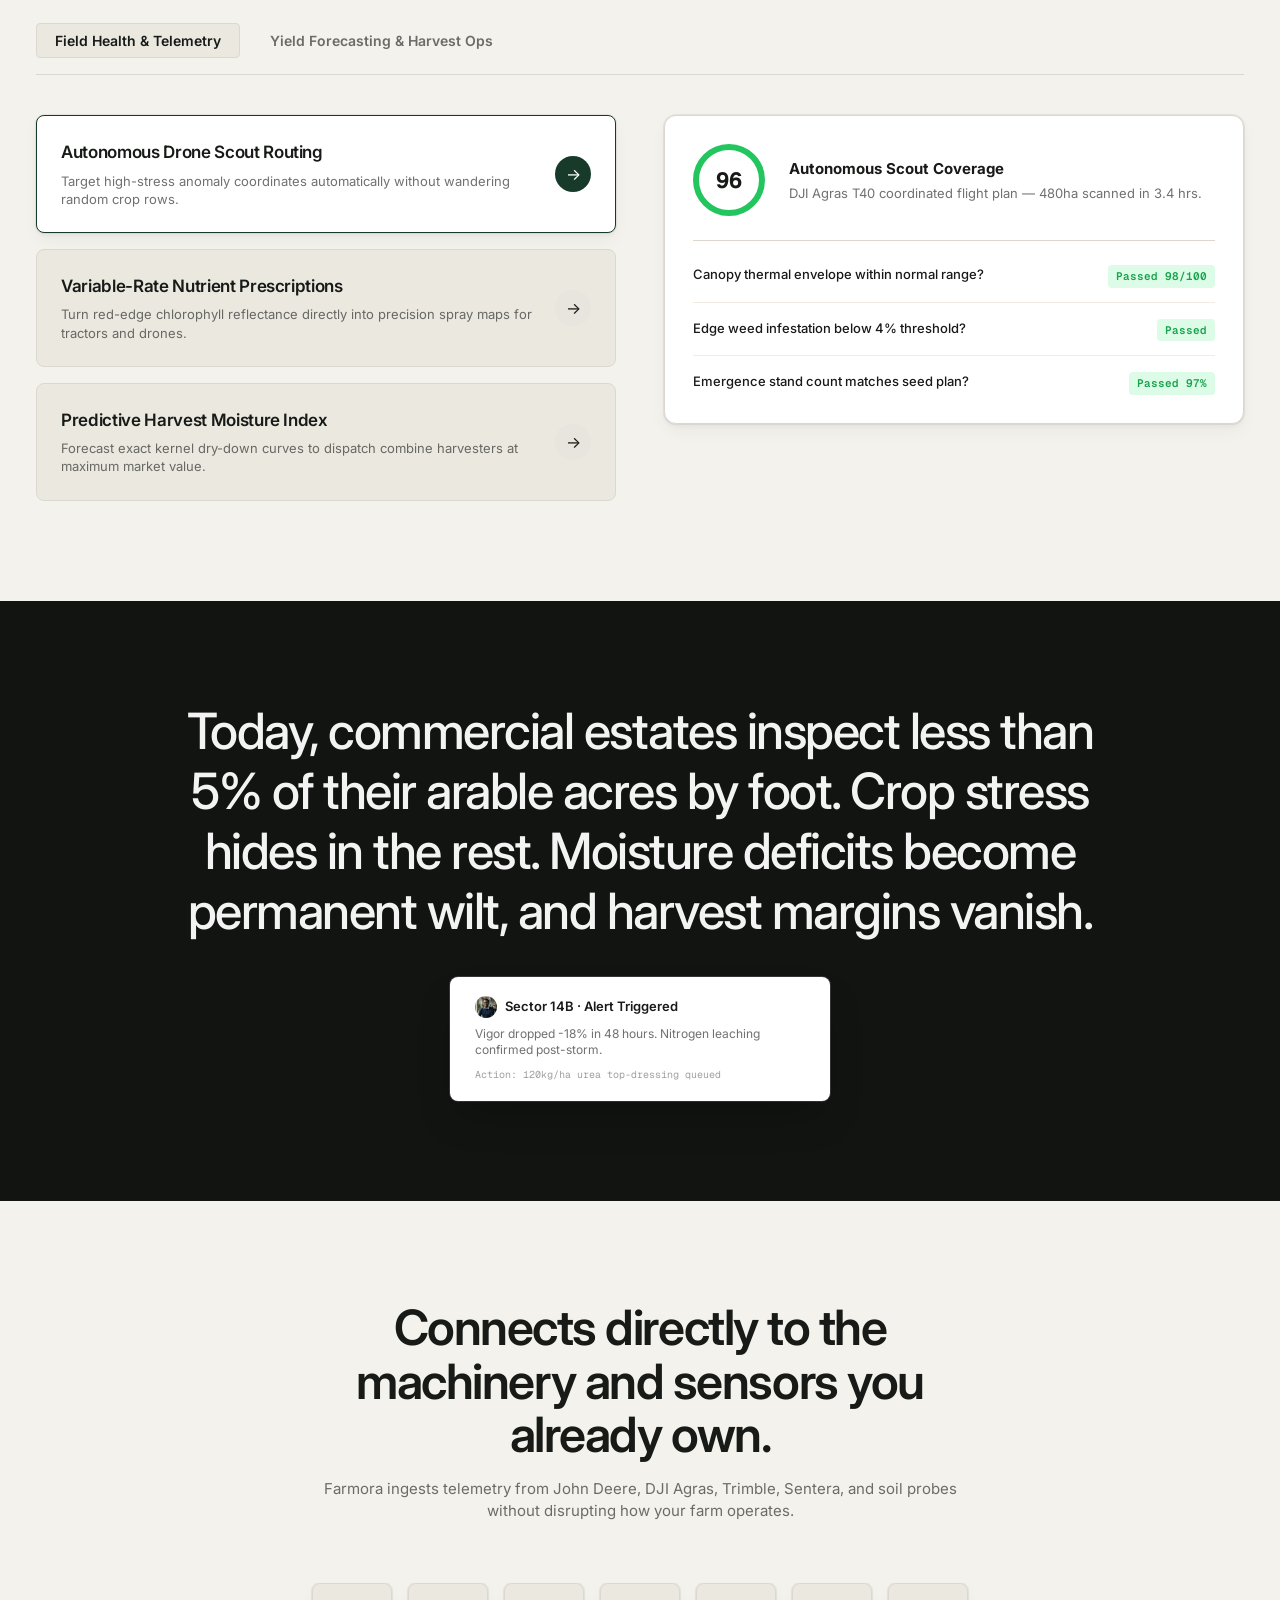
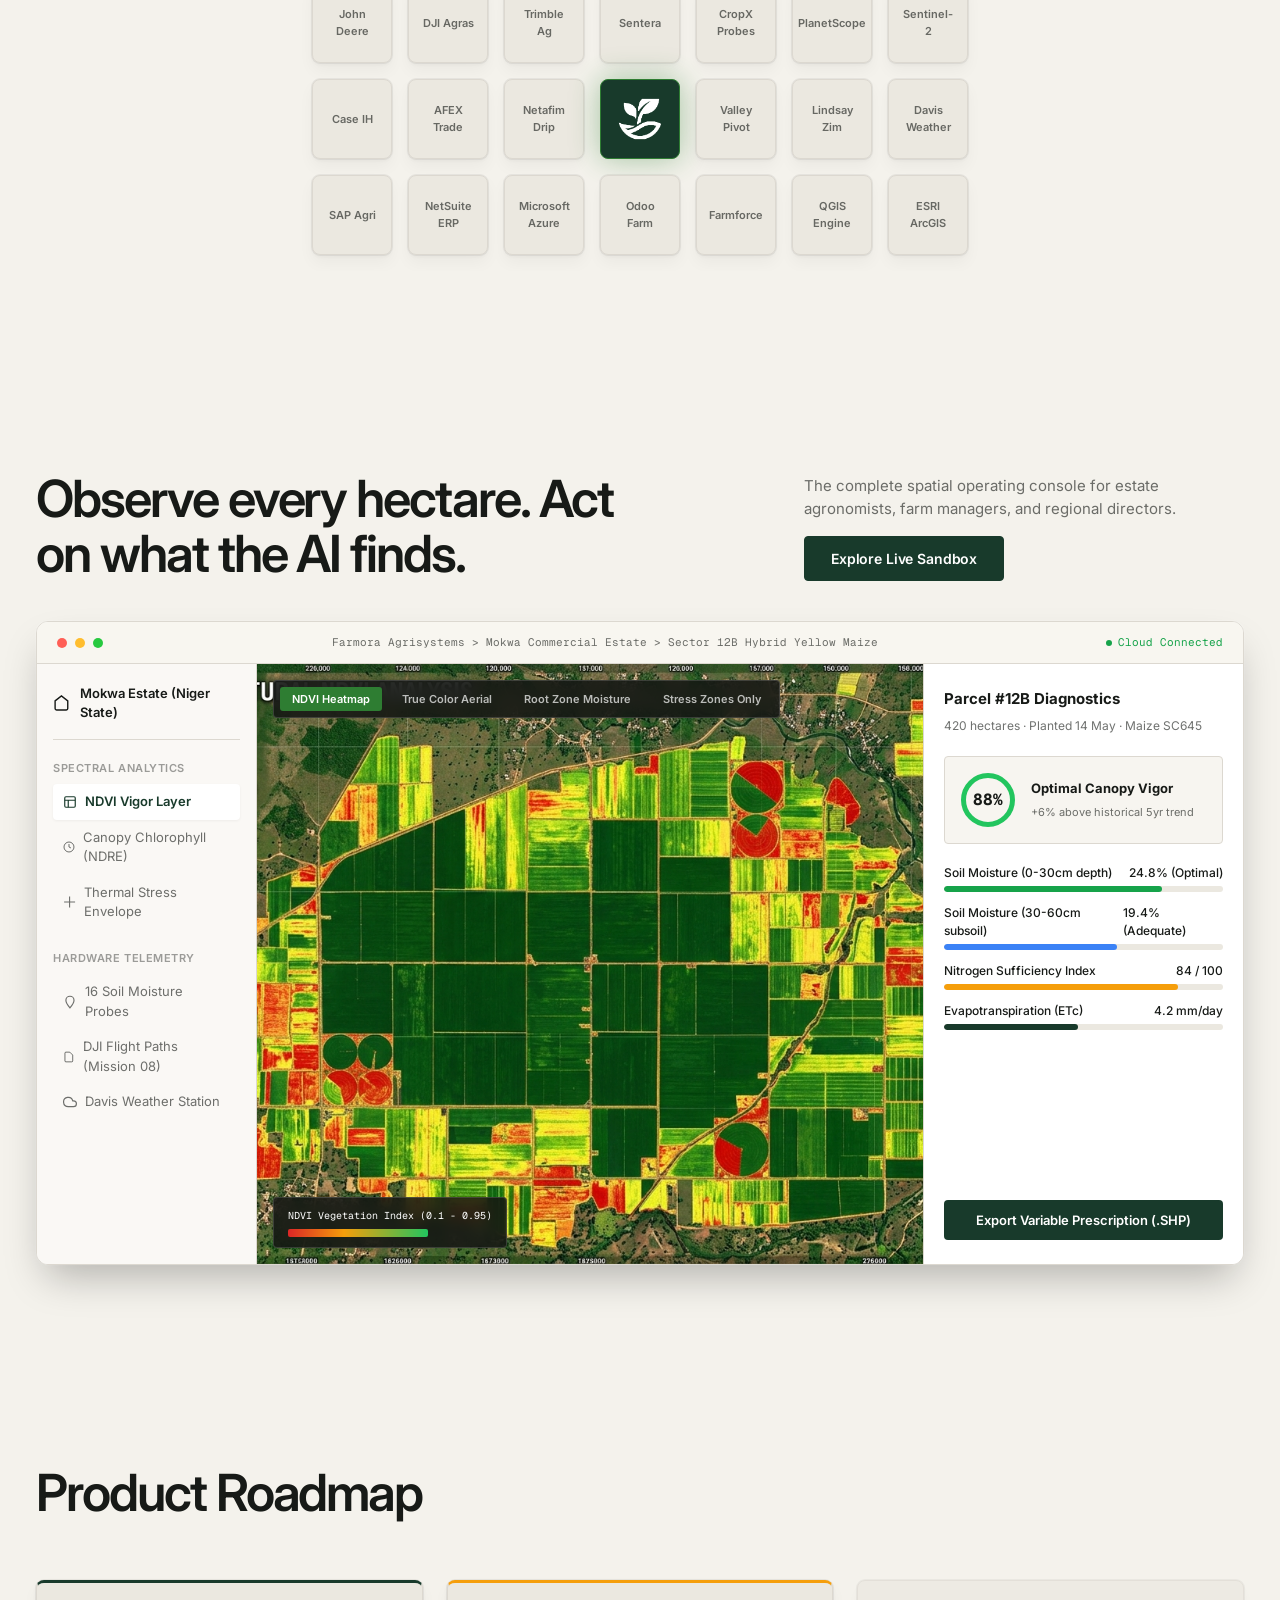
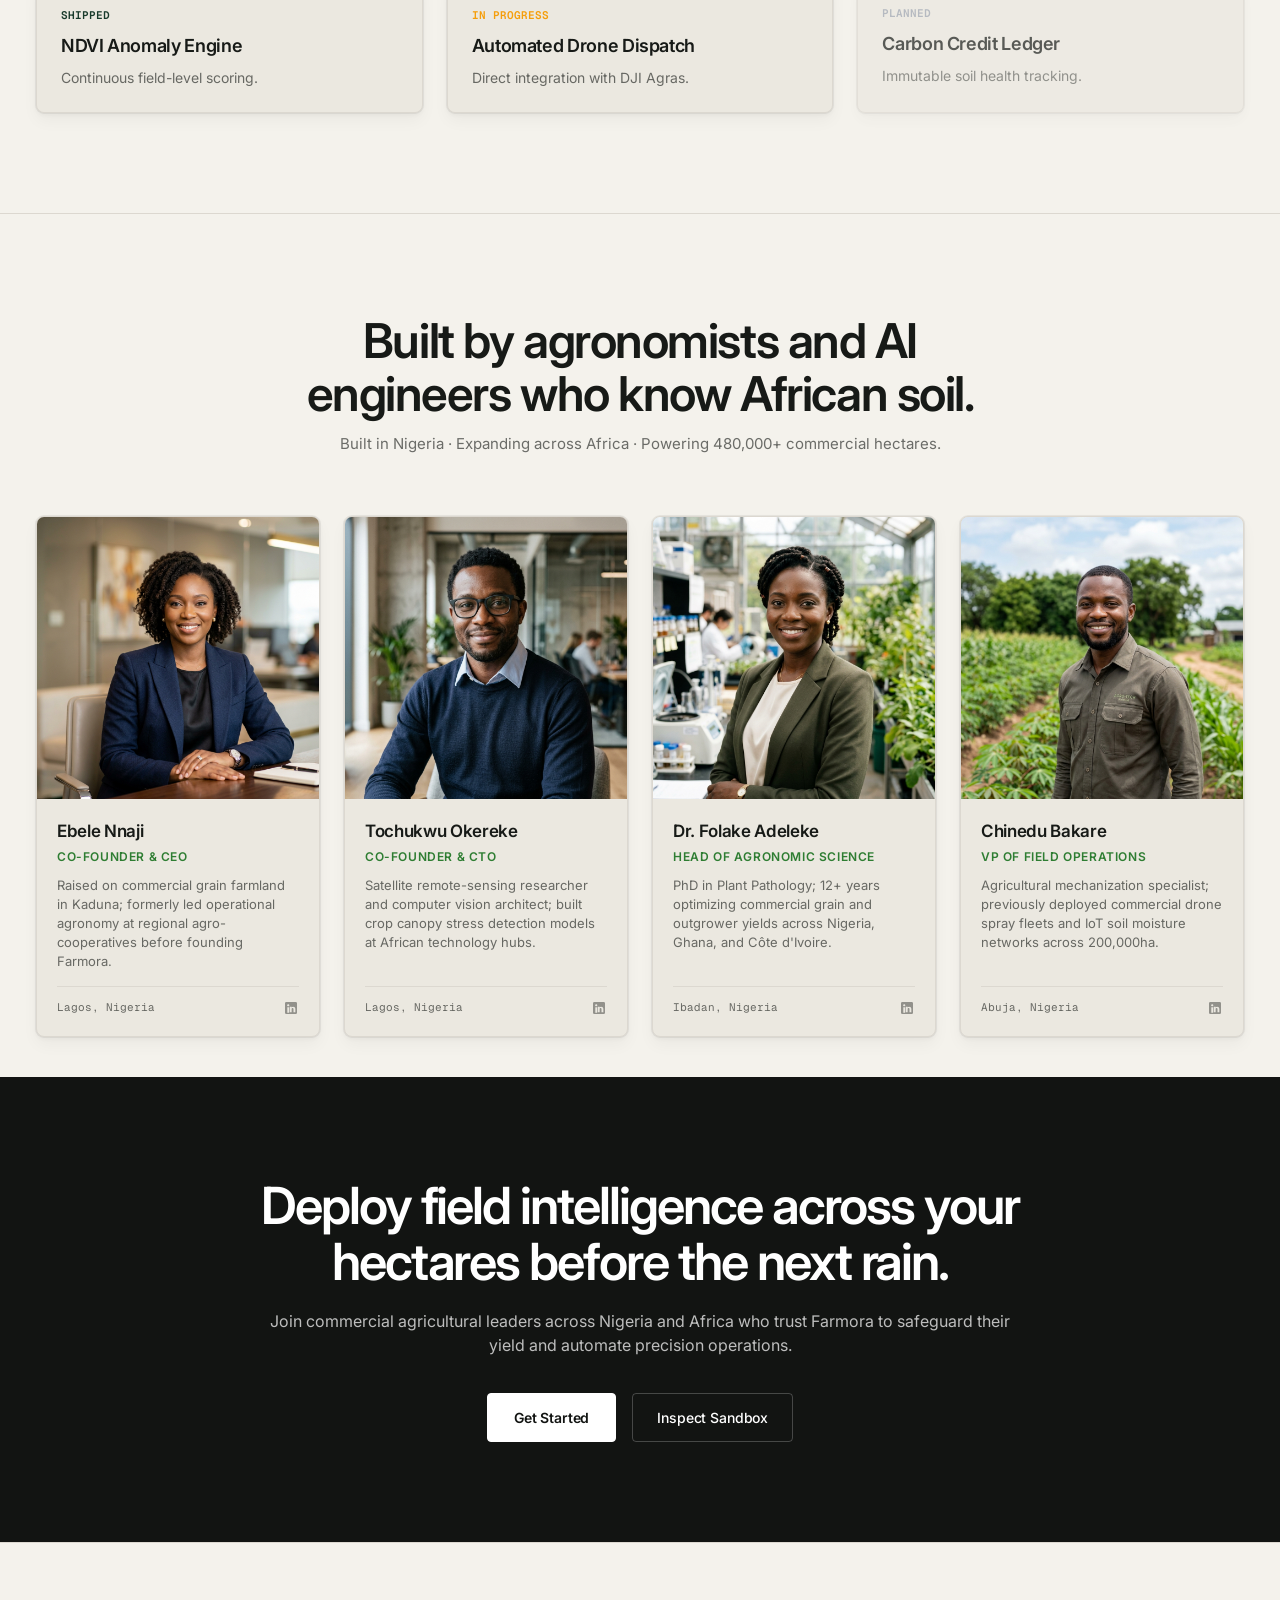
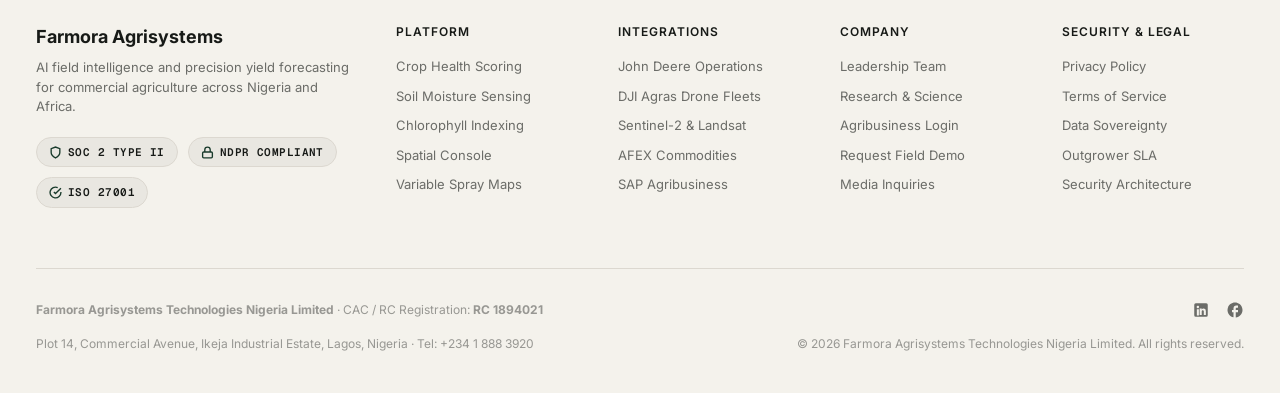
==== commit 3994aab6: "Deploy to GitHub Pages" ====
--- a/index.html
+++ b/index.html
@@ -28,11 +28,17 @@
     </a>
 
     <nav class="nav-links" aria-label="Primary Navigation">
-      <a href="#platform">Platform</a>
-      <a href="#telemetry">Field Telemetry</a>
-      <a href="#agribusiness">Agribusiness</a>
-      <a href="#console">Console</a>
-      <a href="#team">Company</a>
+      <div class="nav-dropdown">
+        <a href="solution.html" class="nav-dropdown-trigger">Platform <svg width="12" height="12" viewBox="0 0 24 24" fill="none" stroke="currentColor" stroke-width="2" style="margin-left: 2px;"><polyline points="6 9 12 15 18 9"></polyline></svg></a>
+        <div class="nav-dropdown-menu">
+          <a href="solution.html#problem">The Blindspot</a>
+          <a href="solution.html#solution">Our Solution</a>
+        </div>
+      </div>
+      <a href="technology.html">Technology</a>
+      <a href="pricing.html">Pricing</a>
+      <a href="security.html">Security</a>
+      <a href="about.html">Company</a>
     </nav>
 
     <button class="nav-cta trigger-modal">Get Started</button>
@@ -51,11 +57,11 @@
         <button id="mobileDrawerClose" style="color: #FFFFFF; font-size: 20px;">✕</button>
       </div>
       <div class="mobile-drawer-links">
-        <a href="#platform">Platform</a>
-        <a href="#telemetry">Field Telemetry</a>
-        <a href="#agribusiness">Agribusiness</a>
-        <a href="#console">Console</a>
-        <a href="#team">Company</a>
+        <a href="solution.html">Platform</a>
+        <a href="technology.html">Technology</a>
+        <a href="pricing.html">Pricing</a>
+        <a href="security.html">Security</a>
+        <a href="about.html">Company</a>
       </div>
       <button class="btn-demo-light trigger-modal" style="width: 100%; margin-top: auto;">Get Started</button>
     </div>
@@ -152,6 +158,18 @@
     <!-- ====================================================================
          SECTION 1: THE PRECISION OPERATING SYSTEM (Rulebase Features Grid)
          ==================================================================== -->
+    
+    <!-- SECTION: BUILT FOR -->
+    <!-- ====================================================================
+         SECTION: BUILT FOR
+         ==================================================================== -->
+    <section class="social-section" id="built-for" style="text-align: center;">
+      <div class="social-inner" style="display: block; max-width: 800px; padding: 0 20px;">
+        <h2 style="font-size: clamp(24px, 4vw, 32px); line-height: 1.3; color: var(--color-text); margin-bottom: 16px;">Built for teams who manage agronomy at scale: <br><span style="color: var(--color-forest);">Commercial Farm Directors | Precision Agronomists | Outgrower Coordinators</span></h2>
+        <p style="font-size: 16px; color: var(--color-text); opacity: 0.8;">Farmora is engineered for enterprise agricultural operations that cannot rely on manual scouting to protect thousands of hectares.</p>
+      </div>
+    </section>
+
     <section class="features-section" id="platform">
       <div class="features-head">
         <h2>The operating system for commercial agriculture</h2>
@@ -326,6 +344,103 @@
     </section>
 
     <!-- ====================================================================
+         SECTION: THREE PILLARS
+         ==================================================================== -->
+    <section class="features-section" id="three-pillars" style="background: var(--color-bg);">
+      <div class="features-head">
+        <h2>Three pillars of autonomous crop protection.</h2>
+      </div>
+      <div class="features-cards-grid">
+        <div class="feature-card">
+          <div class="feature-card-info">
+            <h3 class="feature-card-title" style="margin-bottom: 12px; font-size: 20px;">It detects stress invisibly</h3>
+            <p class="feature-card-desc">Ingests multi-spectral imagery to find early leaf blight or nitrogen deficit weeks before it becomes visible to the human eye.</p>
+            <div style="margin-top: 16px; font-family: 'Geist Mono', monospace; font-size: 13px; color: var(--color-forest); font-weight: 600;">[VIGOR SCORE: 94/100] — Optimal</div>
+          </div>
+        </div>
+        <div class="feature-card">
+          <div class="feature-card-info">
+            <h3 class="feature-card-title" style="margin-bottom: 12px; font-size: 20px;">It automates prescriptions</h3>
+            <p class="feature-card-desc">Turns sensor anomalies into actionable variable-rate field directives instantly for your machinery and drones.</p>
+            <div style="margin-top: 16px; font-family: 'Geist Mono', monospace; font-size: 13px; color: var(--color-forest); font-weight: 600;">[EXPORT] — ISO-XML Ready</div>
+          </div>
+        </div>
+        <div class="feature-card">
+          <div class="feature-card-info">
+            <h3 class="feature-card-title" style="margin-bottom: 12px; font-size: 20px;">It proves yield outcomes</h3>
+            <p class="feature-card-desc">Tracks sequestered organic carbon and regenerative soil health over successive cropping seasons to prove ROI.</p>
+            <div style="margin-top: 16px; font-family: 'Geist Mono', monospace; font-size: 13px; color: var(--color-forest); font-weight: 600;">[YIELD EST] — 14.2 T/Ha</div>
+          </div>
+        </div>
+      </div>
+    </section>
+
+    <!-- ====================================================================
+         SECTION: PROBLEM VS PRODUCT
+         ==================================================================== -->
+    <section class="social-section" id="problem-vs" style="padding: 100px 36px; background: var(--color-dark); color: #fff;">
+  <div style="max-width: 1440px; margin: 0 auto; text-align: center; margin-bottom: 60px;">
+    <h2 style="font-size: clamp(28px, 4vw, 42px); line-height: 1.1; margin-bottom: 16px;">The cost of blindspots.</h2>
+    <p style="color: rgba(255,255,255,0.7); max-width: 600px; margin: 0 auto; font-size: 16px;">Relying on manual field walks means you only detect problems after they've caused irreversible yield loss.</p>
+  </div>
+  
+  <div class="social-inner" style="gap: 40px; align-items: stretch;">
+    <!-- Bad / Traditional -->
+    <div class="social-left" style="background: rgba(255,255,255,0.02); border: 1px solid rgba(255,107,107,0.2); border-radius: 12px; padding: 40px; display: flex; flex-direction: column;">
+      <div style="display: flex; align-items: center; margin-bottom: 32px;">
+        <div style="width: 48px; height: 48px; background: rgba(255,107,107,0.1); border-radius: 50%; display: flex; align-items: center; justify-content: center; margin-right: 16px;">
+          <svg width="24" height="24" viewBox="0 0 24 24" fill="none" stroke="#ff6b6b" stroke-width="2"><path d="M10.29 3.86L1.82 18a2 2 0 0 0 1.71 3h16.94a2 2 0 0 0 1.71-3L13.71 3.86a2 2 0 0 0-3.42 0z"/><line x1="12" y1="9" x2="12" y2="13"/><line x1="12" y1="17" x2="12.01" y2="17"/></svg>
+        </div>
+        <div>
+          <h3 style="font-size: 20px; font-weight: 600; color: #ff6b6b;">Manual Scouting</h3>
+          <span style="font-size: 13px; color: rgba(255,255,255,0.5);">Reactive & Incomplete</span>
+        </div>
+      </div>
+      
+      <div style="flex: 1; font-size: 15px; color: rgba(255,255,255,0.8); line-height: 1.7;">
+        <ul style="list-style: none; padding: 0; margin: 0; display: flex; flex-direction: column; gap: 16px;">
+          <li style="display: flex; align-items: flex-start;"><span style="color: #ff6b6b; margin-right: 12px;">✕</span> Takes 3-5 days to walk a 2,000Ha sector</li>
+          <li style="display: flex; align-items: flex-start;"><span style="color: #ff6b6b; margin-right: 12px;">✕</span> Only detects stress when physical wilting occurs</li>
+          <li style="display: flex; align-items: flex-start;"><span style="color: #ff6b6b; margin-right: 12px;">✕</span> Subjective analysis leads to blanket chemical spraying</li>
+          <li style="display: flex; align-items: flex-start;"><span style="color: #ff6b6b; margin-right: 12px;">✕</span> Impossible to prove ROI or track carbon baseline</li>
+        </ul>
+      </div>
+      
+      <div style="margin-top: 32px; padding-top: 24px; border-top: 1px solid rgba(255,255,255,0.1); font-family: 'Geist Mono', monospace; font-size: 12px; color: #ff6b6b;">
+        RESULT: 15-20% AVERAGE YIELD LOSS
+      </div>
+    </div>
+    
+    <!-- Good / Farmora -->
+    <div class="social-right" style="background: rgba(34,139,34,0.05); border: 1px solid var(--color-forest); border-radius: 12px; padding: 40px; display: flex; flex-direction: column; box-shadow: 0 0 40px rgba(34,139,34,0.1);">
+      <div style="display: flex; align-items: center; margin-bottom: 32px;">
+        <div style="width: 48px; height: 48px; background: var(--color-forest); border-radius: 50%; display: flex; align-items: center; justify-content: center; margin-right: 16px;">
+          <svg width="24" height="24" viewBox="0 0 24 24" fill="none" stroke="#fff" stroke-width="2"><polyline points="20 6 9 17 4 12"/></svg>
+        </div>
+        <div>
+          <h3 style="font-size: 20px; font-weight: 600; color: #fff;">Farmora Autonomous AI</h3>
+          <span style="font-size: 13px; color: var(--color-forest);">Continuous & Deterministic</span>
+        </div>
+      </div>
+      
+      <div style="flex: 1; font-size: 15px; color: rgba(255,255,255,0.9); line-height: 1.7;">
+        <ul style="list-style: none; padding: 0; margin: 0; display: flex; flex-direction: column; gap: 16px;">
+          <li style="display: flex; align-items: flex-start;"><span style="color: var(--color-forest); margin-right: 12px;">✓</span> 100% field coverage updated every 24-48 hours</li>
+          <li style="display: flex; align-items: flex-start;"><span style="color: var(--color-forest); margin-right: 12px;">✓</span> Detects sub-surface root moisture stress pre-wilting</li>
+          <li style="display: flex; align-items: flex-start;"><span style="color: var(--color-forest); margin-right: 12px;">✓</span> Generates exact coordinate prescriptions (Rx) for drones</li>
+          <li style="display: flex; align-items: flex-start;"><span style="color: var(--color-forest); margin-right: 12px;">✓</span> Creates auditable yield & biomass telemetry logs</li>
+        </ul>
+      </div>
+      
+      <div style="margin-top: 32px; padding-top: 24px; border-top: 1px solid rgba(255,255,255,0.1); font-family: 'Geist Mono', monospace; font-size: 12px; color: var(--color-forest); display: flex; justify-content: space-between;">
+        <span>RESULT: PROTECTED MARGINS</span>
+        <span>[ACTIVE: 480K Ha]</span>
+      </div>
+    </div>
+  </div>
+</section>
+
+    <!-- ====================================================================
          SECTION 2: PROOF & SOCIAL METRICS STRIP (Rulebase Social Section)
          ==================================================================== -->
     <section class="social-section" id="agribusiness">
@@ -656,6 +771,38 @@
     <!-- ====================================================================
          SECTION 7: AUTHENTIC NIGERIAN LEADERSHIP TEAM (Mandatory Rule)
          ==================================================================== -->
+    <!-- ====================================================================
+         SECTION: ROADMAP
+         ==================================================================== -->
+    <section class="features-section" id="roadmap">
+      <div class="features-head">
+        <h2>Product Roadmap</h2>
+      </div>
+      <div class="features-cards-grid">
+        <div class="feature-card" style="border-top: 3px solid var(--color-forest);">
+          <div class="feature-card-info">
+            <span style="font-family: 'Geist Mono', monospace; font-size: 11px; font-weight: 600; color: var(--color-forest); display: block; margin-bottom: 8px;">SHIPPED</span>
+            <h3 class="feature-card-title" style="margin-bottom: 8px;">NDVI Anomaly Engine</h3>
+            <p class="feature-card-desc">Continuous field-level scoring.</p>
+          </div>
+        </div>
+        <div class="feature-card" style="border-top: 3px solid #F59E0B;">
+          <div class="feature-card-info">
+            <span style="font-family: 'Geist Mono', monospace; font-size: 11px; font-weight: 600; color: #F59E0B; display: block; margin-bottom: 8px;">IN PROGRESS</span>
+            <h3 class="feature-card-title" style="margin-bottom: 8px;">Automated Drone Dispatch</h3>
+            <p class="feature-card-desc">Direct integration with DJI Agras.</p>
+          </div>
+        </div>
+        <div class="feature-card" style="opacity: 0.7;">
+          <div class="feature-card-info">
+            <span style="font-family: 'Geist Mono', monospace; font-size: 11px; font-weight: 600; color: #9CA3AF; display: block; margin-bottom: 8px;">PLANNED</span>
+            <h3 class="feature-card-title" style="margin-bottom: 8px;">Carbon Credit Ledger</h3>
+            <p class="feature-card-desc">Immutable soil health tracking.</p>
+          </div>
+        </div>
+      </div>
+    </section>
+
     <section class="team-section" id="team">
       <div class="team-inner">
         <div class="team-header">
--- a/assets/styles.css
+++ b/assets/styles.css
@@ -3058,3 +3058,28 @@
   }
 }
 
+
+
+/* Global Mobile Section Padding Adjustments */
+@media (max-width: 900px) {
+  section {
+    padding-top: 60px !important;
+    padding-bottom: 60px !important;
+  }
+}
+
+
+/* Scrolled Nav State */
+.nav-scrolled {
+  background: rgba(18, 20, 18, 0.95);
+  box-shadow: 0 4px 20px rgba(0,0,0,0.1);
+}
+
+/* Nav Dropdown */
+.nav-dropdown { position: relative; display: inline-block; }
+.nav-dropdown-trigger { display: inline-flex; align-items: center; gap: 4px; cursor: pointer; }
+.nav-dropdown-menu { position: absolute; top: 100%; left: 0; background: rgba(18, 20, 18, 0.95); backdrop-filter: blur(12px); -webkit-backdrop-filter: blur(12px); border: 1px solid rgba(255,255,255,0.1); border-radius: 8px; padding: 12px 0; min-width: 180px; opacity: 0; visibility: hidden; transform: translateY(10px); transition: all 0.2s ease; z-index: 1000; box-shadow: 0 10px 30px rgba(0,0,0,0.2); }
+.nav-dropdown:hover .nav-dropdown-menu { opacity: 1; visibility: visible; transform: translateY(0); }
+.nav-dropdown-menu a { display: block; padding: 8px 20px; color: #FAF8F5; font-size: 14px; font-weight: 500; transition: background 0.2s; }
+.nav-dropdown-menu a:hover { background: rgba(255,255,255,0.05); }
+
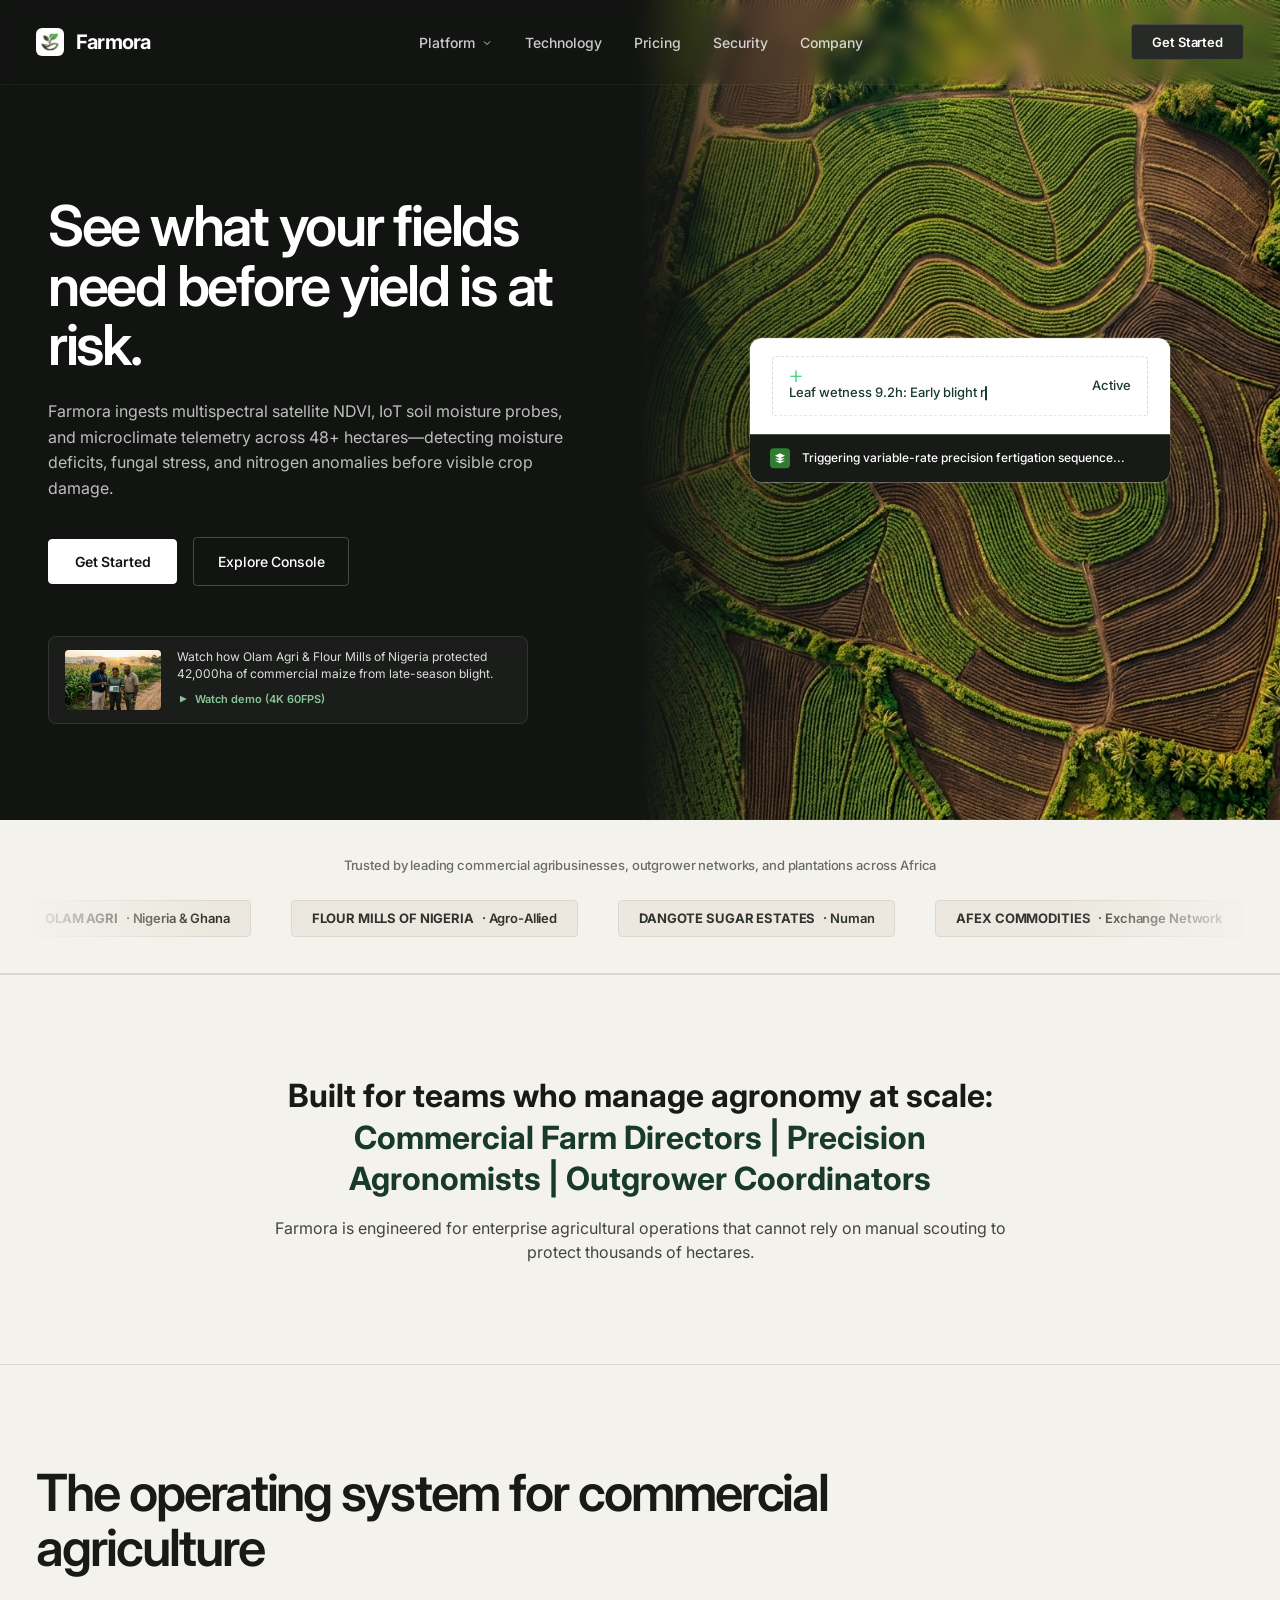
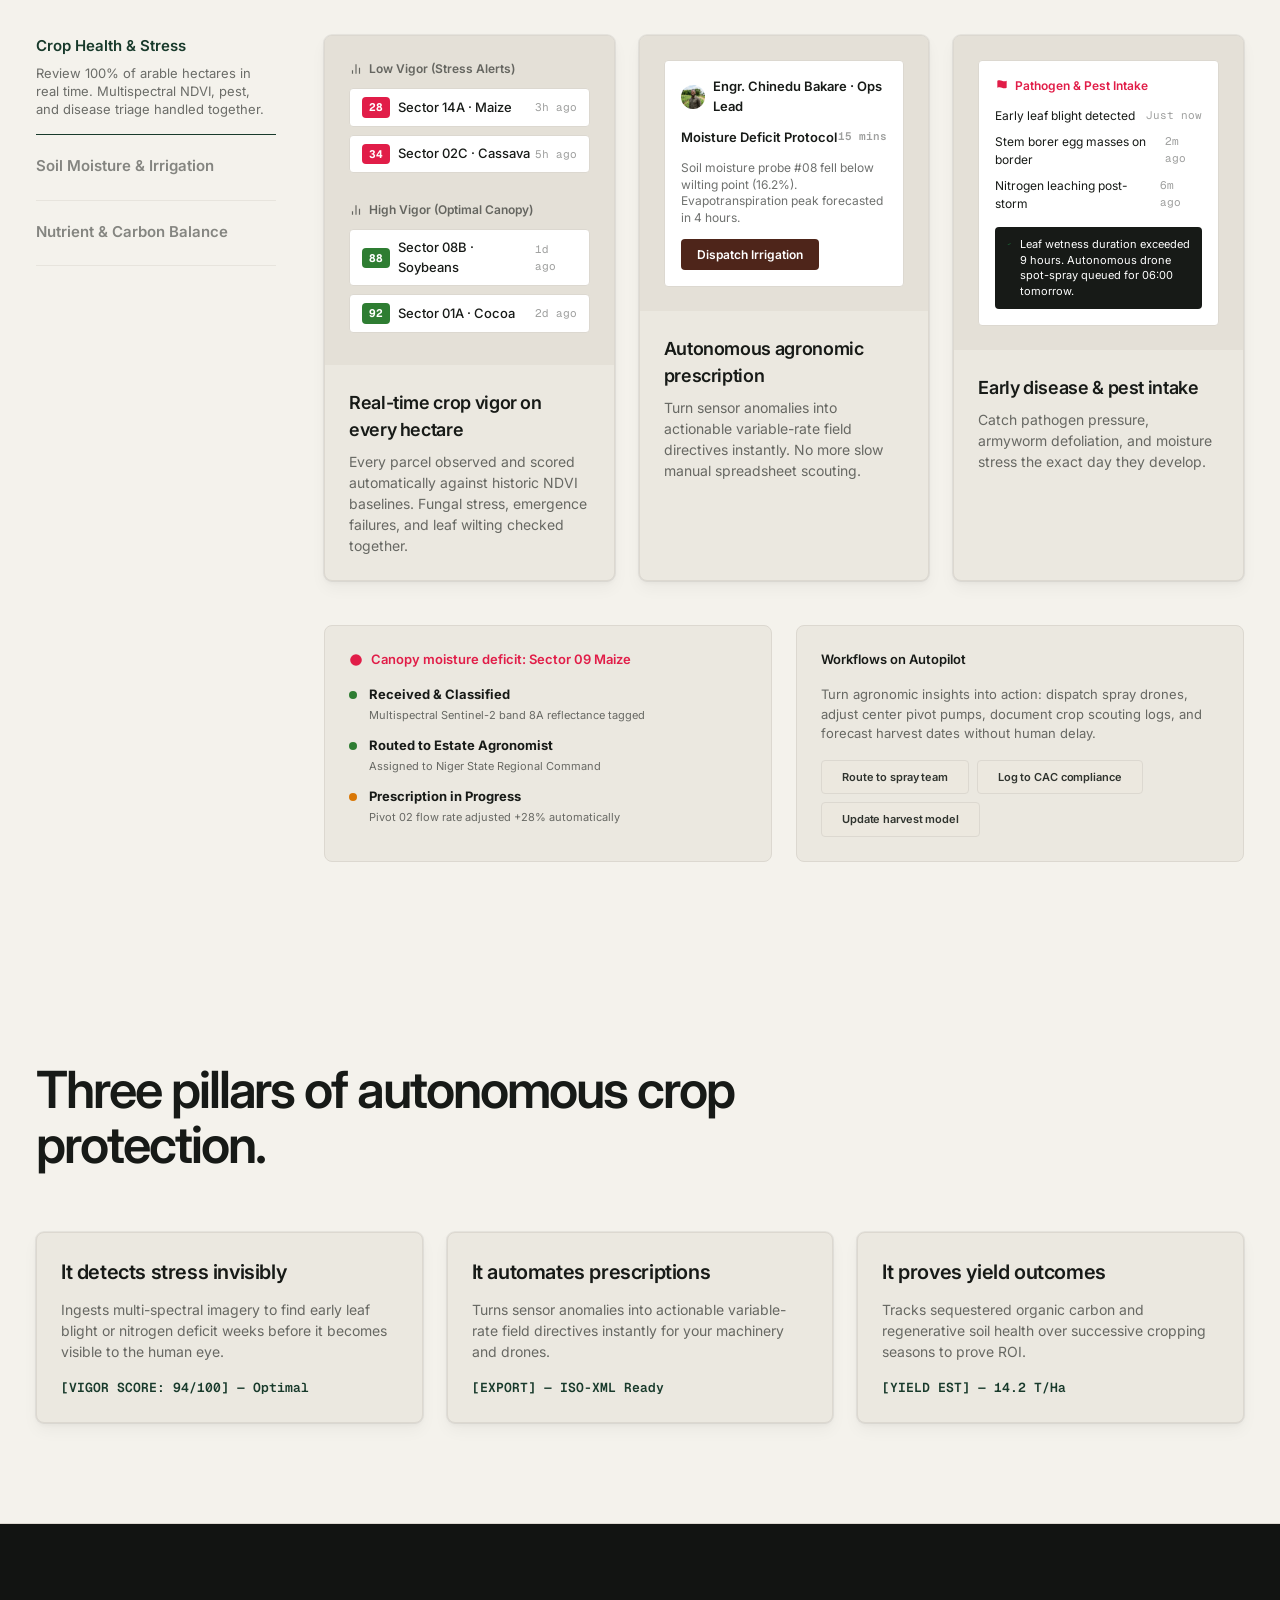
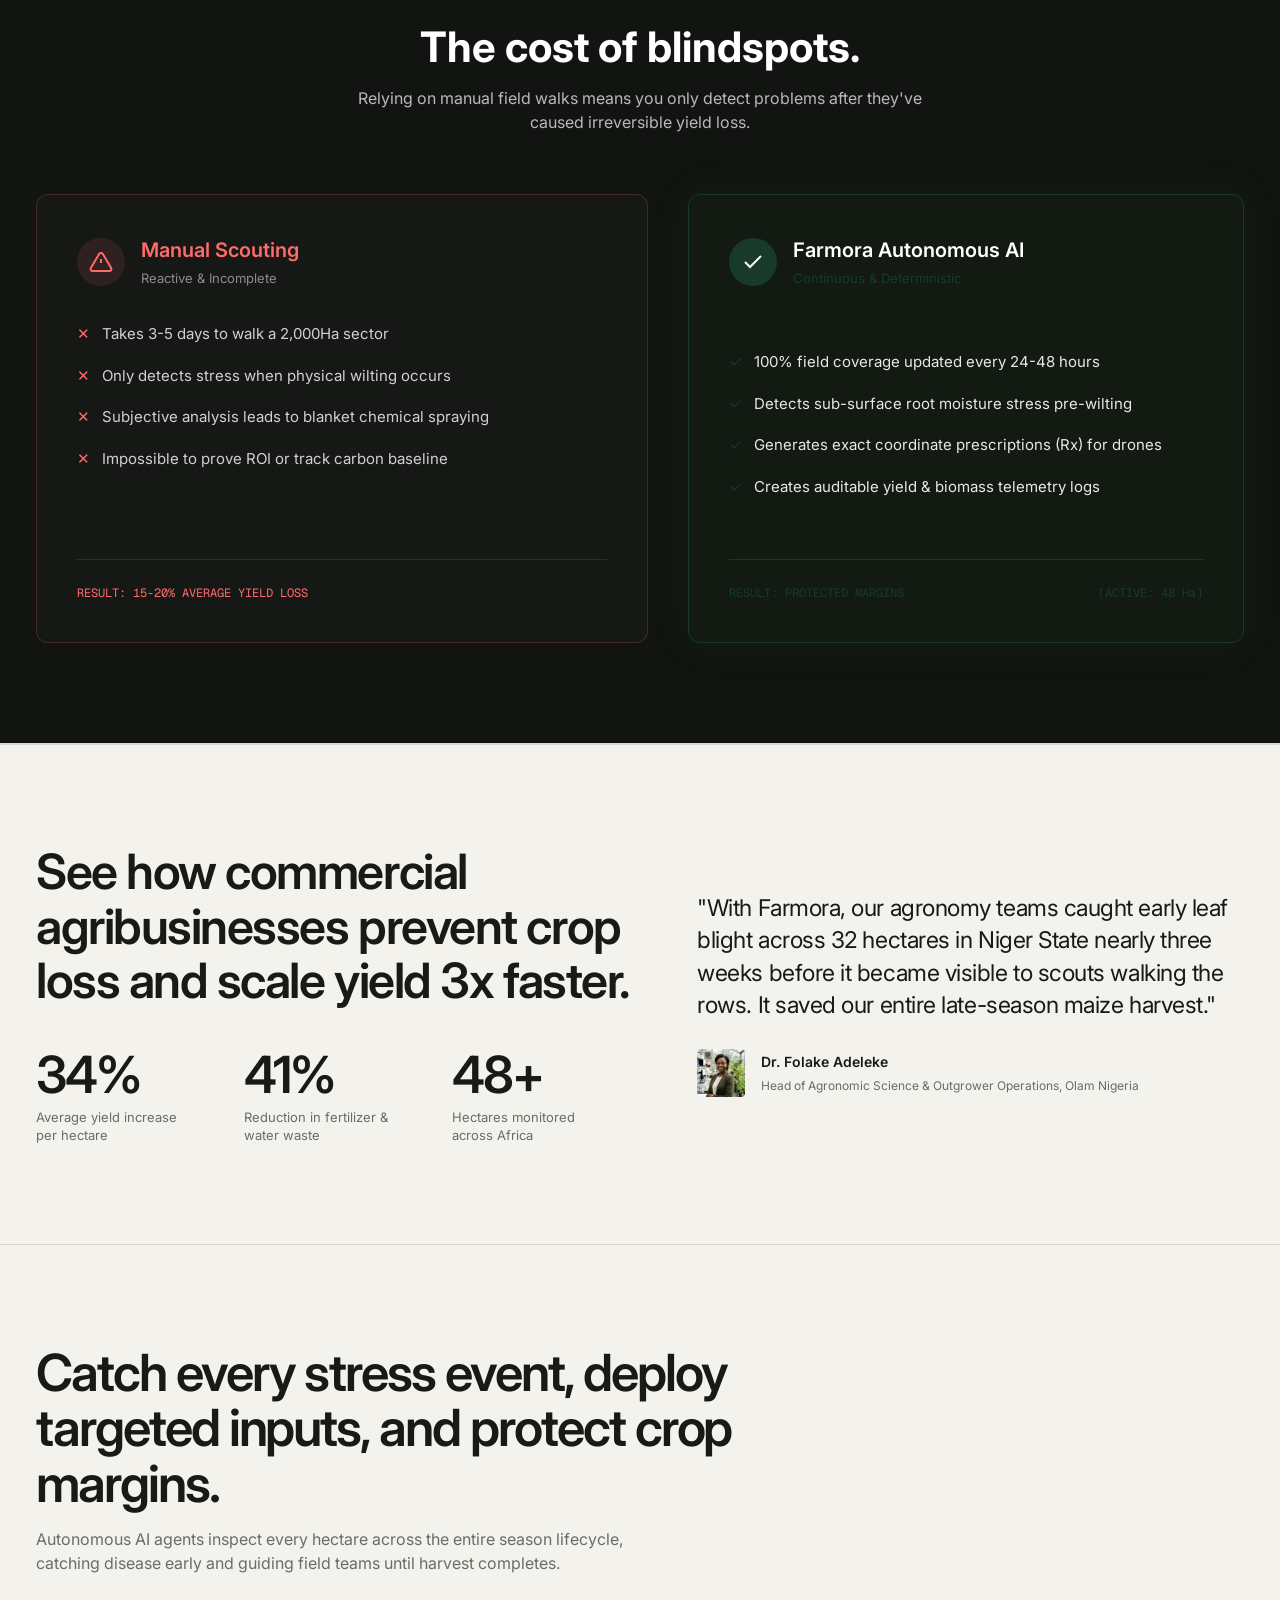
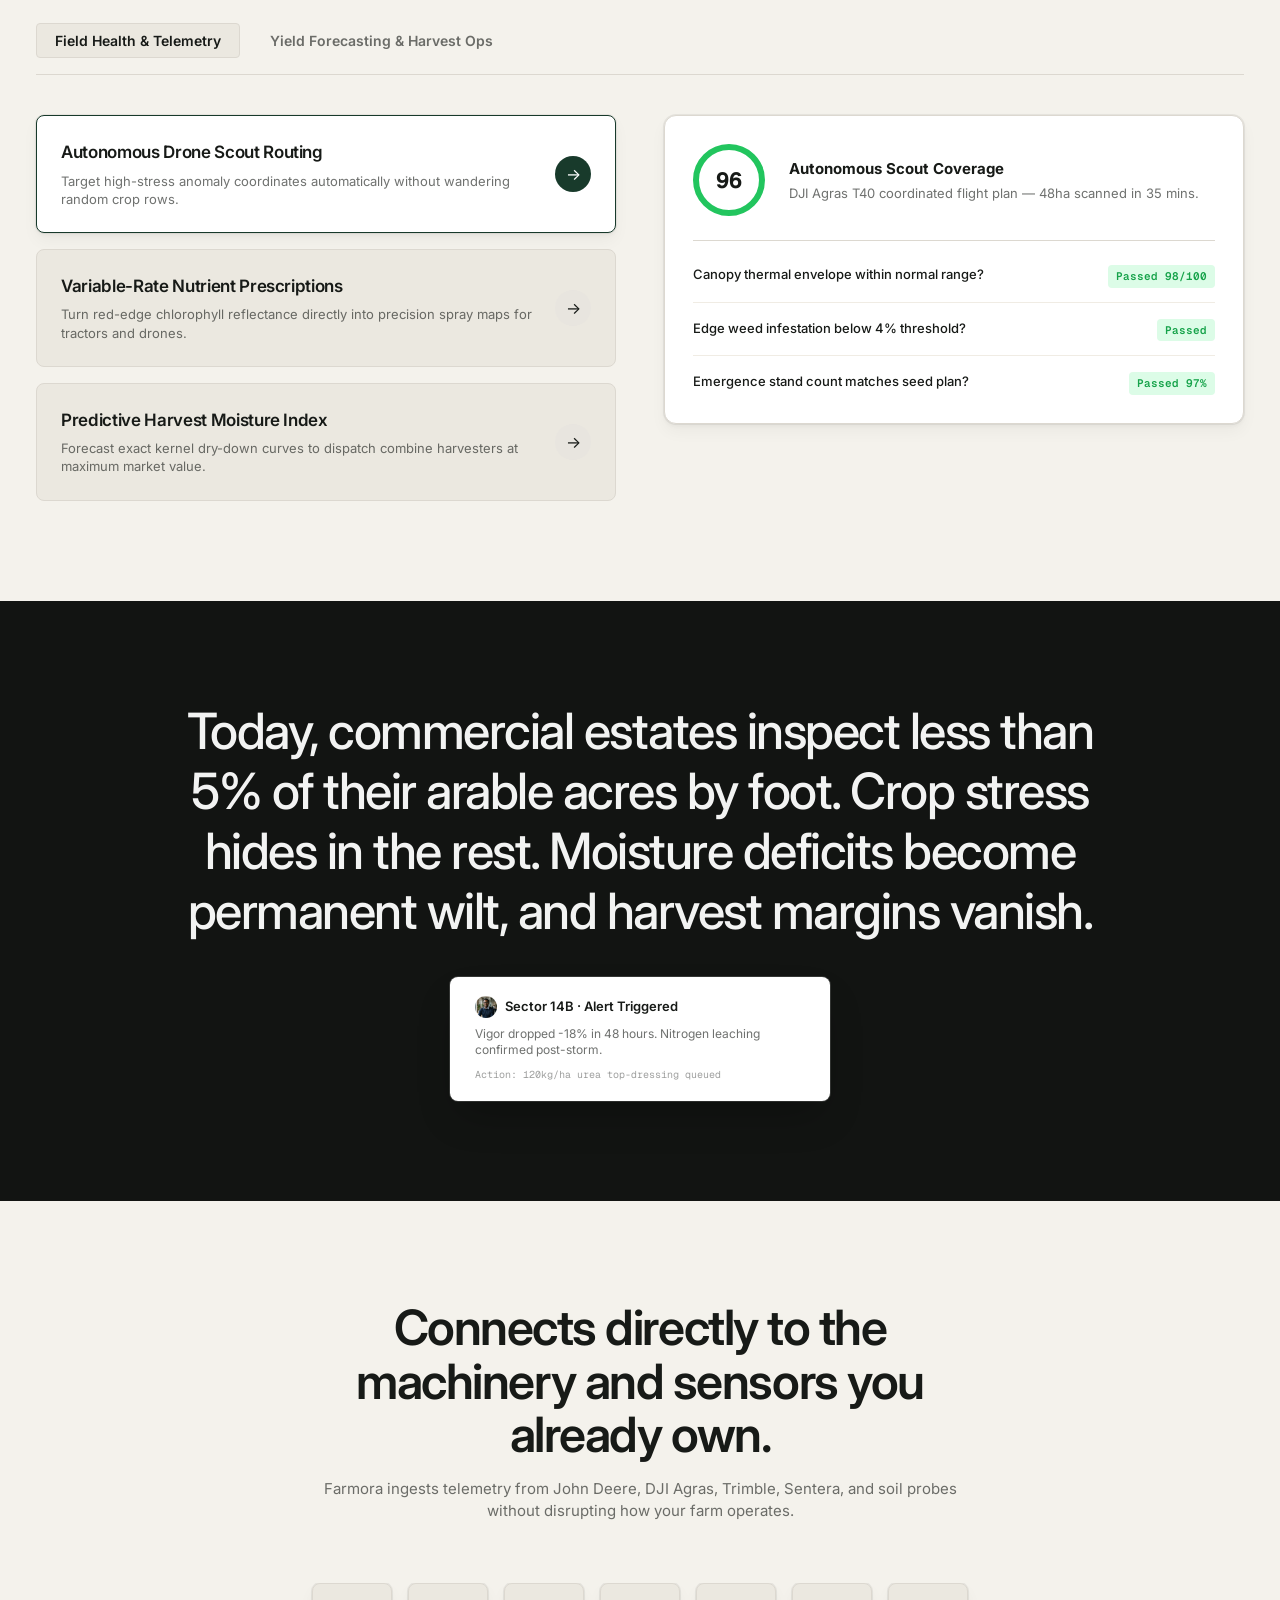
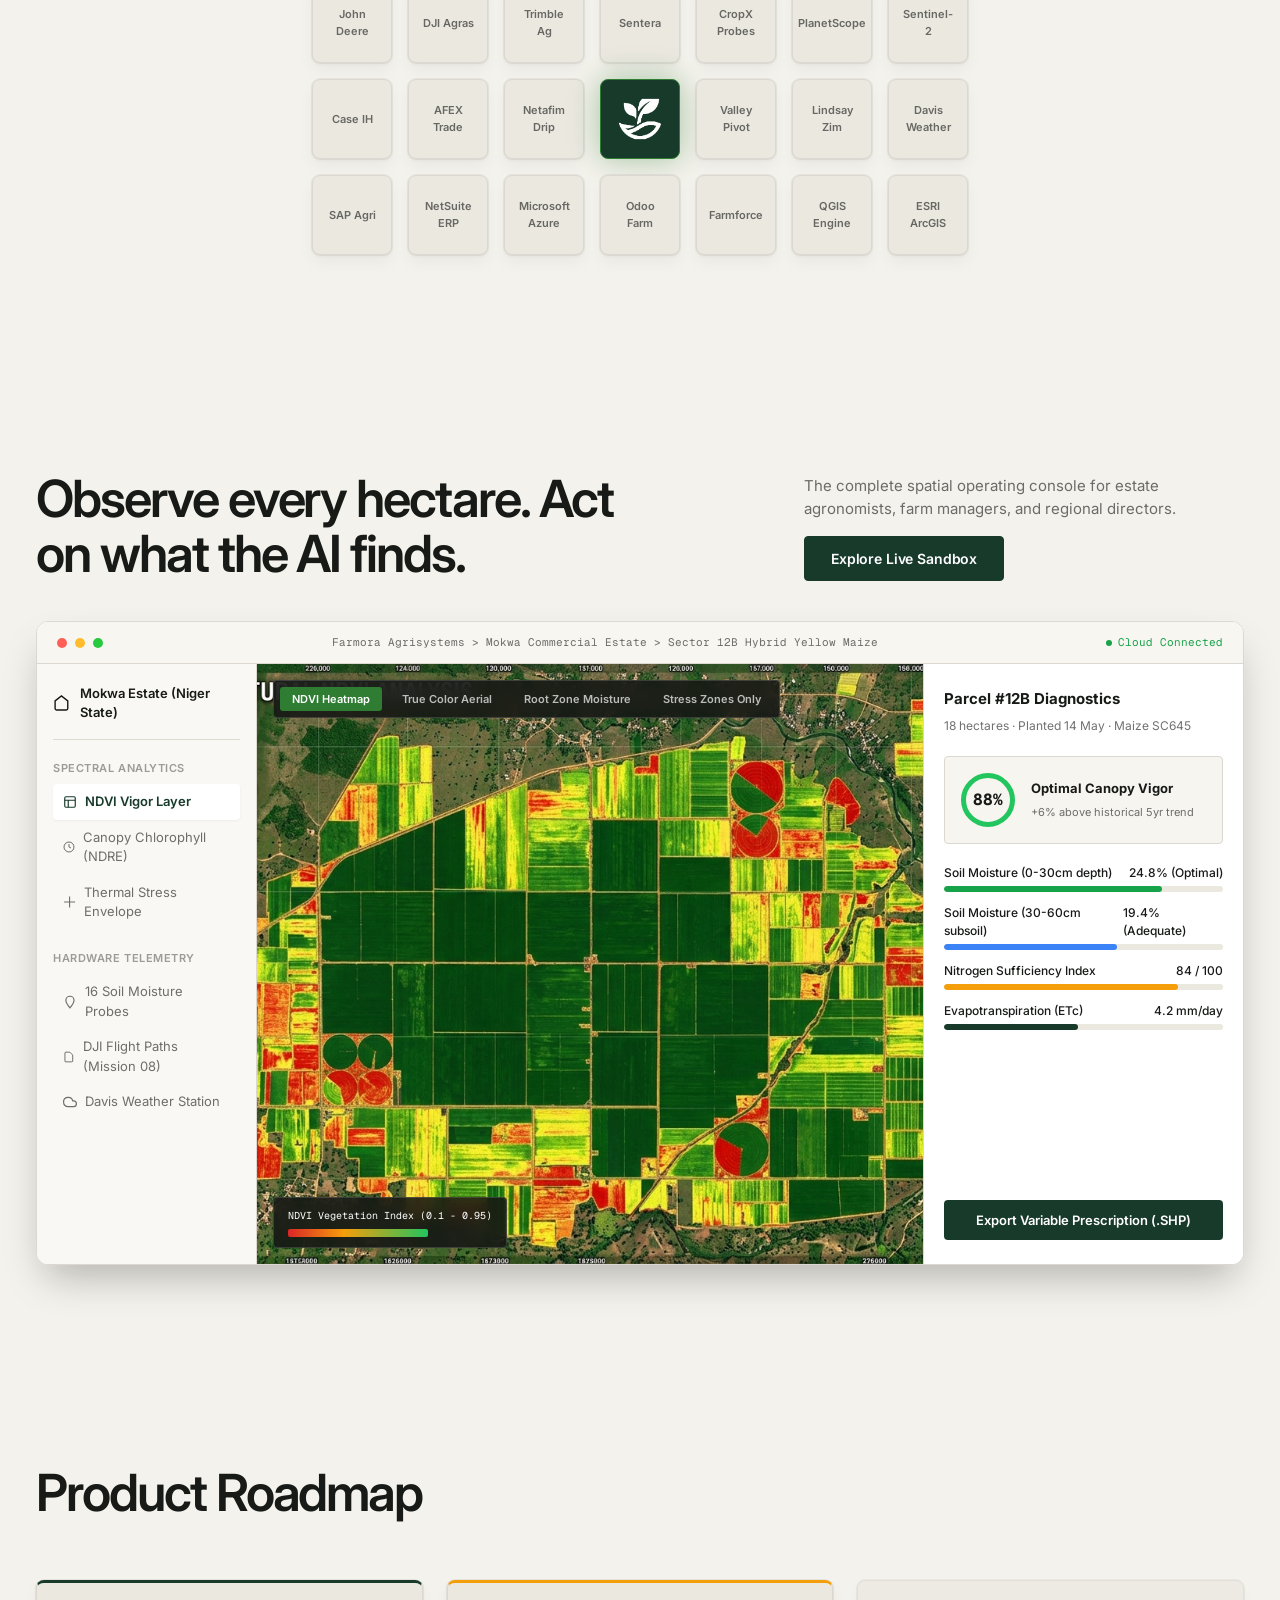
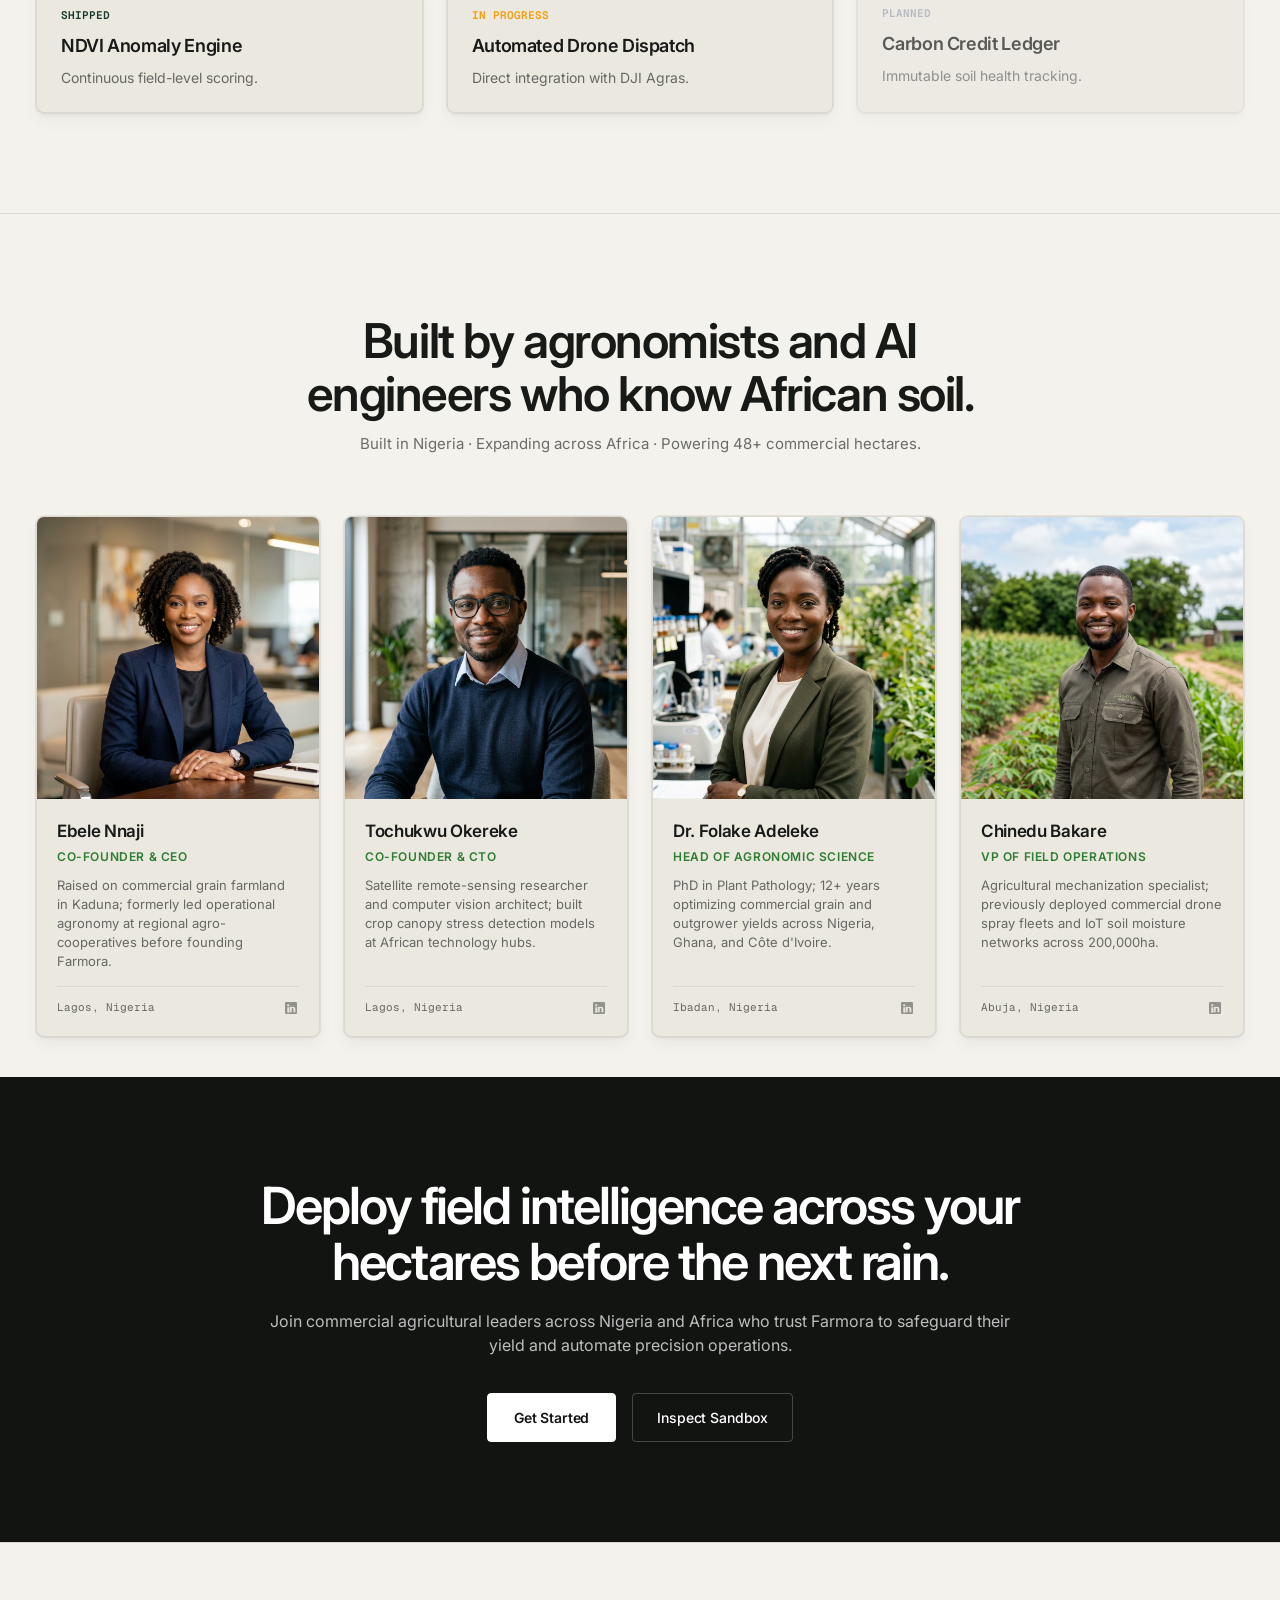
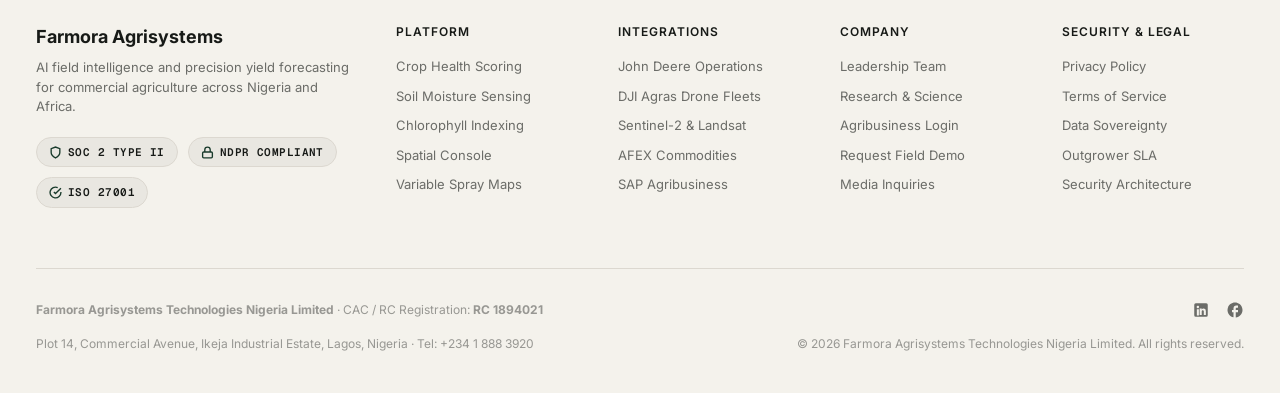
==== commit 43c52492: "Scale down hectares from 480k to 48 ha and update pricing to $100 / $399 / Custom" ====
--- a/index.html
+++ b/index.html
@@ -4,9 +4,9 @@
   <meta charset="utf-8" />
   <meta name="viewport" content="width=device-width, initial-scale=1" />
   <title>Farmora | AI for precision agriculture &amp; field intelligence</title>
-  <meta name="description" content="Farmora ingests multispectral satellite NDVI, IoT soil moisture probes, and microclimate telemetry across 480,000+ hectares—detecting moisture deficits, fungal stress, and nitrogen anomalies before visible crop damage." />
+  <meta name="description" content="Farmora ingests multispectral satellite NDVI, IoT soil moisture probes, and microclimate telemetry across 48+ hectares—detecting moisture deficits, fungal stress, and nitrogen anomalies before visible crop damage." />
   <meta property="og:title" content="Farmora | AI for precision agriculture &amp; field intelligence" />
-  <meta property="og:description" content="Farmora ingests multispectral satellite NDVI, IoT soil moisture probes, and microclimate telemetry across 480,000+ hectares—detecting moisture deficits, fungal stress, and nitrogen anomalies before visible crop damage." />
+  <meta property="og:description" content="Farmora ingests multispectral satellite NDVI, IoT soil moisture probes, and microclimate telemetry across 48+ hectares—detecting moisture deficits, fungal stress, and nitrogen anomalies before visible crop damage." />
   <meta property="og:type" content="website" />
   <link rel="icon" type="image/png" href="assets/logo-mark.png" />
   <link rel="preconnect" href="https://fonts.googleapis.com" />
@@ -81,7 +81,7 @@
           </h1>
 
           <p class="hero-body">
-            Farmora ingests multispectral satellite NDVI, IoT soil moisture probes, and microclimate telemetry across 480,000+ hectares—detecting moisture deficits, fungal stress, and nitrogen anomalies before visible crop damage.
+            Farmora ingests multispectral satellite NDVI, IoT soil moisture probes, and microclimate telemetry across 48+ hectares—detecting moisture deficits, fungal stress, and nitrogen anomalies before visible crop damage.
           </p>
 
           <div class="hero-actions">
@@ -434,7 +434,7 @@
       
       <div style="margin-top: 32px; padding-top: 24px; border-top: 1px solid rgba(255,255,255,0.1); font-family: 'Geist Mono', monospace; font-size: 12px; color: var(--color-forest); display: flex; justify-content: space-between;">
         <span>RESULT: PROTECTED MARGINS</span>
-        <span>[ACTIVE: 480K Ha]</span>
+        <span>[ACTIVE: 48 Ha]</span>
       </div>
     </div>
   </div>
@@ -457,7 +457,7 @@
               <div class="stat-label">Reduction in fertilizer &amp; water waste</div>
             </div>
             <div class="stat-item">
-              <div class="stat-num">480k+</div>
+              <div class="stat-num">48+</div>
               <div class="stat-label">Hectares monitored across Africa</div>
             </div>
           </div>
@@ -465,7 +465,7 @@
 
         <div class="social-right">
           <blockquote class="social-quote">
-            "With Farmora, our agronomy teams caught early leaf blight across 3,200 hectares in Niger State nearly three weeks before it became visible to scouts walking the rows. It saved our entire late-season maize harvest."
+            "With Farmora, our agronomy teams caught early leaf blight across 32 hectares in Niger State nearly three weeks before it became visible to scouts walking the rows. It saved our entire late-season maize harvest."
           </blockquote>
           <div class="social-attributor">
             <img class="social-avatar" src="assets/team/folake_adeleke.jpg" alt="Dr. Folake Adeleke" />
@@ -526,7 +526,7 @@
             <div class="diag-score-donut" id="diagScoreNumber">96</div>
             <div class="diag-score-info">
               <b id="diagScoreTitle">Autonomous Scout Coverage</b>
-              <p id="diagScoreSub">DJI Agras T40 coordinated flight plan — 480ha scanned in 3.4 hrs.</p>
+              <p id="diagScoreSub">DJI Agras T40 coordinated flight plan — 48ha scanned in 35 mins.</p>
             </div>
           </div>
 
@@ -707,7 +707,7 @@
           <div class="console-inspector">
             <div class="inspector-header">
               <b>Parcel #12B Diagnostics</b>
-              <span>420 hectares · Planted 14 May · Maize SC645</span>
+              <span>18 hectares · Planted 14 May · Maize SC645</span>
             </div>
 
             <div class="inspector-vigor-meter">
@@ -807,7 +807,7 @@
       <div class="team-inner">
         <div class="team-header">
           <h2>Built by agronomists and AI engineers who know African soil.</h2>
-          <p>Built in Nigeria · Expanding across Africa · Powering 480,000+ commercial hectares.</p>
+          <p>Built in Nigeria · Expanding across Africa · Powering 48+ commercial hectares.</p>
         </div>
 
         <div class="team-grid">
